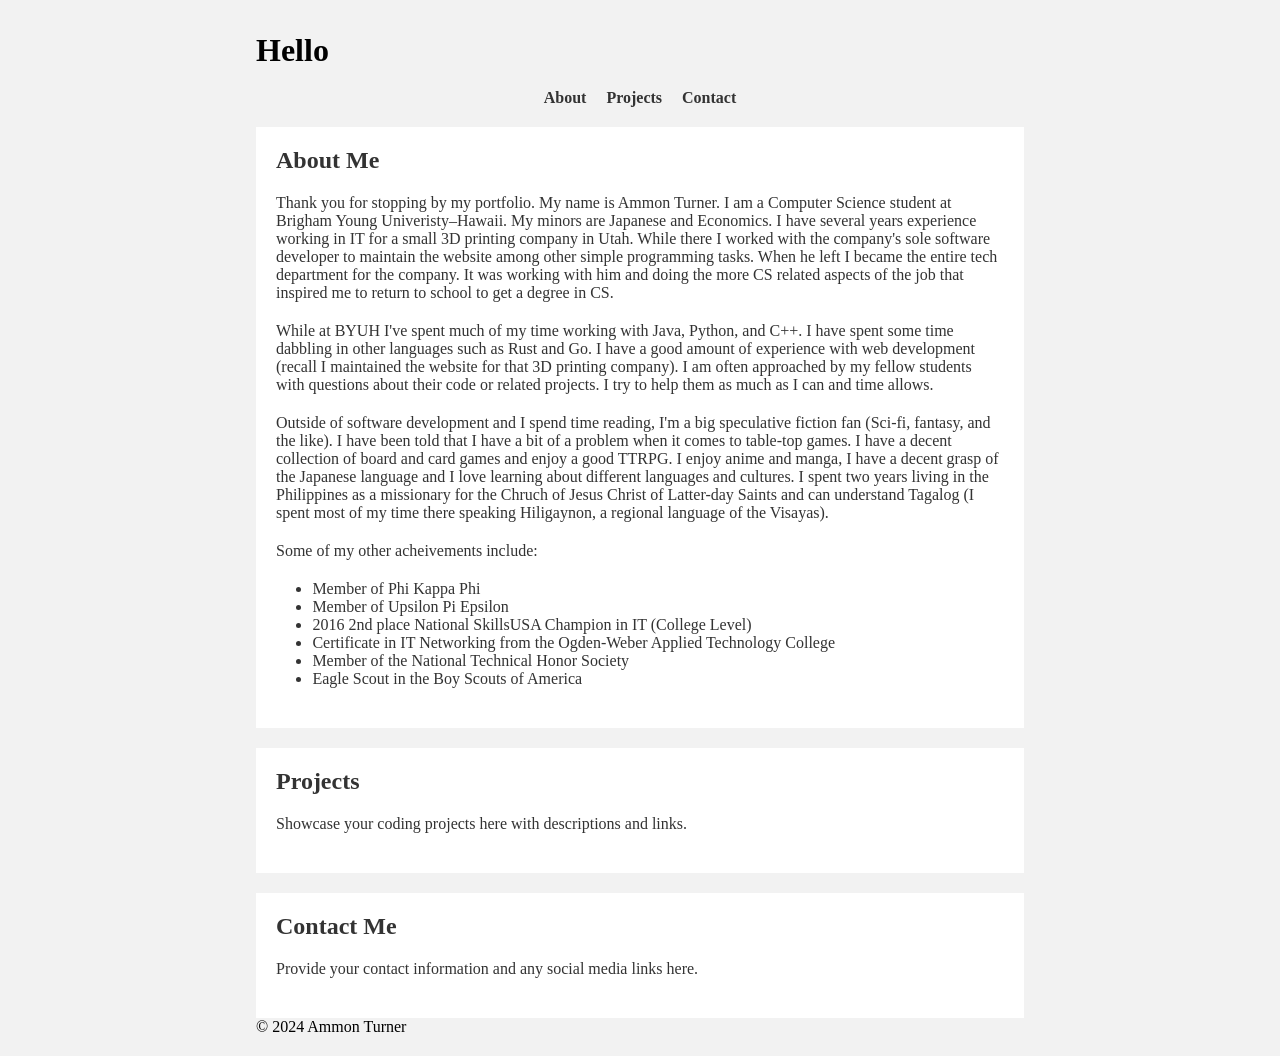
==== index.html @ 2e6a0b3c "Added basic files and filled in About Me section I've added the most basic files and filled in the a" ====
<!DOCTYPE html>
<html lang="en">
<head>
  <meta charset="UTF-8">
  <meta name="viewport" content="width=device-width, initial-scale=1.0">
  <title>Ammon Turner's Portfolio</title>
  <link rel="stylesheet" href="styles.css">
  <!--<link rel="script" href="script.js">-->
  <script>
    document.addEventListener('DOMContentLoaded', function() {
      let greetings = ['Hello', 'Kamusta', 'Bonjour', 'Aloha', 'こんにちは', '안녕하세요', 'Hola', '你好', 'Hallo', 'Ciao', 'Olá', 'Привет', 'Merhaba', 'مرحبا', 'नमस्ते', 'สวัสดี', 'Chào', '안녕하세요', 'Salut', 'Hallo', 'Hej', 'Hoi', 'Hei',];
      const greeting = document.getElementById('greeting');
    
      function randomGreeting() {
        const randomIndex = Math.floor(Math.random() * greetings.length);
        return greetings[randomIndex];
      }
    
      function changeGreeting() {
        greeting.textContent = randomGreeting();
      }
      
      setInterval(changeGreeting, 1500);
    
    });
  </script>
</head>
<body>
  <header>
    <h1 id="greeting">Hello</h1>
  </header>

  <nav>
    <ul>
      <li><a href="#about">About</a></li>
      <li><a href="#projects">Projects</a></li>
      <li><a href="#contact">Contact</a></li>
    </ul>
  </nav>

  <section id="about">
    <h2>About Me</h2>
    <p>Thank you for stopping by my portfolio. My name is Ammon Turner. I am a Computer Science student at Brigham Young Univeristy–Hawaii. My minors are Japanese and Economics. I have several years experience working in IT for a small 3D printing company in Utah. While there I worked with the company's sole software developer to maintain the website among other simple programming tasks. When he left I became the entire tech department for the company. It was working with him and doing the more CS related aspects of the job that inspired me to return to school to get a degree in CS.</p>
  <p>
    While at BYUH I've spent much of my time working with Java, Python, and C++. I have spent some time dabbling in other languages such as Rust and Go. I have a good amount of experience with web development (recall I maintained the website for that 3D printing company). I am often approached by my fellow students with questions about their code or related projects. I try to help them as much as I can and time allows.
  </p>
  <p>
    Outside of software development and I spend time reading, I'm a big speculative fiction fan (Sci-fi, fantasy, and the like). I have been told that I have a bit of a problem when it comes to table-top games. I have a decent collection of board and card games and enjoy a good TTRPG. I enjoy anime and manga, I have a decent grasp of the Japanese language and I love learning about different languages and cultures. I spent two years living in the Philippines as a missionary for the Chruch of Jesus Christ of Latter-day Saints and can understand Tagalog (I spent most of my time there speaking Hiligaynon, a regional language of the Visayas).
  </p>
  <p>
    Some of my other acheivements include:
    <ul id="achievements">
      <li>Member of Phi Kappa Phi</li>
      <li>Member of Upsilon Pi Epsilon</li>
      <li>2016 2nd place National SkillsUSA Champion in IT (College Level)</li>
      <li>Certificate in IT Networking from the Ogden-Weber Applied Technology College</li>
      <li>Member of the National Technical Honor Society</li>
      <li>Eagle Scout in the Boy Scouts of America</li>
    </ul>
  </p>
  </section>

  <section id="projects">
    <h2>Projects</h2>
    <p>Showcase your coding projects here with descriptions and links.</p>
  </section>

  <section id="contact">
    <h2>Contact Me</h2>
    <p>Provide your contact information and any social media links here.</p>
  </section>

  <footer>
    <p>&copy; 2024 Ammon Turner</p>
  </footer>
</body>
</html>
---- styles.css ----
/* Reset default styles */
* {
  margin: 0;
  padding: 0;
  box-sizing: border-box;
}

/* Set a background color */
body {
  background-color: #f2f2f2;
  padding: 2.5% 20% 0 20%;
}

/* Center the content */
.container {
  max-width: 960px;
  margin: 0 auto;
  padding: 20px;
}

/* Style the header */
.header {
  text-align: center;
  padding: 20px;
  background-color: #333;
  color: #fff;
}

/* Style the navigation menu */
nav {
  display: flex;
  flex-direction: row;
  justify-content: center;
  margin-top: 20px;
}

nav ul {
  display: flex;
  flex-direction: row;
}

nav li {
  list-style-type: none;
}

nav a {
  margin: 0 10px;
  color: #333;
  text-decoration: none;
  font-weight: bold;
}

nav a:hover {
  color: #666;
}

/* Style the main content section */
section {
  margin-top: 20px;
  padding: 20px;
  background-color: #fff;
  color: #333;
}

h2 {
  margin-bottom: 20px;

}

p {
  margin-bottom: 20px;
}

#achievements {
  padding-left: 5%;
}

/* Style the footer */
.footer {
  text-align: center;
  padding: 20px;
  background-color: #333;
  color: #fff;
}
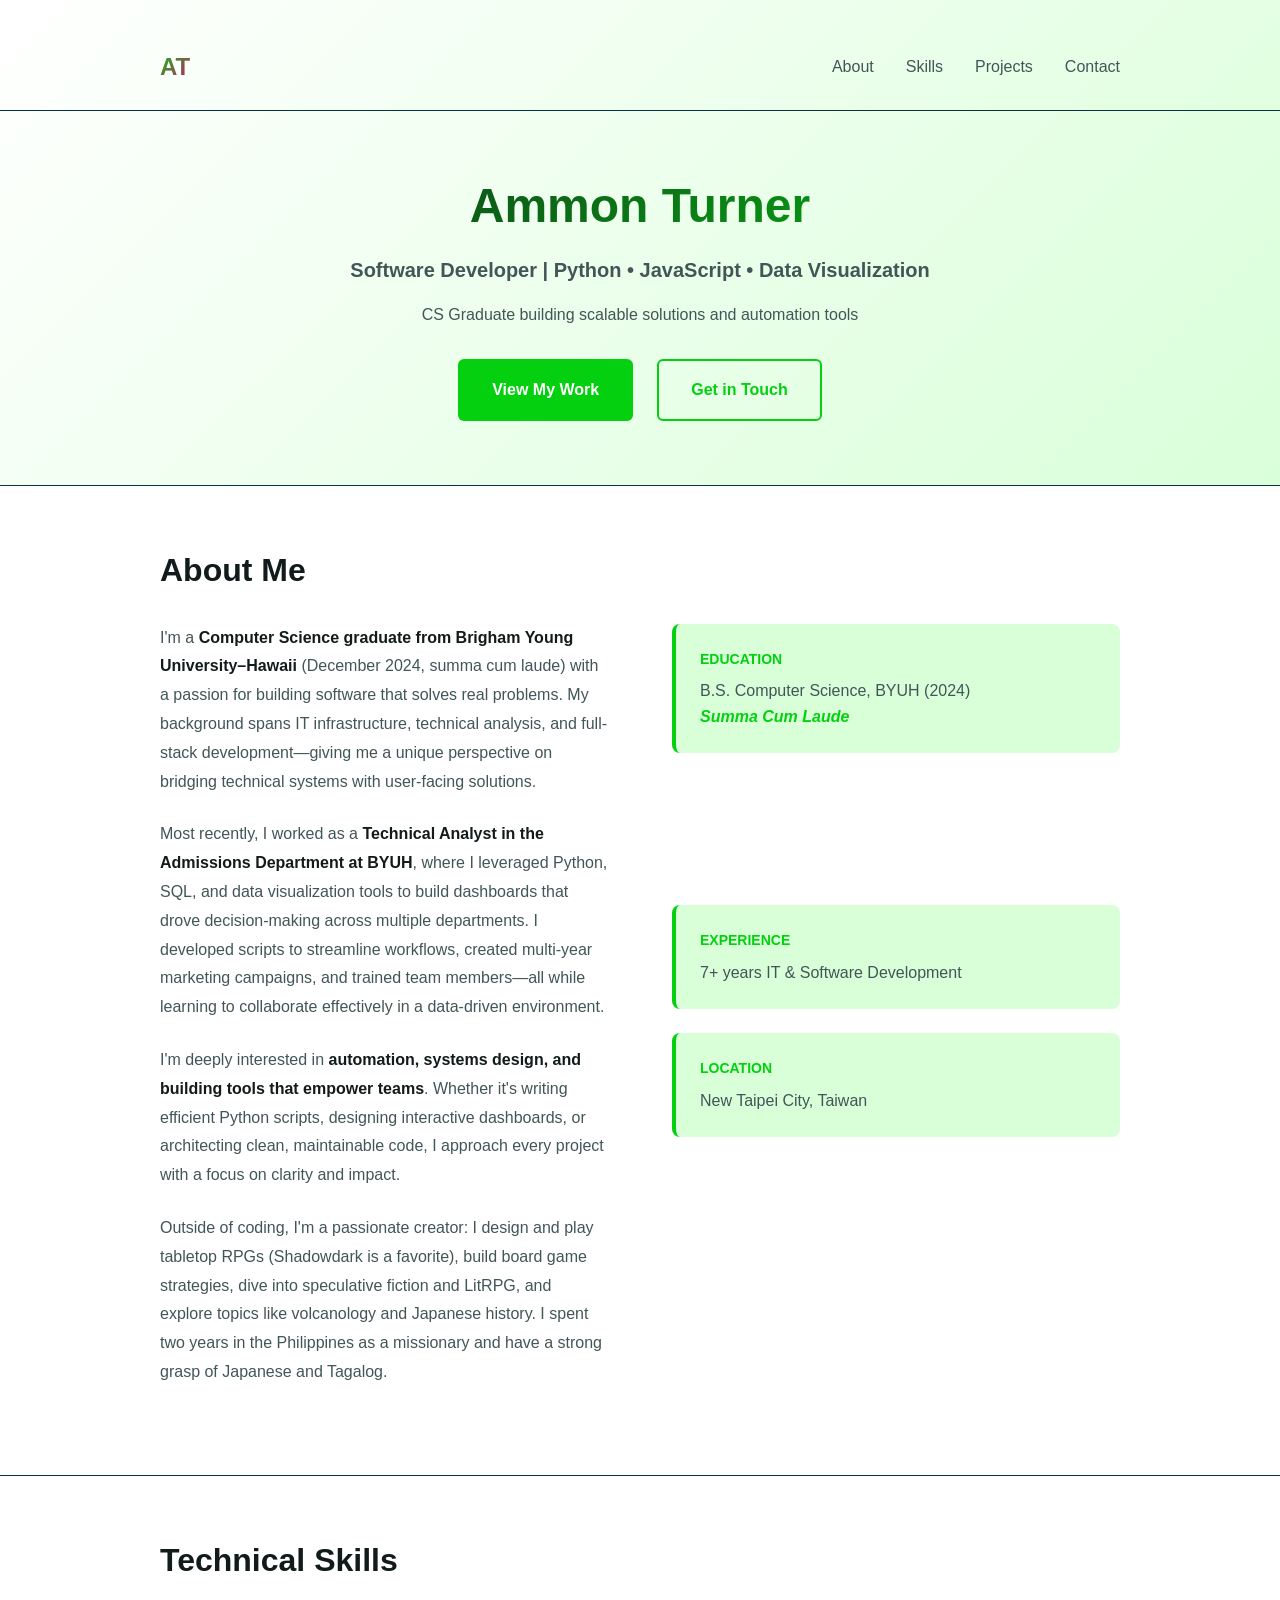
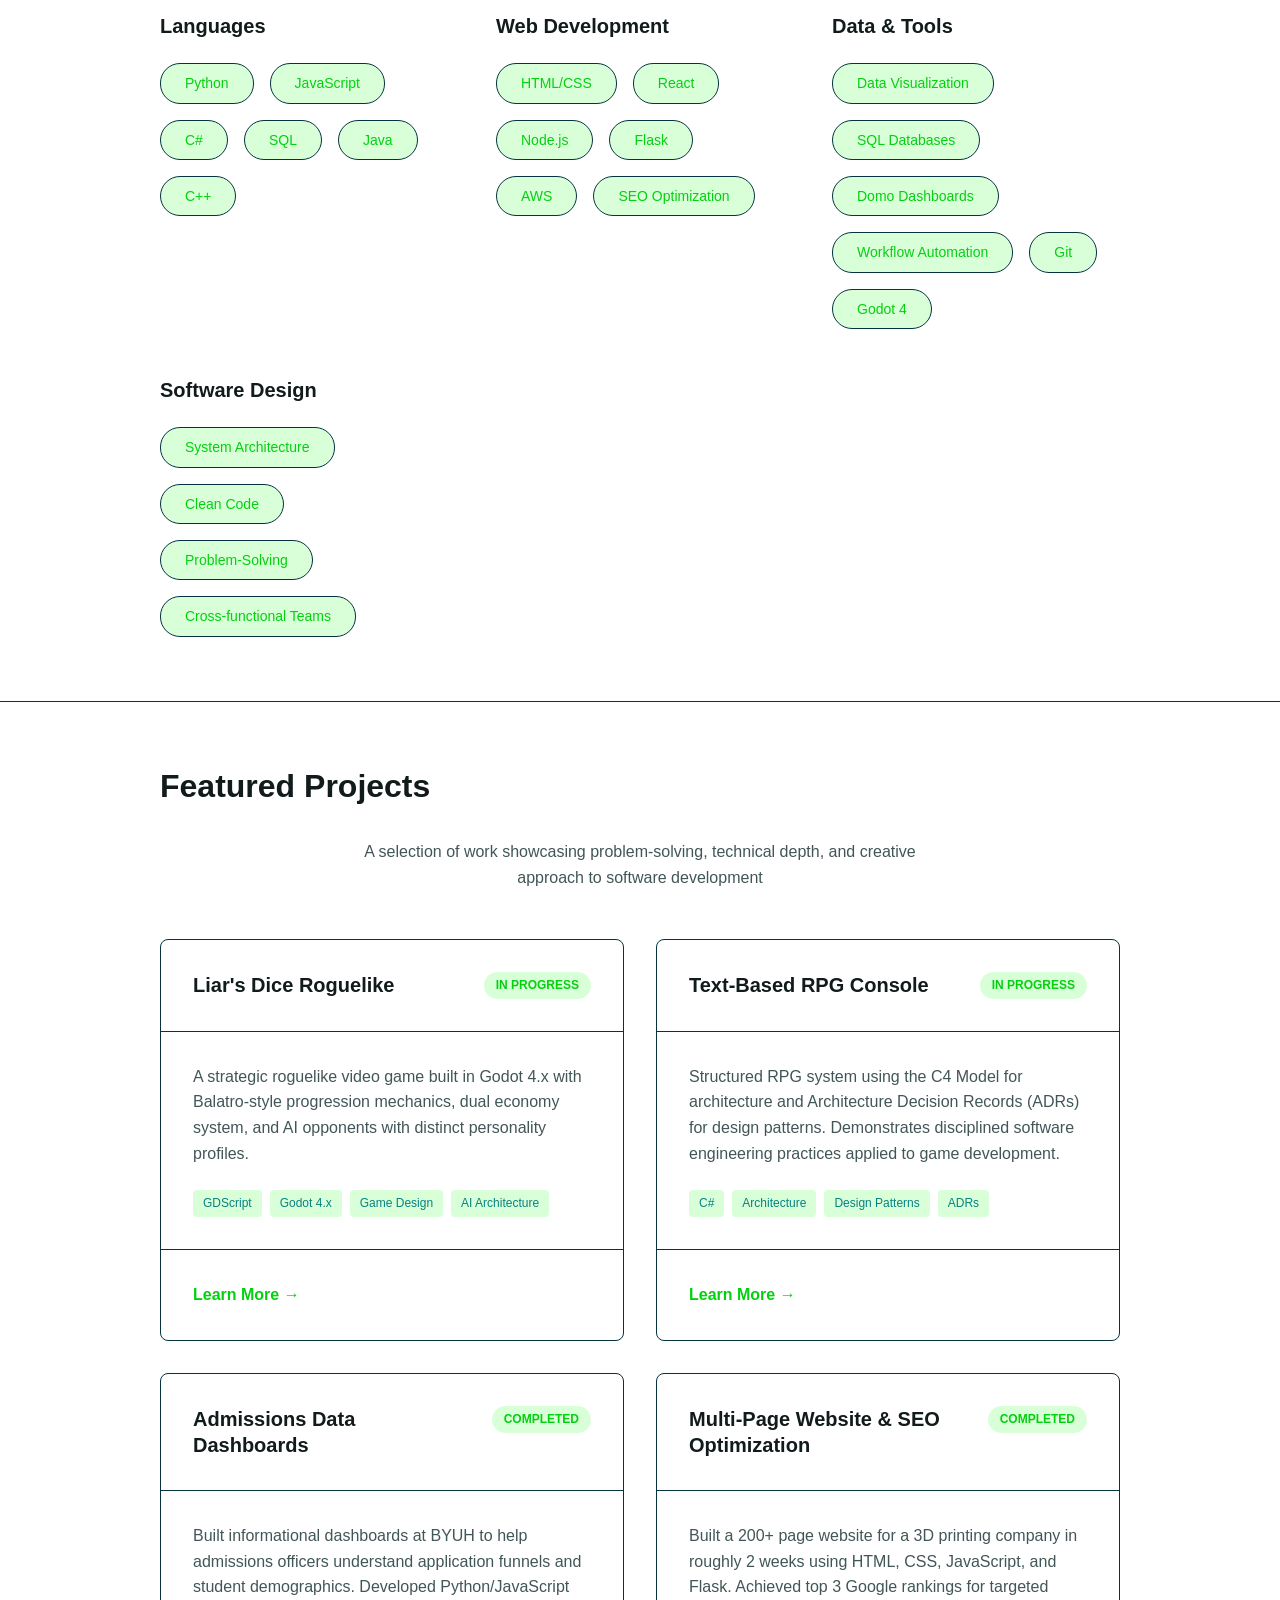
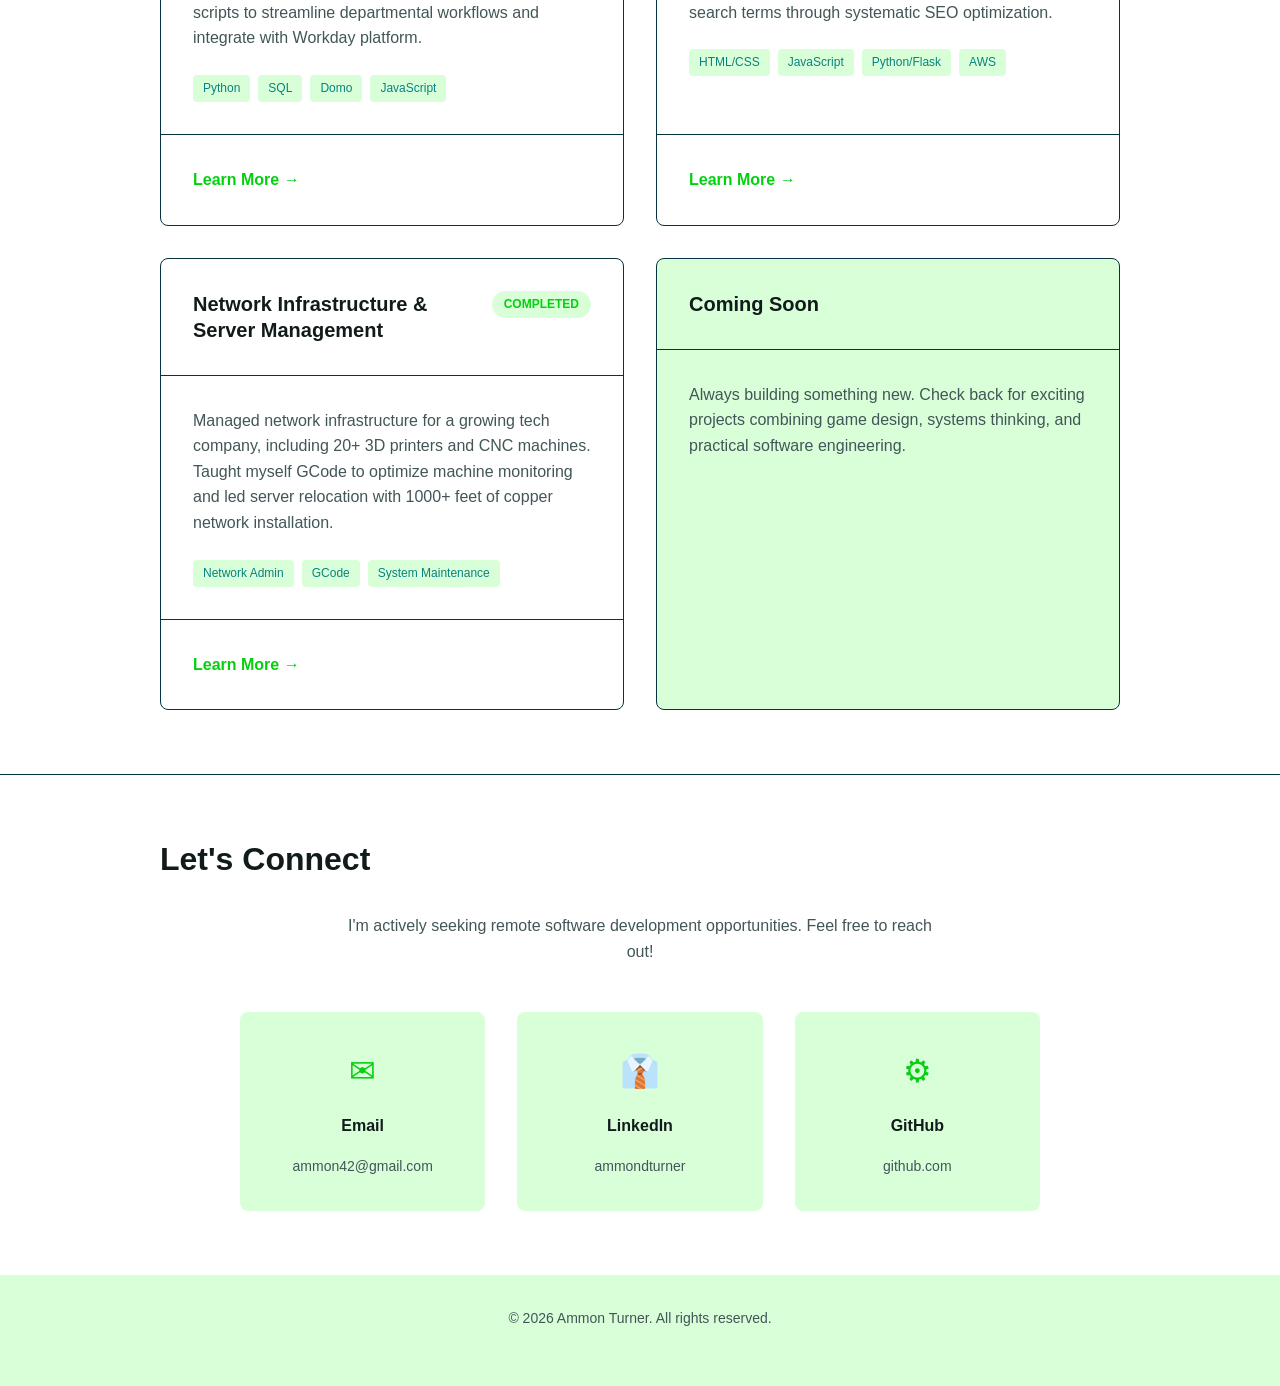
==== commit b4f59e2d: "feat: redesign portfolio with modern layout and current experience - Completely rebuild HTML structu" ====
--- a/index.html
+++ b/index.html
@@ -3,75 +3,267 @@
 <head>
   <meta charset="UTF-8">
   <meta name="viewport" content="width=device-width, initial-scale=1.0">
-  <title>Ammon Turner's Portfolio</title>
+  <title>Ammon Turner | Software Developer</title>
   <link rel="stylesheet" href="styles.css">
-  <!--<link rel="script" href="script.js">-->
-  <script>
-    document.addEventListener('DOMContentLoaded', function() {
-      let greetings = ['Hello', 'Kamusta', 'Bonjour', 'Aloha', 'こんにちは', '안녕하세요', 'Hola', '你好', 'Hallo', 'Ciao', 'Olá', 'Привет', 'Merhaba', 'مرحبا', 'नमस्ते', 'สวัสดี', 'Chào', '안녕하세요', 'Salut', 'Hallo', 'Hej', 'Hoi', 'Hei',];
-      const greeting = document.getElementById('greeting');
-    
-      function randomGreeting() {
-        const randomIndex = Math.floor(Math.random() * greetings.length);
-        return greetings[randomIndex];
-      }
-    
-      function changeGreeting() {
-        greeting.textContent = randomGreeting();
-      }
-      
-      setInterval(changeGreeting, 1500);
-    
-    });
-  </script>
 </head>
 <body>
-  <header>
-    <h1 id="greeting">Hello</h1>
+  <header class="header">
+    <nav class="navbar">
+      <div class="nav-container">
+        <div class="logo">AT</div>
+        <ul class="nav-menu">
+          <li><a href="#about" class="nav-link">About</a></li>
+          <li><a href="#skills" class="nav-link">Skills</a></li>
+          <li><a href="#projects" class="nav-link">Projects</a></li>
+          <li><a href="#contact" class="nav-link">Contact</a></li>
+        </ul>
+      </div>
+    </nav>
+
+    <section class="hero">
+      <h1>Ammon Turner</h1>
+      <p class="hero-subtitle">Software Developer | Python • JavaScript • Data Visualization</p>
+      <p class="hero-description">CS Graduate building scalable solutions and automation tools</p>
+      <div class="hero-cta">
+        <a href="#projects" class="btn btn-primary">View My Work</a>
+        <a href="#contact" class="btn btn-secondary">Get in Touch</a>
+      </div>
+    </section>
   </header>
 
-  <nav>
-    <ul>
-      <li><a href="#about">About</a></li>
-      <li><a href="#projects">Projects</a></li>
-      <li><a href="#contact">Contact</a></li>
-    </ul>
-  </nav>
-
-  <section id="about">
-    <h2>About Me</h2>
-    <p>Thank you for stopping by my portfolio. My name is Ammon Turner. I am a Computer Science student at Brigham Young Univeristy–Hawaii. My minors are Japanese and Economics. I have several years experience working in IT for a small 3D printing company in Utah. While there I worked with the company's sole software developer to maintain the website among other simple programming tasks. When he left I became the entire tech department for the company. It was working with him and doing the more CS related aspects of the job that inspired me to return to school to get a degree in CS.</p>
-  <p>
-    While at BYUH I've spent much of my time working with Java, Python, and C++. I have spent some time dabbling in other languages such as Rust and Go. I have a good amount of experience with web development (recall I maintained the website for that 3D printing company). I am often approached by my fellow students with questions about their code or related projects. I try to help them as much as I can and time allows.
-  </p>
-  <p>
-    Outside of software development and I spend time reading, I'm a big speculative fiction fan (Sci-fi, fantasy, and the like). I have been told that I have a bit of a problem when it comes to table-top games. I have a decent collection of board and card games and enjoy a good TTRPG. I enjoy anime and manga, I have a decent grasp of the Japanese language and I love learning about different languages and cultures. I spent two years living in the Philippines as a missionary for the Chruch of Jesus Christ of Latter-day Saints and can understand Tagalog (I spent most of my time there speaking Hiligaynon, a regional language of the Visayas).
-  </p>
-  <p>
-    Some of my other acheivements include:
-    <ul id="achievements">
-      <li>Member of Phi Kappa Phi</li>
-      <li>Member of Upsilon Pi Epsilon</li>
-      <li>2016 2nd place National SkillsUSA Champion in IT (College Level)</li>
-      <li>Certificate in IT Networking from the Ogden-Weber Applied Technology College</li>
-      <li>Member of the National Technical Honor Society</li>
-      <li>Eagle Scout in the Boy Scouts of America</li>
-    </ul>
-  </p>
-  </section>
-
-  <section id="projects">
-    <h2>Projects</h2>
-    <p>Showcase your coding projects here with descriptions and links.</p>
-  </section>
-
-  <section id="contact">
-    <h2>Contact Me</h2>
-    <p>Provide your contact information and any social media links here.</p>
-  </section>
+  <main>
+    <section id="about" class="section about-section">
+      <div class="container">
+        <h2>About Me</h2>
+        <div class="about-content">
+          <div class="about-text">
+            <p>
+              I'm a <strong>Computer Science graduate from Brigham Young University–Hawaii</strong> (December 2024, summa cum laude) with a passion for building software that solves real problems. My background spans IT infrastructure, technical analysis, and full-stack development—giving me a unique perspective on bridging technical systems with user-facing solutions.
+            </p>
+            <p>
+              Most recently, I worked as a <strong>Technical Analyst in the Admissions Department at BYUH</strong>, where I leveraged Python, SQL, and data visualization tools to build dashboards that drove decision-making across multiple departments. I developed scripts to streamline workflows, created multi-year marketing campaigns, and trained team members—all while learning to collaborate effectively in a data-driven environment.
+            </p>
+            <p>
+              I'm deeply interested in <strong>automation, systems design, and building tools that empower teams</strong>. Whether it's writing efficient Python scripts, designing interactive dashboards, or architecting clean, maintainable code, I approach every project with a focus on clarity and impact.
+            </p>
+            <p>
+              Outside of coding, I'm a passionate creator: I design and play tabletop RPGs (Shadowdark is a favorite), build board game strategies, dive into speculative fiction and LitRPG, and explore topics like volcanology and Japanese history. I spent two years in the Philippines as a missionary and have a strong grasp of Japanese and Tagalog.
+            </p>
+          </div>
+          <div class="about-highlights">
+            <div class="highlight">
+              <span class="highlight-label">Education</span>
+              <p>B.S. Computer Science, BYUH (2024)<br><em>Summa Cum Laude</em></p>
+            </div>
+            <div class="highlight">
+              <span class="highlight-label">Honors</span>
+              <p>Phi Kappa Phi • Upsilon Pi Epsilon • NTHS</p>
+            </div>
+            <div class="highlight">
+              <span class="highlight-label">Experience</span>
+              <p>7+ years IT & Software Development</p>
+            </div>
+            <div class="highlight">
+              <span class="highlight-label">Location</span>
+              <p>New Taipei City, Taiwan</p>
+            </div>
+          </div>
+        </div>
+      </div>
+    </section>
+
+    <section id="skills" class="section skills-section">
+      <div class="container">
+        <h2>Technical Skills</h2>
+        <div class="skills-grid">
+          <div class="skill-category">
+            <h3>Languages</h3>
+            <div class="skill-tags">
+              <span class="skill-tag">Python</span>
+              <span class="skill-tag">JavaScript</span>
+              <span class="skill-tag">C#</span>
+              <span class="skill-tag">SQL</span>
+              <span class="skill-tag">Java</span>
+              <span class="skill-tag">C++</span>
+            </div>
+          </div>
+          <div class="skill-category">
+            <h3>Web Development</h3>
+            <div class="skill-tags">
+              <span class="skill-tag">HTML/CSS</span>
+              <span class="skill-tag">React</span>
+              <span class="skill-tag">Node.js</span>
+              <span class="skill-tag">Flask</span>
+              <span class="skill-tag">AWS</span>
+              <span class="skill-tag">SEO Optimization</span>
+            </div>
+          </div>
+          <div class="skill-category">
+            <h3>Data & Tools</h3>
+            <div class="skill-tags">
+              <span class="skill-tag">Data Visualization</span>
+              <span class="skill-tag">SQL Databases</span>
+              <span class="skill-tag">Domo Dashboards</span>
+              <span class="skill-tag">Workflow Automation</span>
+              <span class="skill-tag">Git</span>
+              <span class="skill-tag">Godot 4</span>
+            </div>
+          </div>
+          <div class="skill-category">
+            <h3>Software Design</h3>
+            <div class="skill-tags">
+              <span class="skill-tag">System Architecture</span>
+              <span class="skill-tag">Clean Code</span>
+              <span class="skill-tag">Problem-Solving</span>
+              <span class="skill-tag">Cross-functional Teams</span>
+            </div>
+          </div>
+        </div>
+      </div>
+    </section>
+
+    <section id="projects" class="section projects-section">
+      <div class="container">
+        <h2>Featured Projects</h2>
+        <p class="section-subtitle">A selection of work showcasing problem-solving, technical depth, and creative approach to software development</p>
+        
+        <div class="projects-grid">
+          <article class="project-card">
+            <div class="project-header">
+              <h3>Liar's Dice Roguelike</h3>
+              <span class="project-status">In Progress</span>
+            </div>
+            <div class="project-body">
+              <p>A strategic roguelike video game built in Godot 4.x with Balatro-style progression mechanics, dual economy system, and AI opponents with distinct personality profiles.</p>
+              <div class="project-tech">
+                <span class="tech">GDScript</span>
+                <span class="tech">Godot 4.x</span>
+                <span class="tech">Game Design</span>
+                <span class="tech">AI Architecture</span>
+              </div>
+            </div>
+            <div class="project-footer">
+              <a href="#" class="project-link">Learn More →</a>
+            </div>
+          </article>
+
+          <article class="project-card">
+            <div class="project-header">
+              <h3>Text-Based RPG Console</h3>
+              <span class="project-status">In Progress</span>
+            </div>
+            <div class="project-body">
+              <p>Structured RPG system using the C4 Model for architecture and Architecture Decision Records (ADRs) for design patterns. Demonstrates disciplined software engineering practices applied to game development.</p>
+              <div class="project-tech">
+                <span class="tech">C#</span>
+                <span class="tech">Architecture</span>
+                <span class="tech">Design Patterns</span>
+                <span class="tech">ADRs</span>
+              </div>
+            </div>
+            <div class="project-footer">
+              <a href="#" class="project-link">Learn More →</a>
+            </div>
+          </article>
+
+          <article class="project-card">
+            <div class="project-header">
+              <h3>Admissions Data Dashboards</h3>
+              <span class="project-status">Completed</span>
+            </div>
+            <div class="project-body">
+              <p>Built informational dashboards at BYUH to help admissions officers understand application funnels and student demographics. Developed Python/JavaScript scripts to streamline departmental workflows and integrate with Workday platform.</p>
+              <div class="project-tech">
+                <span class="tech">Python</span>
+                <span class="tech">SQL</span>
+                <span class="tech">Domo</span>
+                <span class="tech">JavaScript</span>
+              </div>
+            </div>
+            <div class="project-footer">
+              <a href="#" class="project-link">Learn More →</a>
+            </div>
+          </article>
+
+          <article class="project-card">
+            <div class="project-header">
+              <h3>Multi-Page Website & SEO Optimization</h3>
+              <span class="project-status">Completed</span>
+            </div>
+            <div class="project-body">
+              <p>Built a 200+ page website for a 3D printing company in roughly 2 weeks using HTML, CSS, JavaScript, and Flask. Achieved top 3 Google rankings for targeted search terms through systematic SEO optimization.</p>
+              <div class="project-tech">
+                <span class="tech">HTML/CSS</span>
+                <span class="tech">JavaScript</span>
+                <span class="tech">Python/Flask</span>
+                <span class="tech">AWS</span>
+              </div>
+            </div>
+            <div class="project-footer">
+              <a href="#" class="project-link">Learn More →</a>
+            </div>
+          </article>
+
+          <article class="project-card">
+            <div class="project-header">
+              <h3>Network Infrastructure & Server Management</h3>
+              <span class="project-status">Completed</span>
+            </div>
+            <div class="project-body">
+              <p>Managed network infrastructure for a growing tech company, including 20+ 3D printers and CNC machines. Taught myself GCode to optimize machine monitoring and led server relocation with 1000+ feet of copper network installation.</p>
+              <div class="project-tech">
+                <span class="tech">Network Admin</span>
+                <span class="tech">GCode</span>
+                <span class="tech">System Maintenance</span>
+              </div>
+            </div>
+            <div class="project-footer">
+              <a href="#" class="project-link">Learn More →</a>
+            </div>
+          </article>
+
+          <article class="project-card placeholder">
+            <div class="project-header">
+              <h3>Coming Soon</h3>
+            </div>
+            <div class="project-body">
+              <p>Always building something new. Check back for exciting projects combining game design, systems thinking, and practical software engineering.</p>
+            </div>
+          </article>
+        </div>
+      </div>
+    </section>
+
+    <section id="contact" class="section contact-section">
+      <div class="container">
+        <h2>Let's Connect</h2>
+        <p class="section-subtitle">I'm actively seeking remote software development opportunities. Feel free to reach out!</p>
+        
+        <div class="contact-methods">
+          <a href="mailto:ammon42@gmail.com" class="contact-card">
+            <span class="contact-icon">✉</span>
+            <span class="contact-text">Email</span>
+            <span class="contact-detail">ammon42@gmail.com</span>
+          </a>
+          <a href="https://www.linkedin.com/in/ammondturner" class="contact-card" target="_blank">
+            <span class="contact-icon">👔</span>
+            <span class="contact-text">LinkedIn</span>
+            <span class="contact-detail">ammondturner</span>
+          </a>
+          <a href="https://github.com" class="contact-card" target="_blank">
+            <span class="contact-icon">⚙</span>
+            <span class="contact-text">GitHub</span>
+            <span class="contact-detail">github.com</span>
+          </a>
+        </div>
+      </div>
+    </section>
+  </main>
 
   <footer>
-    <p>&copy; 2024 Ammon Turner</p>
+    <p>&copy; 2026 Ammon Turner. All rights reserved.</p>
   </footer>
+
+  <script src="script.js"></script>
 </body>
 </html>
--- a/styles.css
+++ b/styles.css
@@ -1,84 +1,576 @@
-/* Reset default styles */
+/* CSS Variables for consistent theming */
+:root {
+  --primary-color: #04d010;
+  --primary-dark: #008000;
+  --secondary-color: #088280;
+  --background-light: #d9ffd9;
+  --background-white: #ffffff;
+  --text-dark: #121b1b;
+  --text-light: #425657;
+  --border-color: #063340;
+  --accent-color: #D50476;
+  
+  --spacing-xs: 0.5rem;
+  --spacing-sm: 1rem;
+  --spacing-md: 1.5rem;
+  --spacing-lg: 2rem;
+  --spacing-xl: 3rem;
+  --spacing-2xl: 4rem;
+  
+  --shadow-sm: 0 1px 2px 0 rgb(0 0 0 / 0.05);
+  --shadow-md: 0 4px 6px -1px rgb(0 0 0 / 0.1);
+  --shadow-lg: 0 10px 15px -3px rgb(0 0 0 / 0.1);
+  
+  --transition: all 0.3s ease;
+}
+
+/* Reset & Base Styles */
 * {
   margin: 0;
   padding: 0;
   box-sizing: border-box;
 }
 
-/* Set a background color */
+html {
+  scroll-behavior: smooth;
+}
+
 body {
-  background-color: #f2f2f2;
-  padding: 2.5% 20% 0 20%;
-}
-
-/* Center the content */
+  font-family: -apple-system, BlinkMacSystemFont, 'Segoe UI', Roboto, 'Helvetica Neue', Arial, sans-serif;
+  color: var(--text-dark);
+  background-color: var(--background-white);
+  line-height: 1.6;
+}
+
 .container {
-  max-width: 960px;
+  max-width: 1024px;
   margin: 0 auto;
-  padding: 20px;
-}
-
-/* Style the header */
+  padding: 0 var(--spacing-lg);
+}
+
+/* Typography */
+h1, h2, h3, h4, h5, h6 {
+  line-height: 1.3;
+  font-weight: 600;
+}
+
+h1 {
+  font-size: 3rem;
+  margin-bottom: var(--spacing-md);
+}
+
+h2 {
+  font-size: 2rem;
+  margin-bottom: var(--spacing-lg);
+  color: var(--text-dark);
+}
+
+h3 {
+  font-size: 1.25rem;
+  color: var(--text-dark);
+}
+
+p {
+  color: var(--text-light);
+  margin-bottom: var(--spacing-md);
+}
+
+a {
+  color: var(--primary-color);
+  text-decoration: none;
+  transition: var(--transition);
+}
+
+a:hover {
+  color: var(--primary-dark);
+}
+
+/* Header & Navigation */
 .header {
+  background: linear-gradient(135deg, var(--background-white) 0%, var(--background-light) 100%);
+  border-bottom: 1px solid var(--border-color);
+  padding-top: var(--spacing-md);
+}
+
+.navbar {
+  padding: var(--spacing-md) 0;
+  border-bottom: 1px solid var(--border-color);
+}
+
+.nav-container {
+  max-width: 1024px;
+  margin: 0 auto;
+  padding: 0 var(--spacing-lg);
+  display: flex;
+  justify-content: space-between;
+  align-items: center;
+}
+
+.logo {
+  font-size: 1.5rem;
+  font-weight: 700;
+  color: var(--primary-color);
+  background: linear-gradient(135deg, var(--primary-color), var(--accent-color));
+  -webkit-background-clip: text;
+  -webkit-text-fill-color: transparent;
+  background-clip: text;
+}
+
+.nav-menu {
+  display: flex;
+  list-style: none;
+  gap: var(--spacing-lg);
+}
+
+.nav-link {
+  color: var(--text-light);
+  font-weight: 500;
+  position: relative;
+  transition: var(--transition);
+}
+
+.nav-link:hover {
+  color: var(--primary-color);
+}
+
+.nav-link::after {
+  content: '';
+  position: absolute;
+  bottom: -4px;
+  left: 0;
+  width: 0;
+  height: 2px;
+  background-color: var(--primary-color);
+  transition: var(--transition);
+}
+
+.nav-link:hover::after {
+  width: 100%;
+}
+
+/* Hero Section */
+.hero {
   text-align: center;
-  padding: 20px;
-  background-color: #333;
-  color: #fff;
-}
-
-/* Style the navigation menu */
-nav {
-  display: flex;
-  flex-direction: row;
+  padding: var(--spacing-2xl) var(--spacing-lg);
+}
+
+.hero h1 {
+  background: linear-gradient(135deg, var(--text-dark), var(--primary-color));
+  -webkit-background-clip: text;
+  -webkit-text-fill-color: transparent;
+  background-clip: text;
+  margin-bottom: var(--spacing-sm);
+}
+
+.hero-subtitle {
+  font-size: 1.25rem;
+  font-weight: 600;
+  color: var(--text-light);
+  margin-bottom: var(--spacing-sm);
+}
+
+.hero-description {
+  font-size: 1rem;
+  color: var(--text-light);
+  margin-bottom: var(--spacing-lg);
+  max-width: 600px;
+  margin-left: auto;
+  margin-right: auto;
+}
+
+.hero-cta {
+  display: flex;
+  gap: var(--spacing-md);
   justify-content: center;
-  margin-top: 20px;
-}
-
-nav ul {
-  display: flex;
-  flex-direction: row;
-}
-
-nav li {
-  list-style-type: none;
-}
-
-nav a {
-  margin: 0 10px;
-  color: #333;
-  text-decoration: none;
-  font-weight: bold;
-}
-
-nav a:hover {
-  color: #666;
-}
-
-/* Style the main content section */
-section {
-  margin-top: 20px;
-  padding: 20px;
-  background-color: #fff;
-  color: #333;
-}
-
-h2 {
-  margin-bottom: 20px;
-
-}
-
-p {
-  margin-bottom: 20px;
-}
-
-#achievements {
-  padding-left: 5%;
-}
-
-/* Style the footer */
-.footer {
+  flex-wrap: wrap;
+}
+
+/* Buttons */
+.btn {
+  padding: var(--spacing-sm) var(--spacing-lg);
+  border-radius: 6px;
+  font-weight: 600;
+  transition: var(--transition);
+  display: inline-block;
+  border: 2px solid transparent;
+  cursor: pointer;
+}
+
+.btn-primary {
+  background-color: var(--primary-color);
+  color: white;
+}
+
+.btn-primary:hover {
+  background-color: var(--primary-dark);
+  transform: translateY(-2px);
+  box-shadow: var(--shadow-lg);
+}
+
+.btn-secondary {
+  background-color: transparent;
+  color: var(--primary-color);
+  border: 2px solid var(--primary-color);
+}
+
+.btn-secondary:hover {
+  background-color: var(--primary-color);
+  color: white;
+  transform: translateY(-2px);
+}
+
+/* Sections */
+.section {
+  padding: var(--spacing-2xl) 0;
+  border-bottom: 1px solid var(--border-color);
+}
+
+.section:last-child {
+  border-bottom: none;
+}
+
+.section-subtitle {
   text-align: center;
-  padding: 20px;
-  background-color: #333;
-  color: #fff;
+  max-width: 600px;
+  margin-left: auto;
+  margin-right: auto;
+  margin-bottom: var(--spacing-xl);
+  color: var(--text-light);
+}
+
+/* About Section */
+.about-content {
+  display: grid;
+  grid-template-columns: 1fr 1fr;
+  gap: var(--spacing-2xl);
+  align-items: start;
+}
+
+.about-text p {
+  margin-bottom: var(--spacing-md);
+  line-height: 1.8;
+}
+
+.about-text strong {
+  color: var(--text-dark);
+  font-weight: 600;
+}
+
+.about-highlights {
+  display: grid;
+  grid-template-columns: 1fr;
+  gap: var(--spacing-md);
+}
+
+.highlight {
+  background-color: var(--background-light);
+  padding: var(--spacing-md);
+  border-radius: 8px;
+  border-left: 4px solid var(--primary-color);
+}
+
+.highlight-label {
+  display: block;
+  font-weight: 600;
+  font-size: 0.875rem;
+  text-transform: uppercase;
+  color: var(--primary-color);
+  margin-bottom: var(--spacing-xs);
+}
+
+.highlight p {
+  margin: 0;
+  line-height: 1.6;
+}
+
+.highlight em {
+  color: var(--primary-color);
+  font-weight: 600;
+}
+
+/* Skills Section */
+.skills-grid {
+  display: grid;
+  grid-template-columns: repeat(auto-fit, minmax(250px, 1fr));
+  gap: var(--spacing-xl);
+}
+
+.skill-category h3 {
+  margin-bottom: var(--spacing-md);
+  color: var(--text-dark);
+}
+
+.skill-tags {
+  display: flex;
+  flex-wrap: wrap;
+  gap: var(--spacing-sm);
+}
+
+.skill-tag {
+  display: inline-block;
+  background-color: var(--background-light);
+  color: var(--primary-color);
+  padding: var(--spacing-xs) var(--spacing-md);
+  border-radius: 20px;
+  font-size: 0.875rem;
+  font-weight: 500;
+  border: 1px solid var(--border-color);
+  transition: var(--transition);
+}
+
+.skill-tag:hover {
+  background-color: var(--primary-color);
+  color: white;
+  border-color: var(--primary-color);
+}
+
+/* Projects Section */
+.projects-grid {
+  display: grid;
+  grid-template-columns: repeat(auto-fill, minmax(320px, 1fr));
+  gap: var(--spacing-lg);
+}
+
+.project-card {
+  background-color: var(--background-white);
+  border: 1px solid var(--border-color);
+  border-radius: 8px;
+  overflow: hidden;
+  transition: var(--transition);
+  display: flex;
+  flex-direction: column;
+  height: 100%;
+}
+
+.project-card:hover {
+  box-shadow: var(--shadow-lg);
+  transform: translateY(-4px);
+  border-color: var(--primary-color);
+}
+
+.project-card.placeholder {
+  background-color: var(--background-light);
+  opacity: 0.7;
+}
+
+.project-header {
+  padding: var(--spacing-lg);
+  border-bottom: 1px solid var(--border-color);
+  display: flex;
+  justify-content: space-between;
+  align-items: start;
+  gap: var(--spacing-md);
+}
+
+.project-header h3 {
+  flex: 1;
+  margin: 0;
+}
+
+.project-status {
+  display: inline-block;
+  font-size: 0.75rem;
+  font-weight: 600;
+  text-transform: uppercase;
+  padding: 4px 12px;
+  border-radius: 20px;
+  background-color: var(--background-light);
+  color: var(--primary-color);
+  white-space: nowrap;
+}
+
+.project-body {
+  padding: var(--spacing-lg);
+  flex: 1;
+}
+
+.project-body p {
+  margin-bottom: var(--spacing-md);
+}
+
+.project-tech {
+  display: flex;
+  flex-wrap: wrap;
+  gap: var(--spacing-xs);
+}
+
+.tech {
+  display: inline-block;
+  background-color: var(--background-light);
+  color: var(--secondary-color);
+  padding: 4px 10px;
+  border-radius: 4px;
+  font-size: 0.75rem;
+  font-weight: 500;
+}
+
+.project-footer {
+  padding: var(--spacing-lg);
+  border-top: 1px solid var(--border-color);
+}
+
+.project-link {
+  color: var(--primary-color);
+  font-weight: 600;
+  display: flex;
+  align-items: center;
+  gap: 4px;
+  transition: var(--transition);
+}
+
+.project-link:hover {
+  gap: 8px;
+}
+
+/* Contact Section */
+.contact-methods {
+  display: grid;
+  grid-template-columns: repeat(auto-fit, minmax(200px, 1fr));
+  gap: var(--spacing-lg);
+  max-width: 800px;
+  margin: 0 auto;
+}
+
+.contact-card {
+  background-color: var(--background-light);
+  padding: var(--spacing-lg);
+  border-radius: 8px;
+  text-align: center;
+  transition: var(--transition);
+  border: 2px solid transparent;
+  display: flex;
+  flex-direction: column;
+  align-items: center;
+  gap: var(--spacing-sm);
+}
+
+.contact-card:hover {
+  border-color: var(--primary-color);
+  background-color: var(--background-white);
+  box-shadow: var(--shadow-md);
+  transform: translateY(-2px);
+}
+
+.contact-icon {
+  font-size: 2rem;
+  display: block;
+}
+
+.contact-text {
+  font-weight: 600;
+  color: var(--text-dark);
+  display: block;
+}
+
+.contact-detail {
+  color: var(--text-light);
+  font-size: 0.875rem;
+  display: block;
+}
+
+/* Footer */
+footer {
+  background-color: var(--background-light);
+  padding: var(--spacing-lg);
+  text-align: center;
+  color: var(--text-light);
+  font-size: 0.875rem;
+}
+
+/* Responsive Design */
+@media (max-width: 768px) {
+  :root {
+    --spacing-2xl: 2.5rem;
+  }
+
+  h1 {
+    font-size: 2rem;
+  }
+
+  h2 {
+    font-size: 1.5rem;
+  }
+
+  .hero-cta {
+    flex-direction: column;
+    align-items: center;
+  }
+
+  .btn {
+    width: 100%;
+    text-align: center;
+  }
+
+  .nav-menu {
+    gap: var(--spacing-md);
+    font-size: 0.9rem;
+  }
+
+  .about-content {
+    grid-template-columns: 1fr;
+    gap: var(--spacing-lg);
+  }
+
+  .about-highlights {
+    grid-template-columns: repeat(2, 1fr);
+  }
+
+  .skills-grid {
+    grid-template-columns: 1fr;
+  }
+
+  .projects-grid {
+    grid-template-columns: 1fr;
+  }
+
+  .contact-methods {
+    grid-template-columns: 1fr;
+  }
+
+  .project-header {
+    flex-direction: column;
+  }
+
+  .project-status {
+    align-self: flex-start;
+  }
+}
+
+@media (max-width: 480px) {
+  .container {
+    padding: 0 var(--spacing-sm);
+  }
+
+  .nav-container {
+    padding: 0 var(--spacing-sm);
+  }
+
+  h1 {
+    font-size: 1.5rem;
+  }
+
+  h2 {
+    font-size: 1.25rem;
+  }
+
+  .hero {
+    padding: var(--spacing-xl) var(--spacing-sm);
+  }
+
+  .section {
+    padding: var(--spacing-lg) 0;
+  }
+
+  .nav-menu {
+    flex-direction: column;
+    gap: var(--spacing-sm);
+  }
+
+  .hero-subtitle {
+    font-size: 1rem;
+  }
+
+  .about-highlights {
+    grid-template-columns: 1fr;
+  }
 }
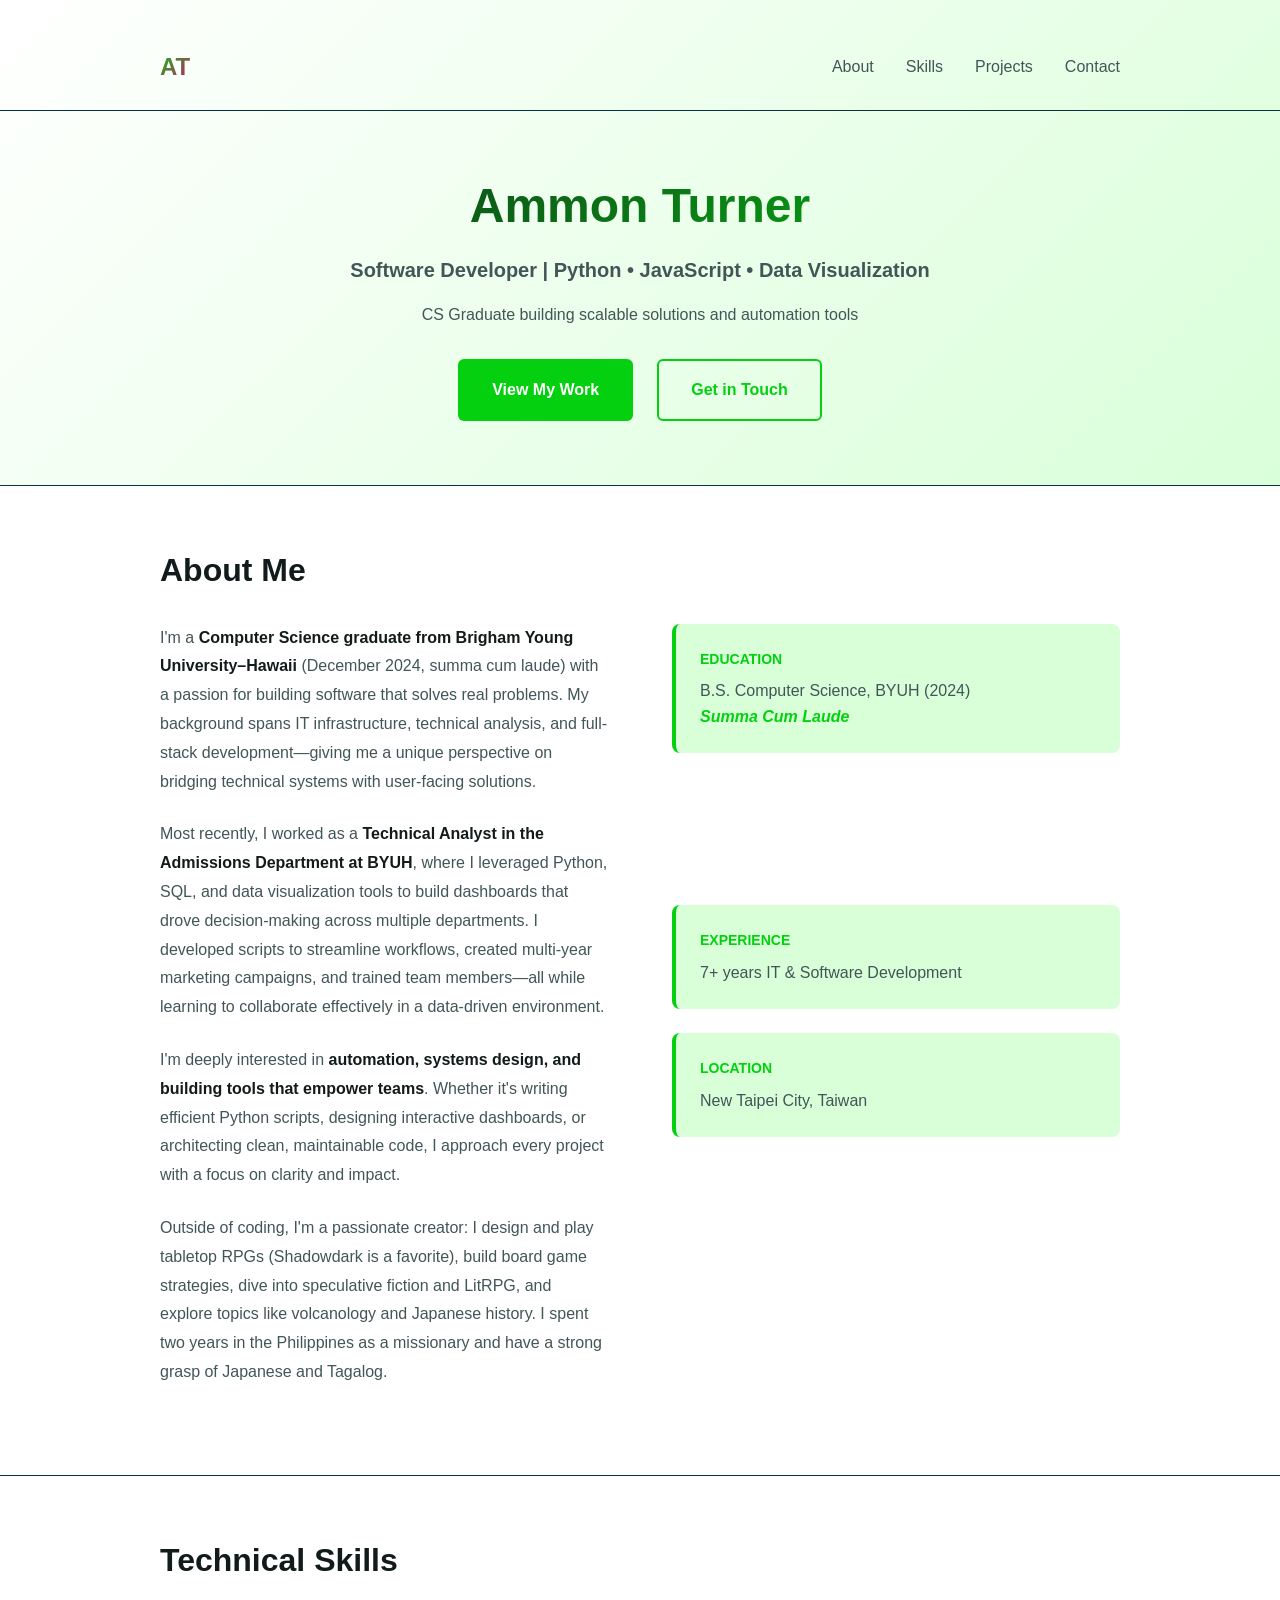
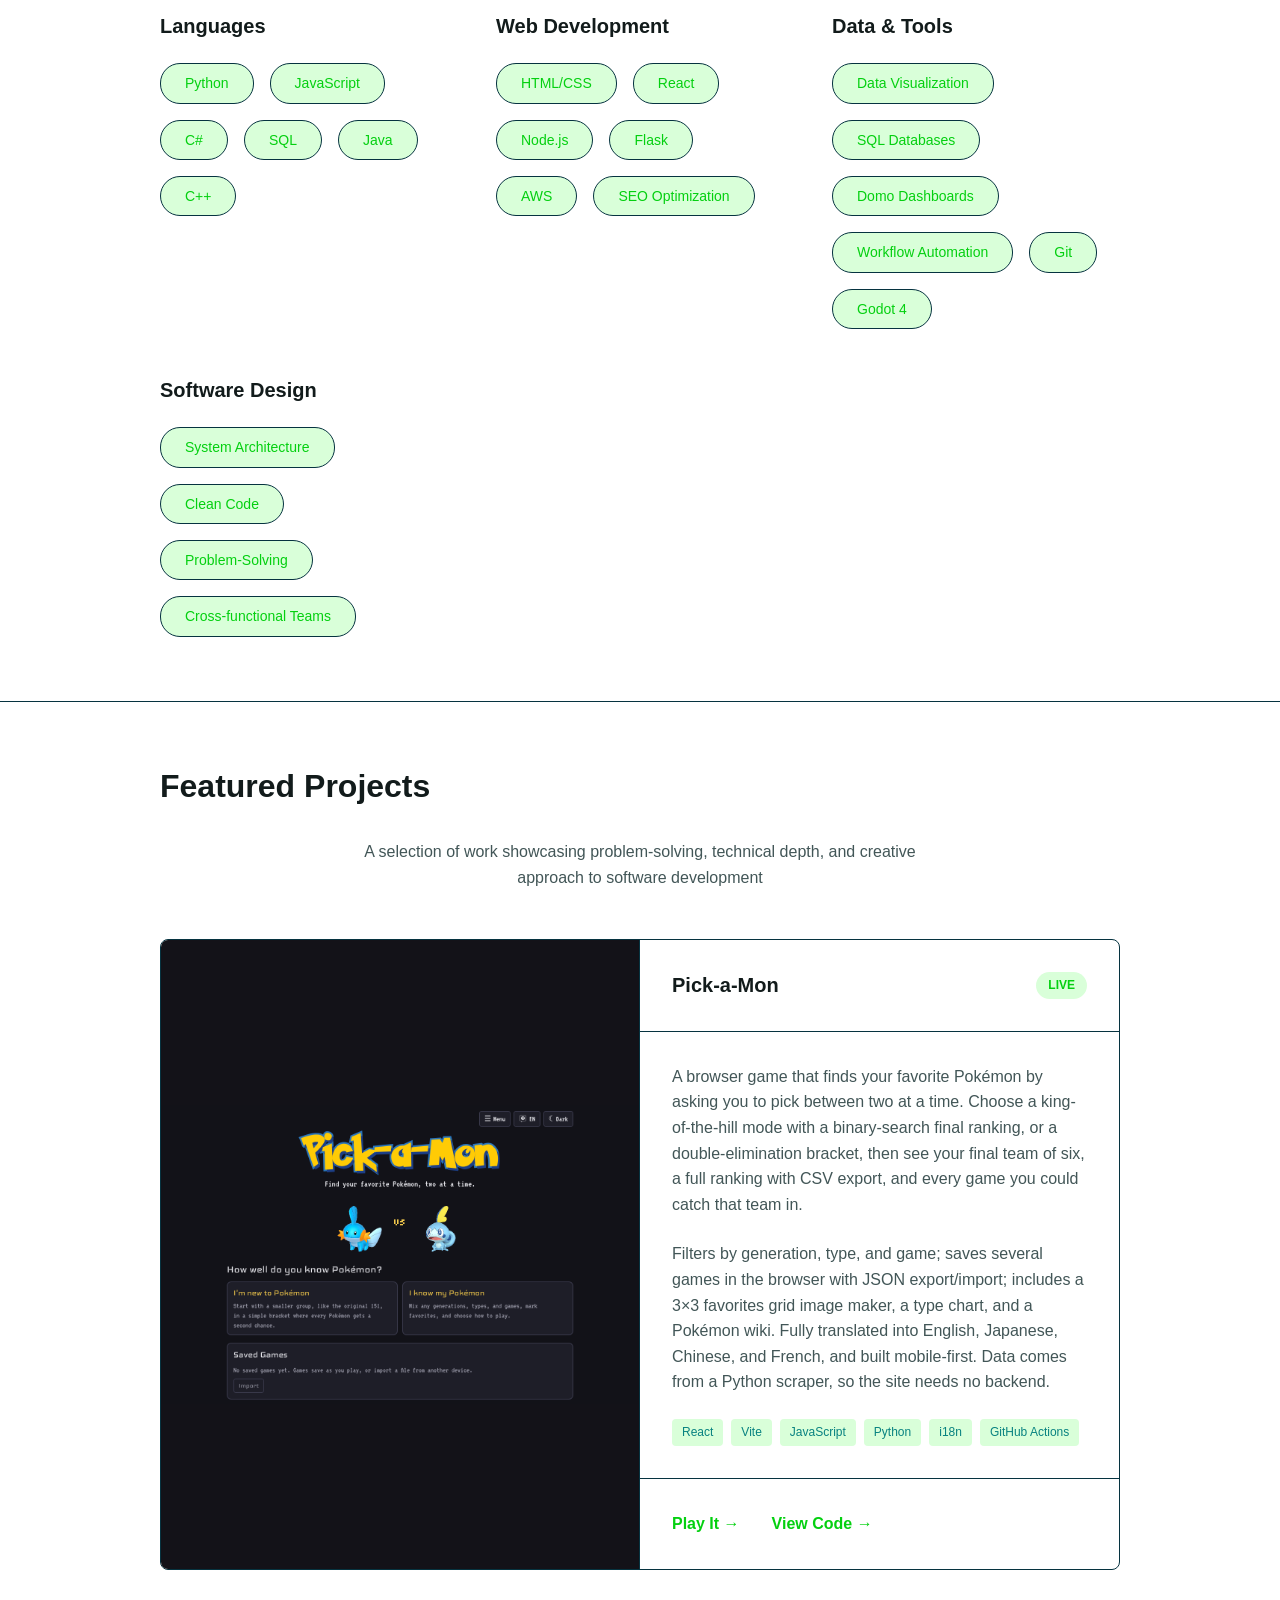
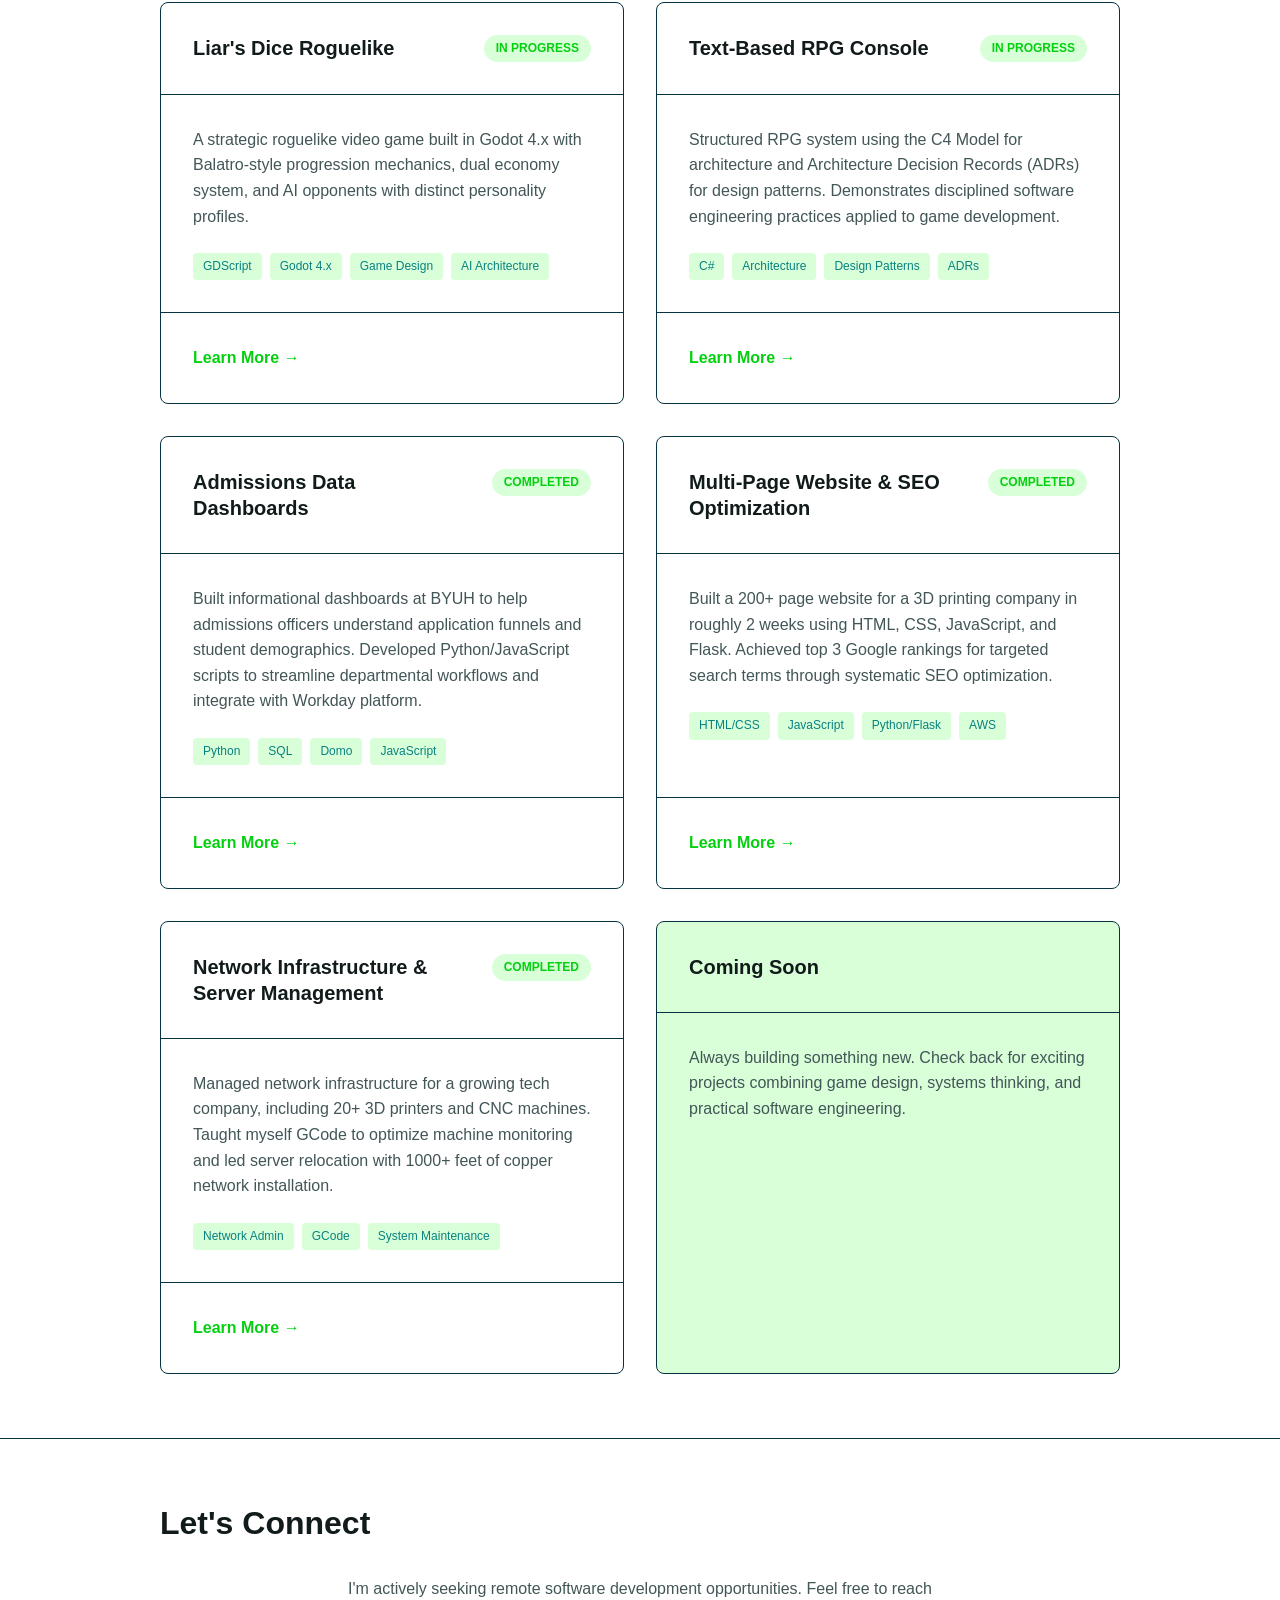
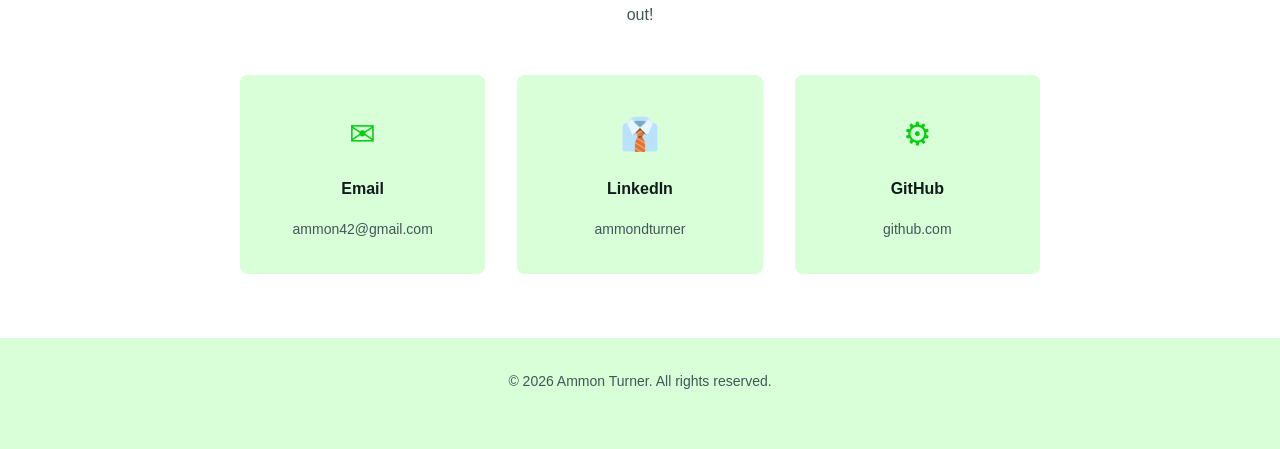
==== commit e3ee8a4f: "Feature Pick-a-Mon in the projects section Add a full-width card for Pick-a-Mon at the top of Featur" ====
--- a/index.html
+++ b/index.html
@@ -128,6 +128,32 @@
         <p class="section-subtitle">A selection of work showcasing problem-solving, technical depth, and creative approach to software development</p>
         
         <div class="projects-grid">
+          <article class="project-card featured">
+            <a href="https://nightmarethyu.github.io/favorite-pokemon-head2head/" class="project-image" target="_blank" rel="noopener">
+              <img src="images/pick-a-mon.png" alt="The Pick-a-Mon home screen: two Pokémon face off under the Pick-a-Mon title" loading="lazy">
+            </a>
+            <div class="project-header">
+              <h3>Pick-a-Mon</h3>
+              <span class="project-status">Live</span>
+            </div>
+            <div class="project-body">
+              <p>A browser game that finds your favorite Pokémon by asking you to pick between two at a time. Choose a king-of-the-hill mode with a binary-search final ranking, or a double-elimination bracket, then see your final team of six, a full ranking with CSV export, and every game you could catch that team in.</p>
+              <p>Filters by generation, type, and game; saves several games in the browser with JSON export/import; includes a 3×3 favorites grid image maker, a type chart, and a Pokémon wiki. Fully translated into English, Japanese, Chinese, and French, and built mobile-first. Data comes from a Python scraper, so the site needs no backend.</p>
+              <div class="project-tech">
+                <span class="tech">React</span>
+                <span class="tech">Vite</span>
+                <span class="tech">JavaScript</span>
+                <span class="tech">Python</span>
+                <span class="tech">i18n</span>
+                <span class="tech">GitHub Actions</span>
+              </div>
+            </div>
+            <div class="project-footer project-links">
+              <a href="https://nightmarethyu.github.io/favorite-pokemon-head2head/" class="project-link" target="_blank" rel="noopener">Play It →</a>
+              <a href="https://github.com/NightMarethyu/favorite-pokemon-head2head" class="project-link" target="_blank" rel="noopener">View Code →</a>
+            </div>
+          </article>
+
           <article class="project-card">
             <div class="project-header">
               <h3>Liar's Dice Roguelike</h3>
--- a/styles.css
+++ b/styles.css
@@ -379,6 +379,53 @@
   white-space: nowrap;
 }
 
+.project-card.featured {
+  grid-column: 1 / -1;
+}
+
+.project-image {
+  display: block;
+  aspect-ratio: 16 / 9;
+  overflow: hidden;
+  border-bottom: 1px solid var(--border-color);
+  background-color: var(--text-dark);
+}
+
+.project-image img {
+  display: block;
+  width: 100%;
+  height: 100%;
+  object-fit: cover;
+  object-position: top;
+}
+
+@media (min-width: 900px) {
+  .project-card.featured {
+    display: grid;
+    grid-template-columns: 1fr 1fr;
+    grid-template-rows: auto 1fr auto;
+  }
+
+  .project-card.featured .project-image {
+    grid-row: 1 / -1;
+    aspect-ratio: auto;
+    border-bottom: none;
+    border-right: 1px solid var(--border-color);
+    background-color: #131218;
+  }
+
+  .project-card.featured .project-image img {
+    object-fit: contain;
+    object-position: center;
+  }
+}
+
+.project-links {
+  display: flex;
+  flex-wrap: wrap;
+  gap: var(--spacing-lg);
+}
+
 .project-body {
   padding: var(--spacing-lg);
   flex: 1;
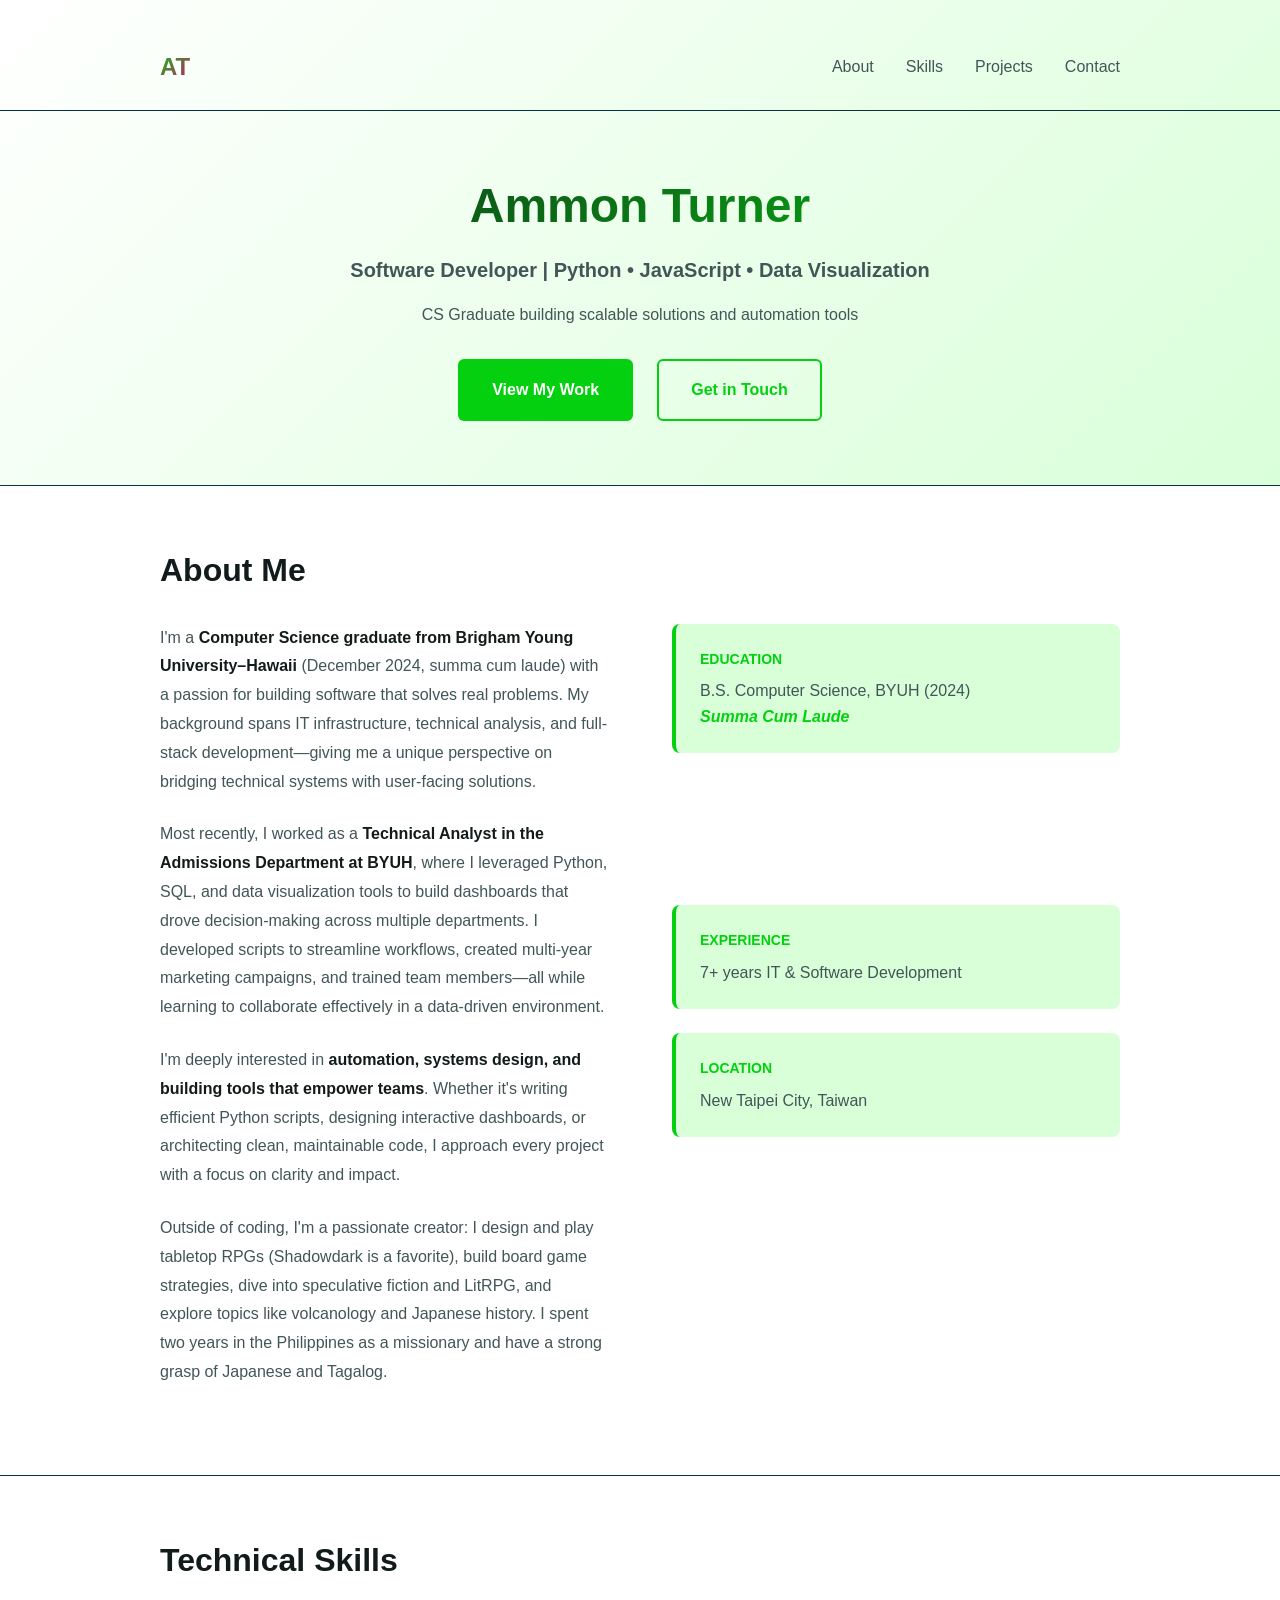
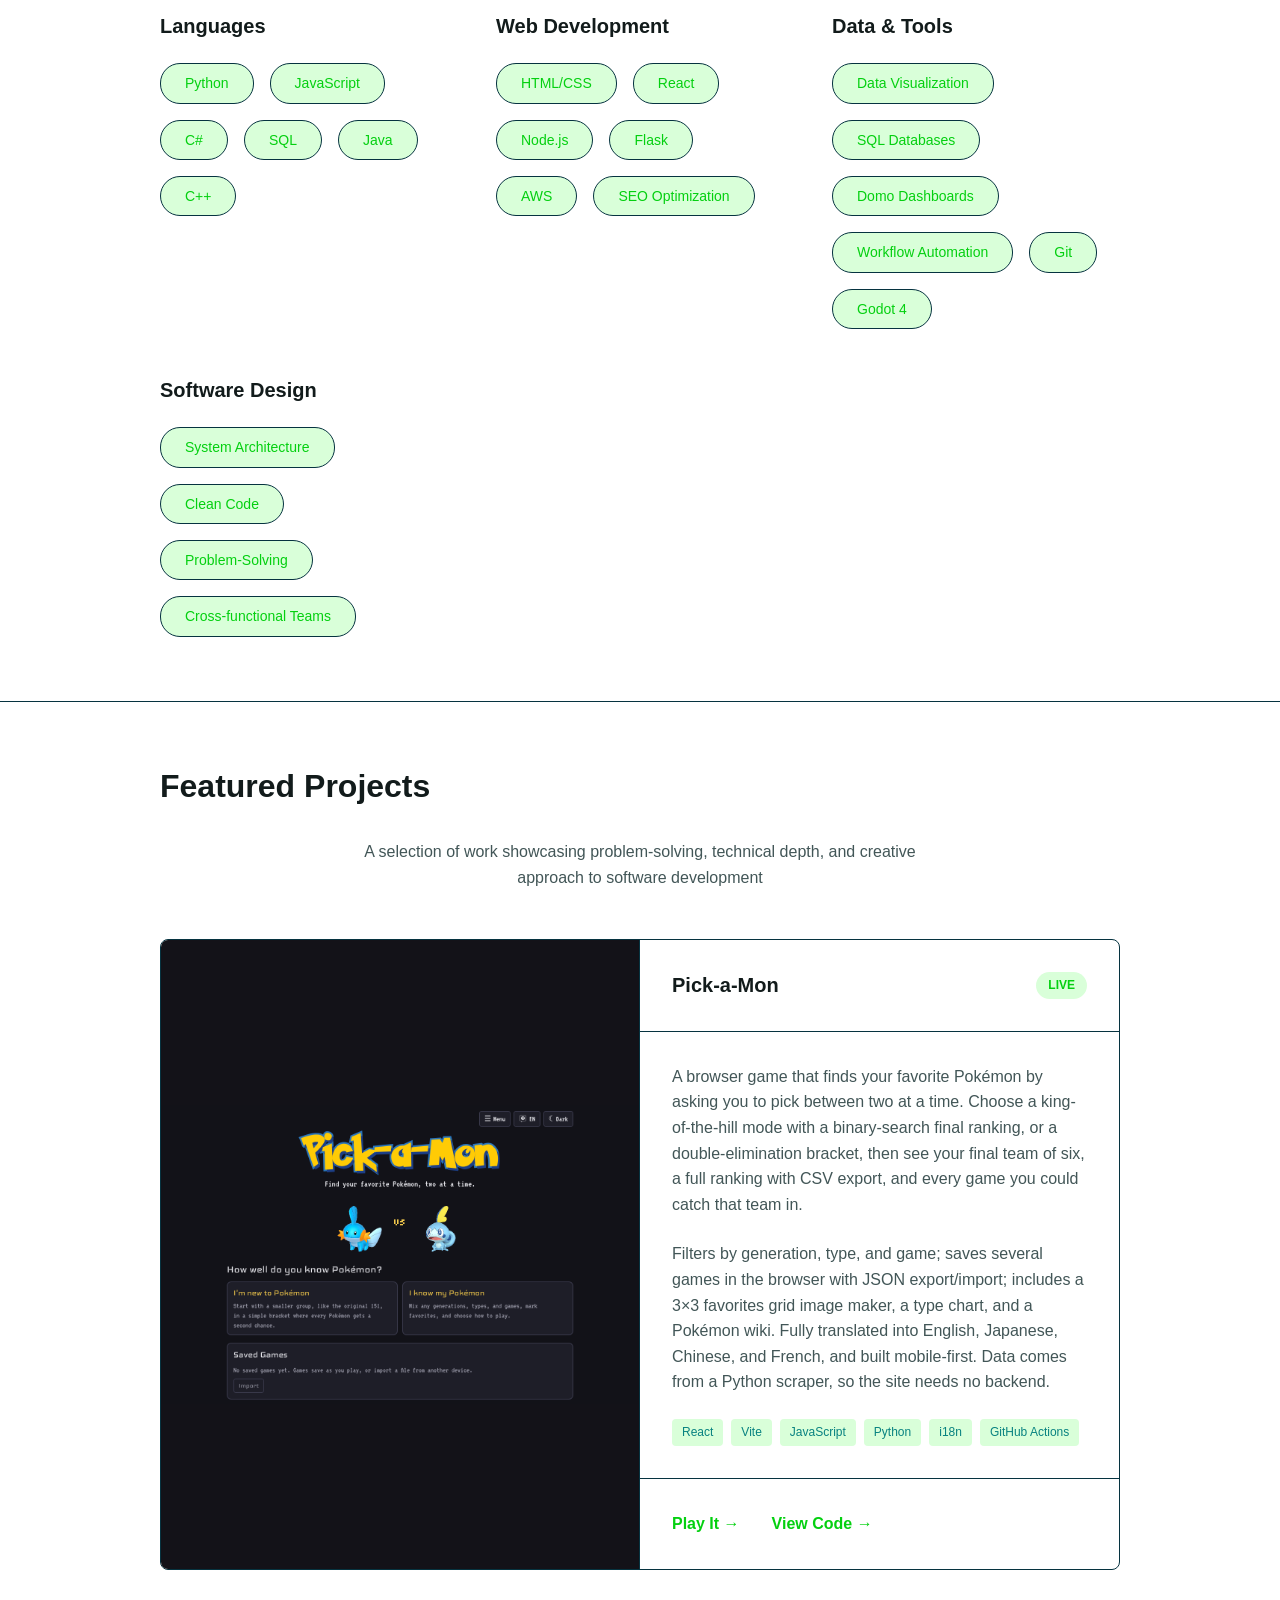
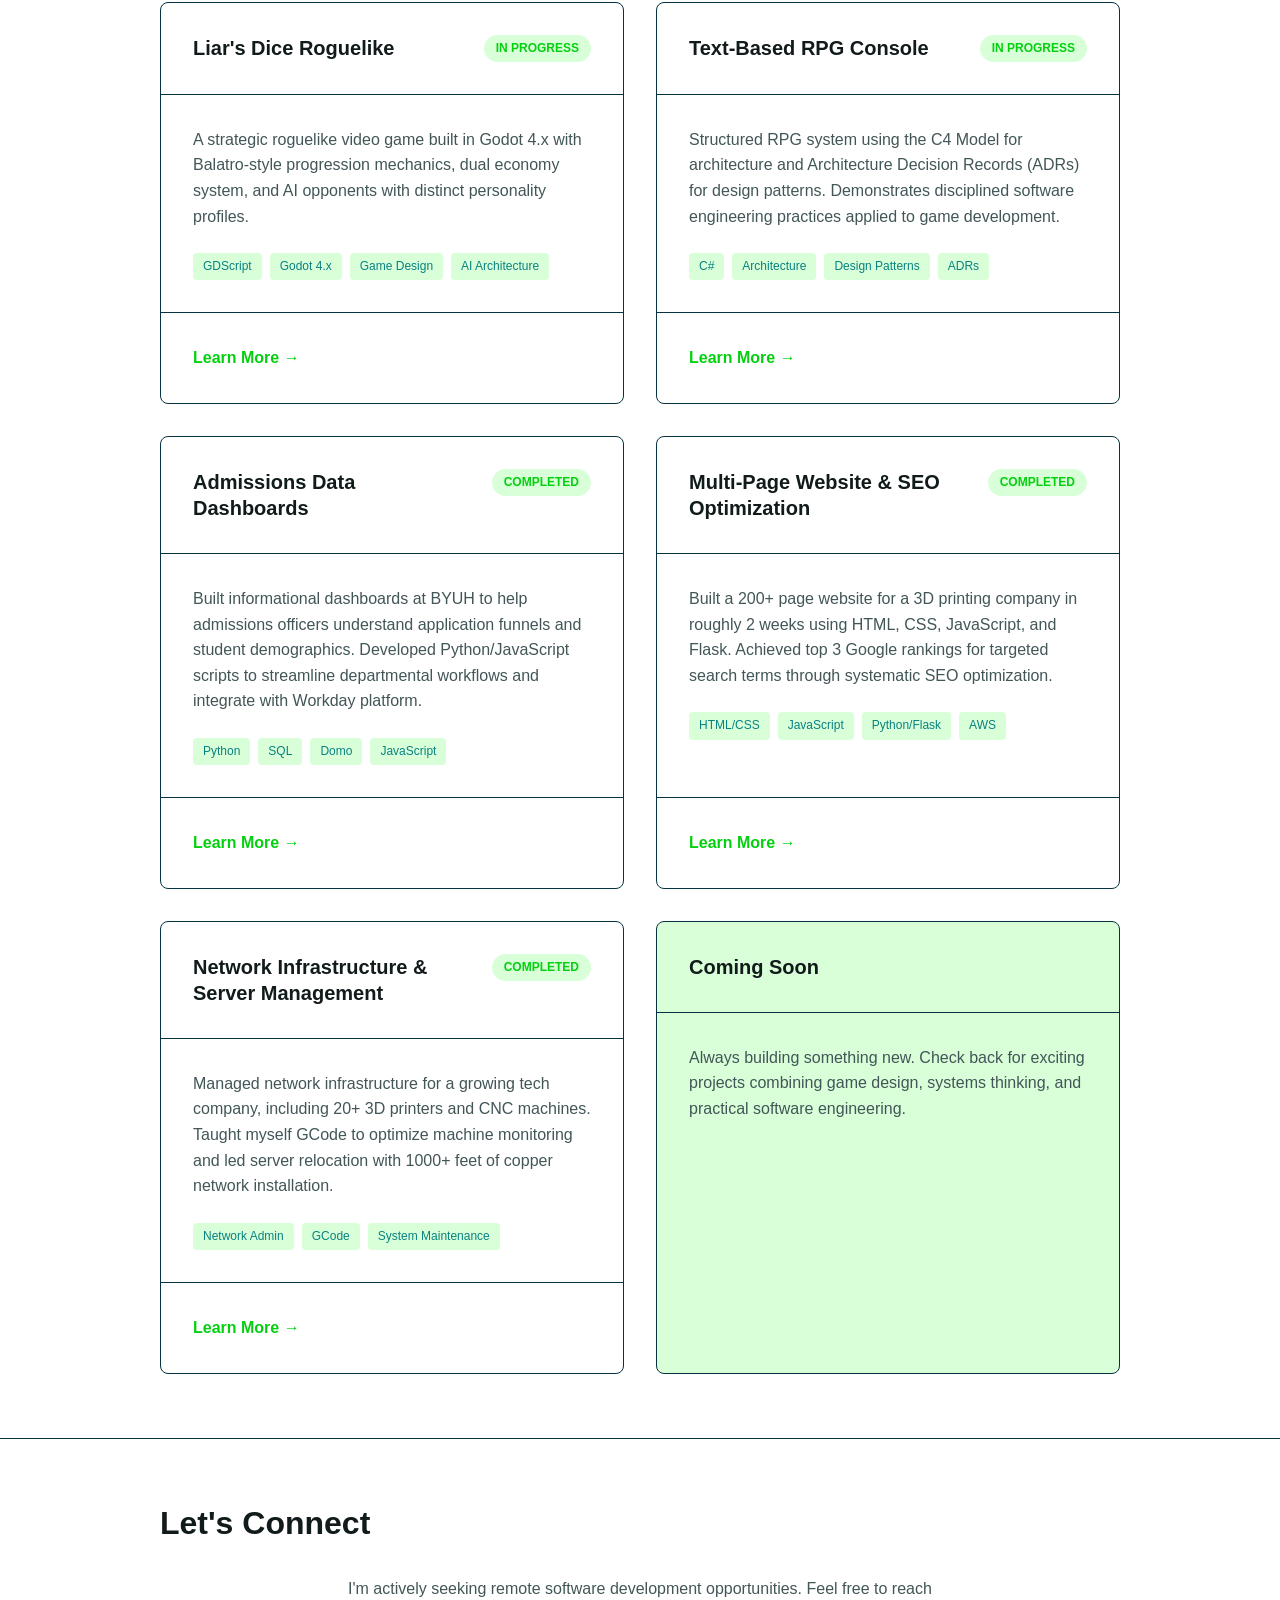
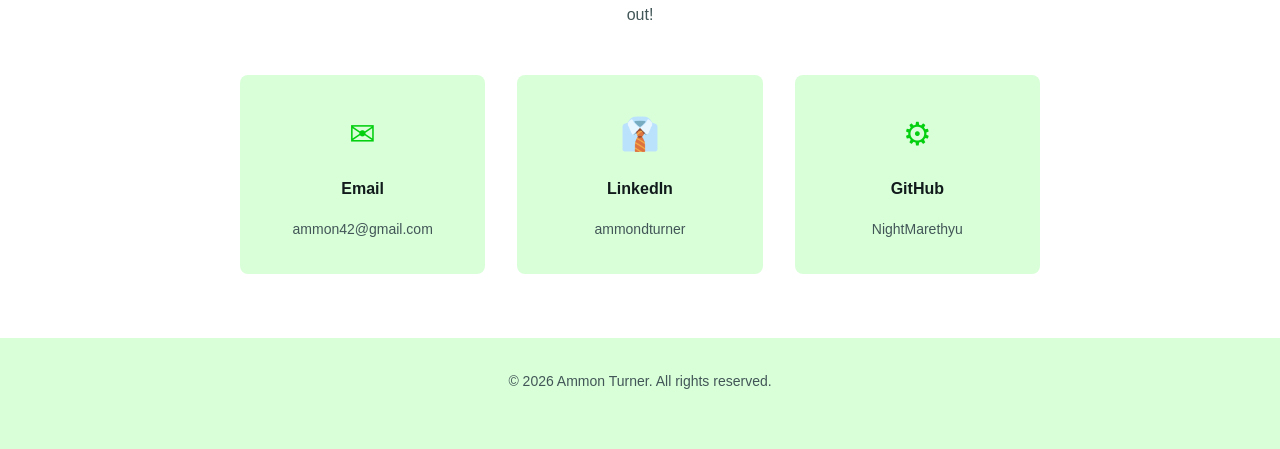
==== commit 26ba22b3: "Point the GitHub contact card at my profile The card linked to github.com itself; link it to github." ====
--- a/index.html
+++ b/index.html
@@ -276,10 +276,10 @@
             <span class="contact-text">LinkedIn</span>
             <span class="contact-detail">ammondturner</span>
           </a>
-          <a href="https://github.com" class="contact-card" target="_blank">
+          <a href="https://github.com/NightMarethyu" class="contact-card" target="_blank">
             <span class="contact-icon">⚙</span>
             <span class="contact-text">GitHub</span>
-            <span class="contact-detail">github.com</span>
+            <span class="contact-detail">NightMarethyu</span>
           </a>
         </div>
       </div>
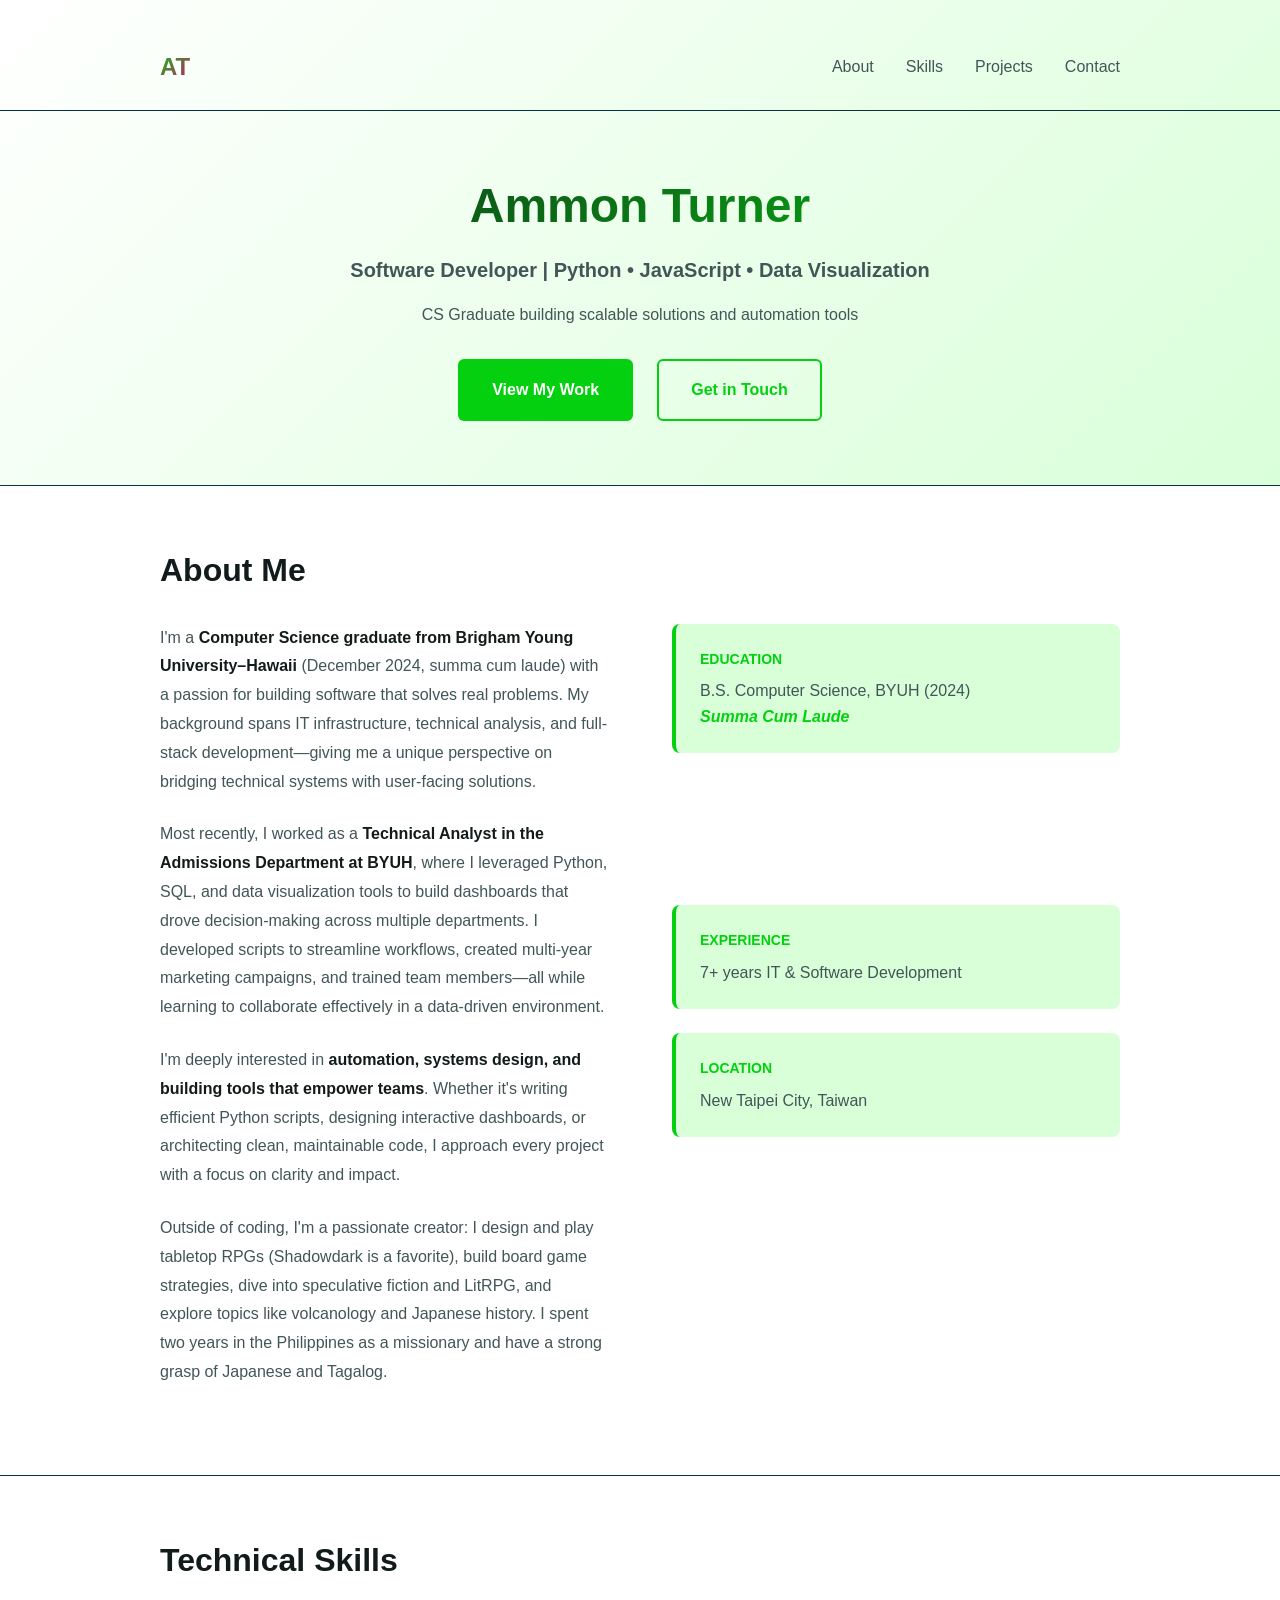
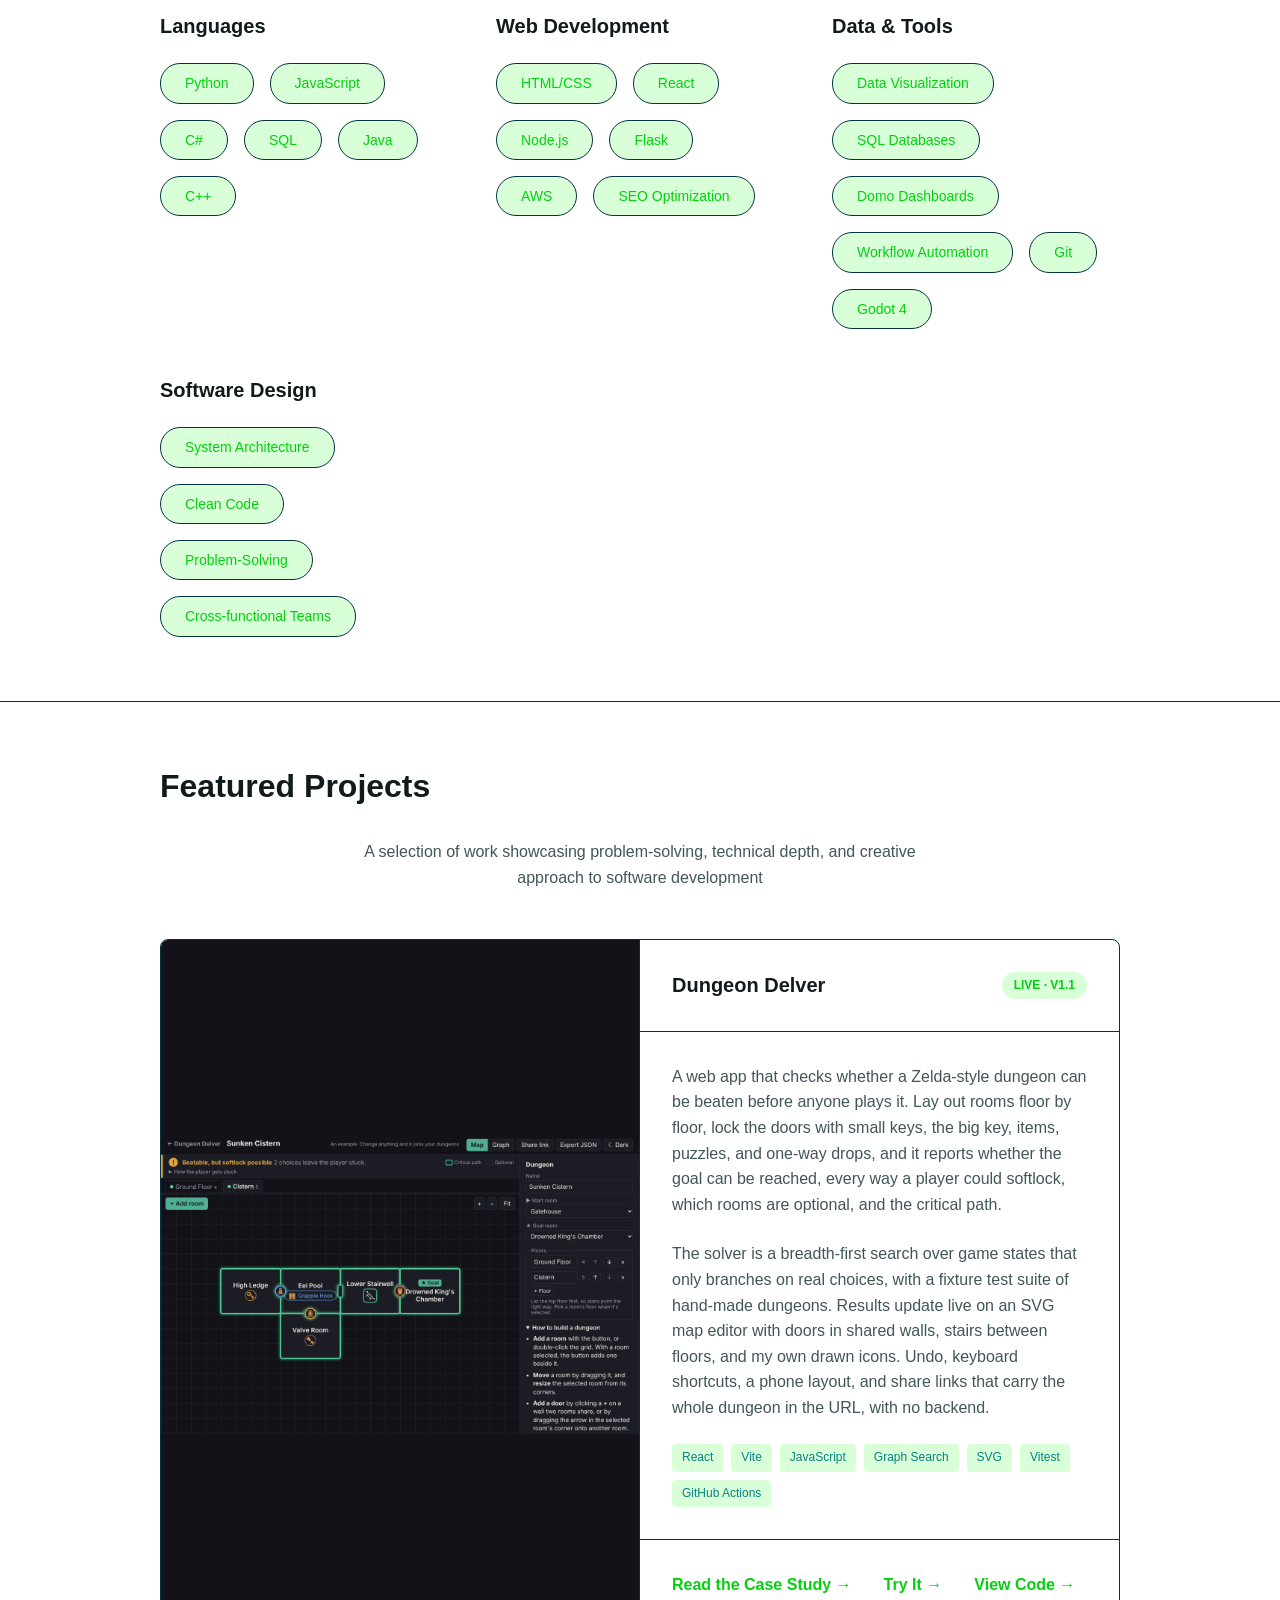
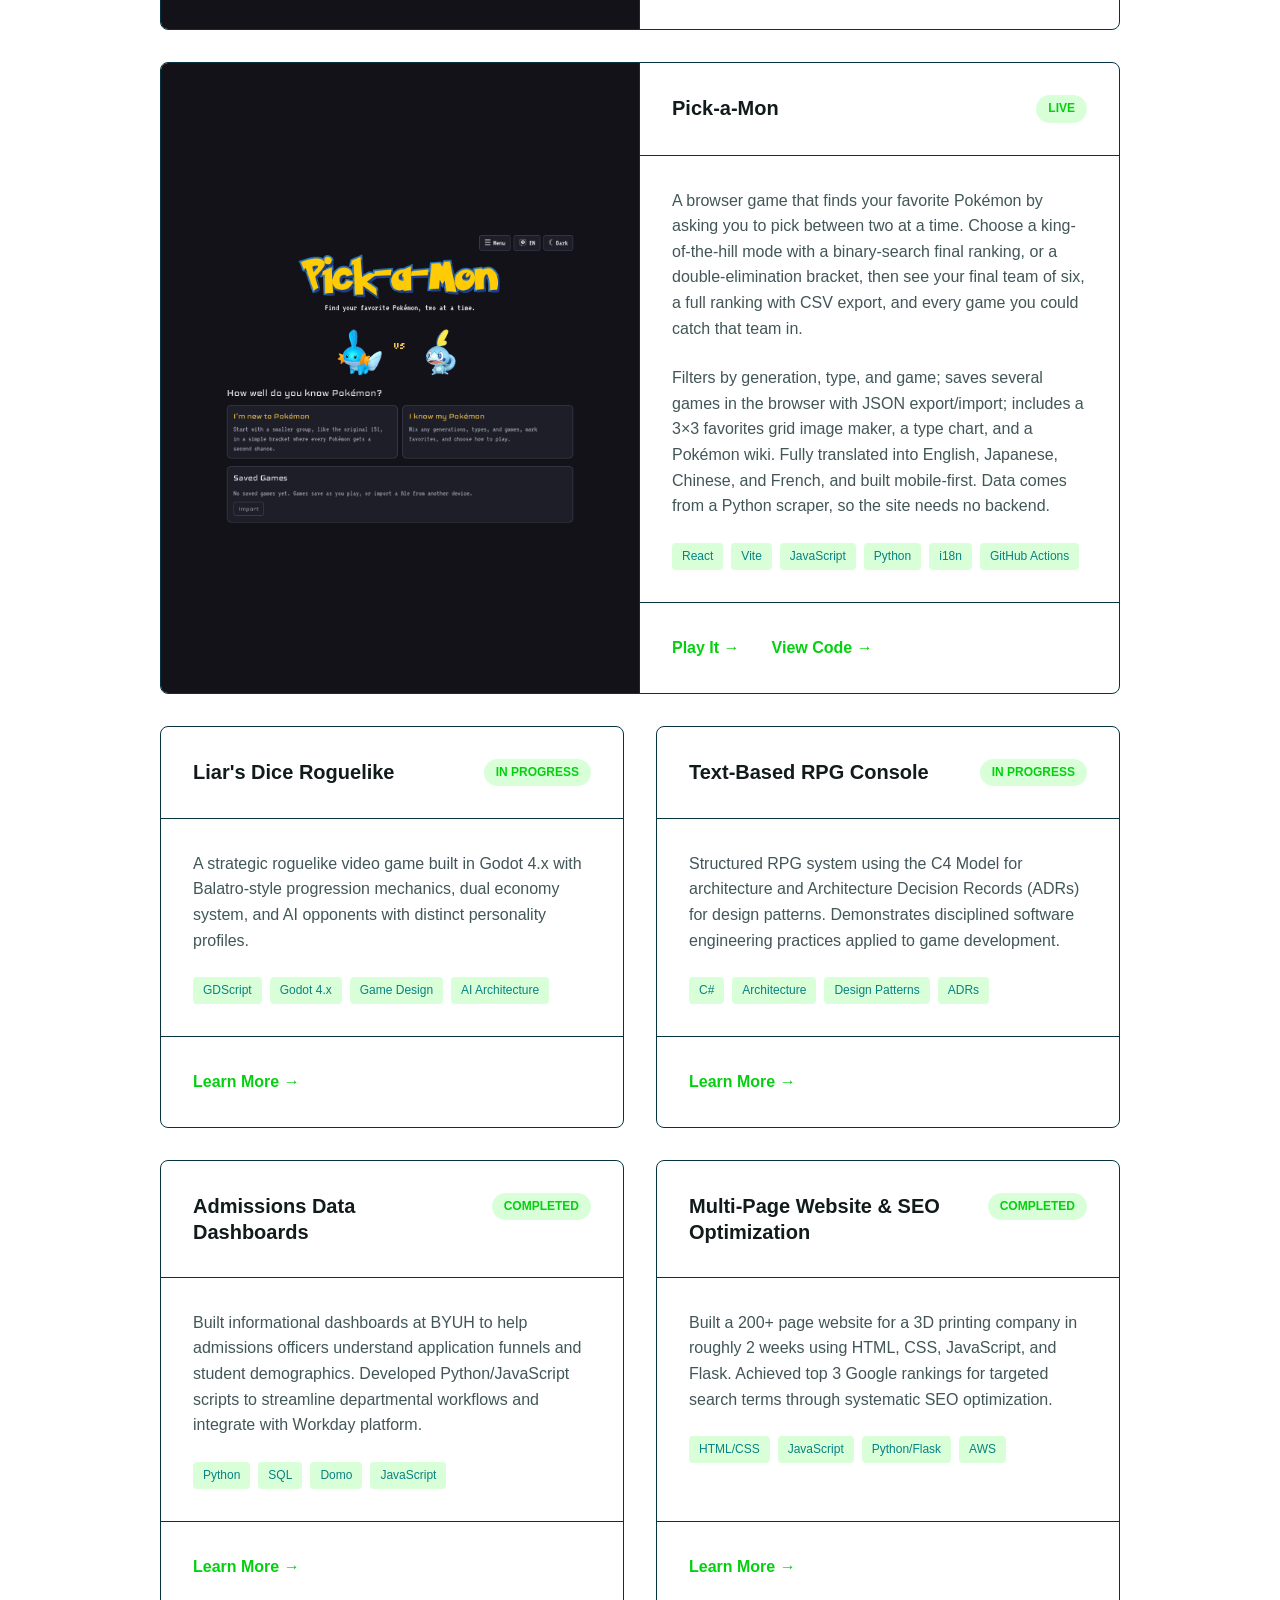
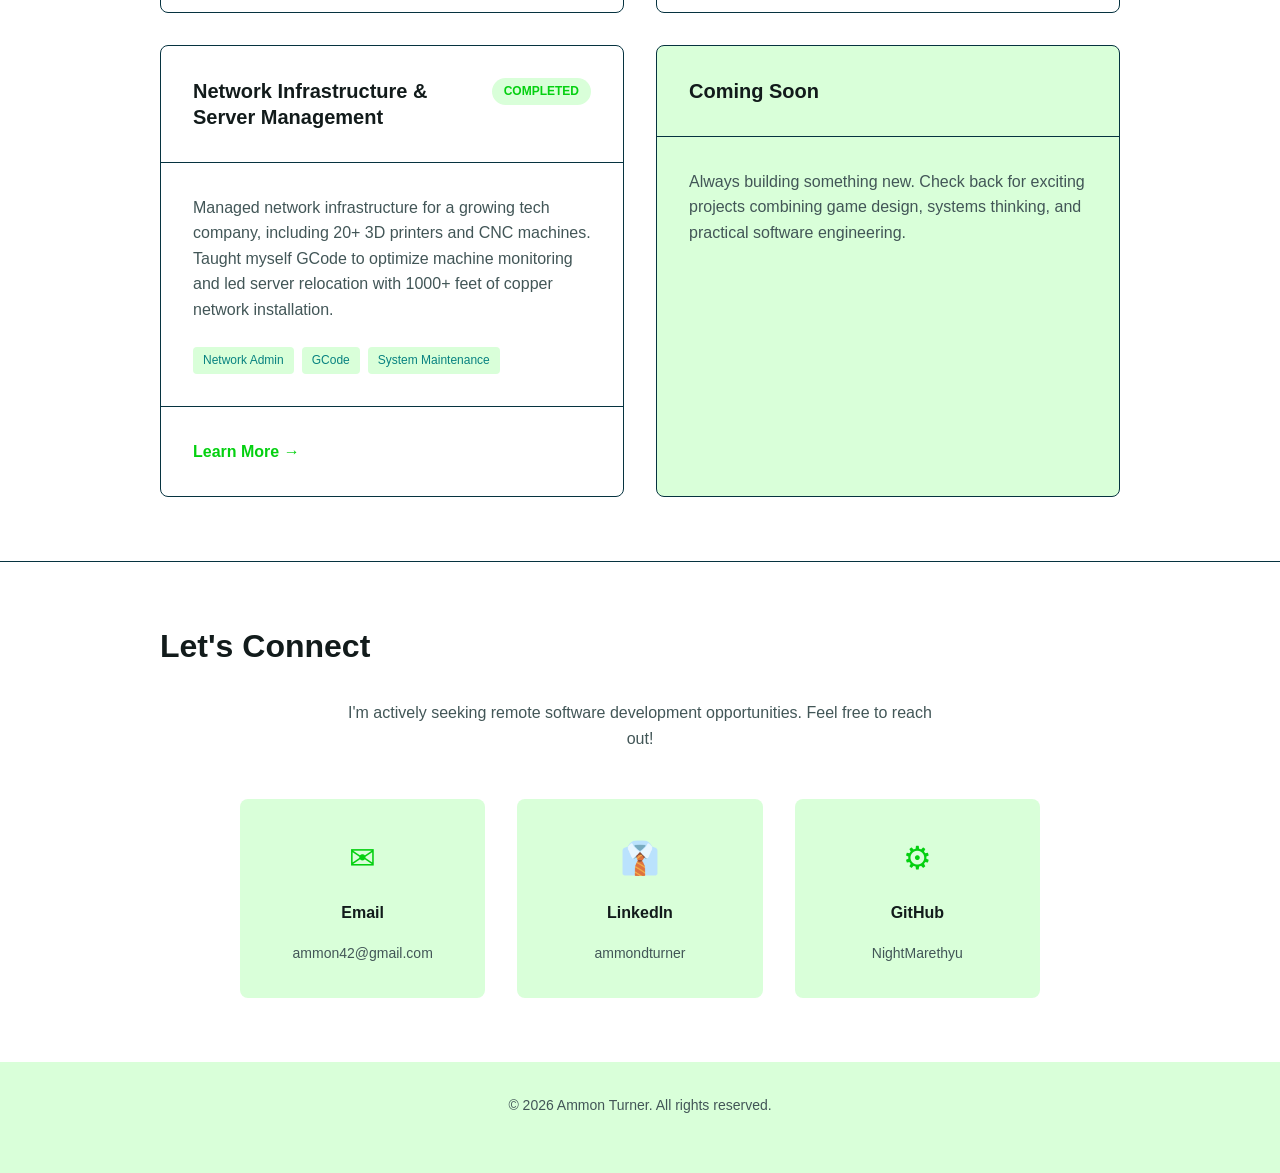
==== commit 939be49f: "Feature Dungeon Delver with a case study page Add a featured project card for Dungeon Delver at the " ====
--- a/index.html
+++ b/index.html
@@ -128,6 +128,34 @@
         <p class="section-subtitle">A selection of work showcasing problem-solving, technical depth, and creative approach to software development</p>
         
         <div class="projects-grid">
+          <article class="project-card featured">
+            <a href="projects/dungeon-delver.html" class="project-image">
+              <img src="images/dungeon-delver/map-view.png" alt="Dungeon Delver's map of a two-floor dungeon in the dark theme, with the critical path glowing green and lock icons on the doors" loading="lazy">
+            </a>
+            <div class="project-header">
+              <h3>Dungeon Delver</h3>
+              <span class="project-status">Live · v1.1</span>
+            </div>
+            <div class="project-body">
+              <p>A web app that checks whether a Zelda-style dungeon can be beaten before anyone plays it. Lay out rooms floor by floor, lock the doors with small keys, the big key, items, puzzles, and one-way drops, and it reports whether the goal can be reached, every way a player could softlock, which rooms are optional, and the critical path.</p>
+              <p>The solver is a breadth-first search over game states that only branches on real choices, with a fixture test suite of hand-made dungeons. Results update live on an SVG map editor with doors in shared walls, stairs between floors, and my own drawn icons. Undo, keyboard shortcuts, a phone layout, and share links that carry the whole dungeon in the URL, with no backend.</p>
+              <div class="project-tech">
+                <span class="tech">React</span>
+                <span class="tech">Vite</span>
+                <span class="tech">JavaScript</span>
+                <span class="tech">Graph Search</span>
+                <span class="tech">SVG</span>
+                <span class="tech">Vitest</span>
+                <span class="tech">GitHub Actions</span>
+              </div>
+            </div>
+            <div class="project-footer project-links">
+              <a href="projects/dungeon-delver.html" class="project-link">Read the Case Study →</a>
+              <a href="https://nightmarethyu.github.io/dungeon-delver/" class="project-link" target="_blank" rel="noopener">Try It →</a>
+              <a href="https://github.com/NightMarethyu/dungeon-delver" class="project-link" target="_blank" rel="noopener">View Code →</a>
+            </div>
+          </article>
+
           <article class="project-card featured">
             <a href="https://nightmarethyu.github.io/favorite-pokemon-head2head/" class="project-image" target="_blank" rel="noopener">
               <img src="images/pick-a-mon.png" alt="The Pick-a-Mon home screen: two Pokémon face off under the Pick-a-Mon title" loading="lazy">
--- a/styles.css
+++ b/styles.css
@@ -515,6 +515,111 @@
   display: block;
 }
 
+/* Case Study Pages */
+.hero-eyebrow {
+  margin-bottom: var(--spacing-sm);
+  font-weight: 500;
+}
+
+.case-figure {
+  margin: 0 0 var(--spacing-xl);
+}
+
+.case-figure img {
+  display: block;
+  width: 100%;
+  height: auto;
+  border: 1px solid var(--border-color);
+  border-radius: 8px;
+  box-shadow: var(--shadow-md);
+}
+
+.case-figure figcaption {
+  margin-top: var(--spacing-xs);
+  font-size: 0.875rem;
+  color: var(--text-light);
+  text-align: center;
+}
+
+.case-gallery {
+  display: grid;
+  grid-template-columns: 1fr 1fr;
+  gap: var(--spacing-lg);
+}
+
+.case-split {
+  align-items: center;
+}
+
+.case-phone {
+  max-width: 300px;
+  margin-left: auto;
+  margin-right: auto;
+}
+
+.case-steps {
+  display: grid;
+  grid-template-columns: repeat(auto-fit, minmax(250px, 1fr));
+  gap: var(--spacing-lg);
+  margin-bottom: var(--spacing-xl);
+}
+
+.case-step {
+  background-color: var(--background-light);
+  padding: var(--spacing-lg);
+  border-radius: 8px;
+  border-left: 4px solid var(--primary-color);
+}
+
+.case-step h3 {
+  margin-bottom: var(--spacing-sm);
+}
+
+.case-step p {
+  margin: 0;
+}
+
+.case-step-number {
+  display: inline-flex;
+  align-items: center;
+  justify-content: center;
+  width: 2rem;
+  height: 2rem;
+  margin-bottom: var(--spacing-sm);
+  border-radius: 50%;
+  background-color: var(--primary-color);
+  color: white;
+  font-weight: 700;
+}
+
+.case-notes h3 {
+  margin-bottom: var(--spacing-md);
+}
+
+.case-notes ul,
+.case-list {
+  padding-left: var(--spacing-lg);
+  color: var(--text-light);
+}
+
+.case-notes li,
+.case-list li {
+  margin-bottom: var(--spacing-sm);
+  line-height: 1.7;
+}
+
+.case-notes strong {
+  color: var(--text-dark);
+}
+
+.skill-category p {
+  margin: 0;
+}
+
+.case-cta {
+  margin-top: var(--spacing-xl);
+}
+
 /* Footer */
 footer {
   background-color: var(--background-light);
@@ -570,6 +675,10 @@
     grid-template-columns: 1fr;
   }
 
+  .case-gallery {
+    grid-template-columns: 1fr;
+  }
+
   .contact-methods {
     grid-template-columns: 1fr;
   }
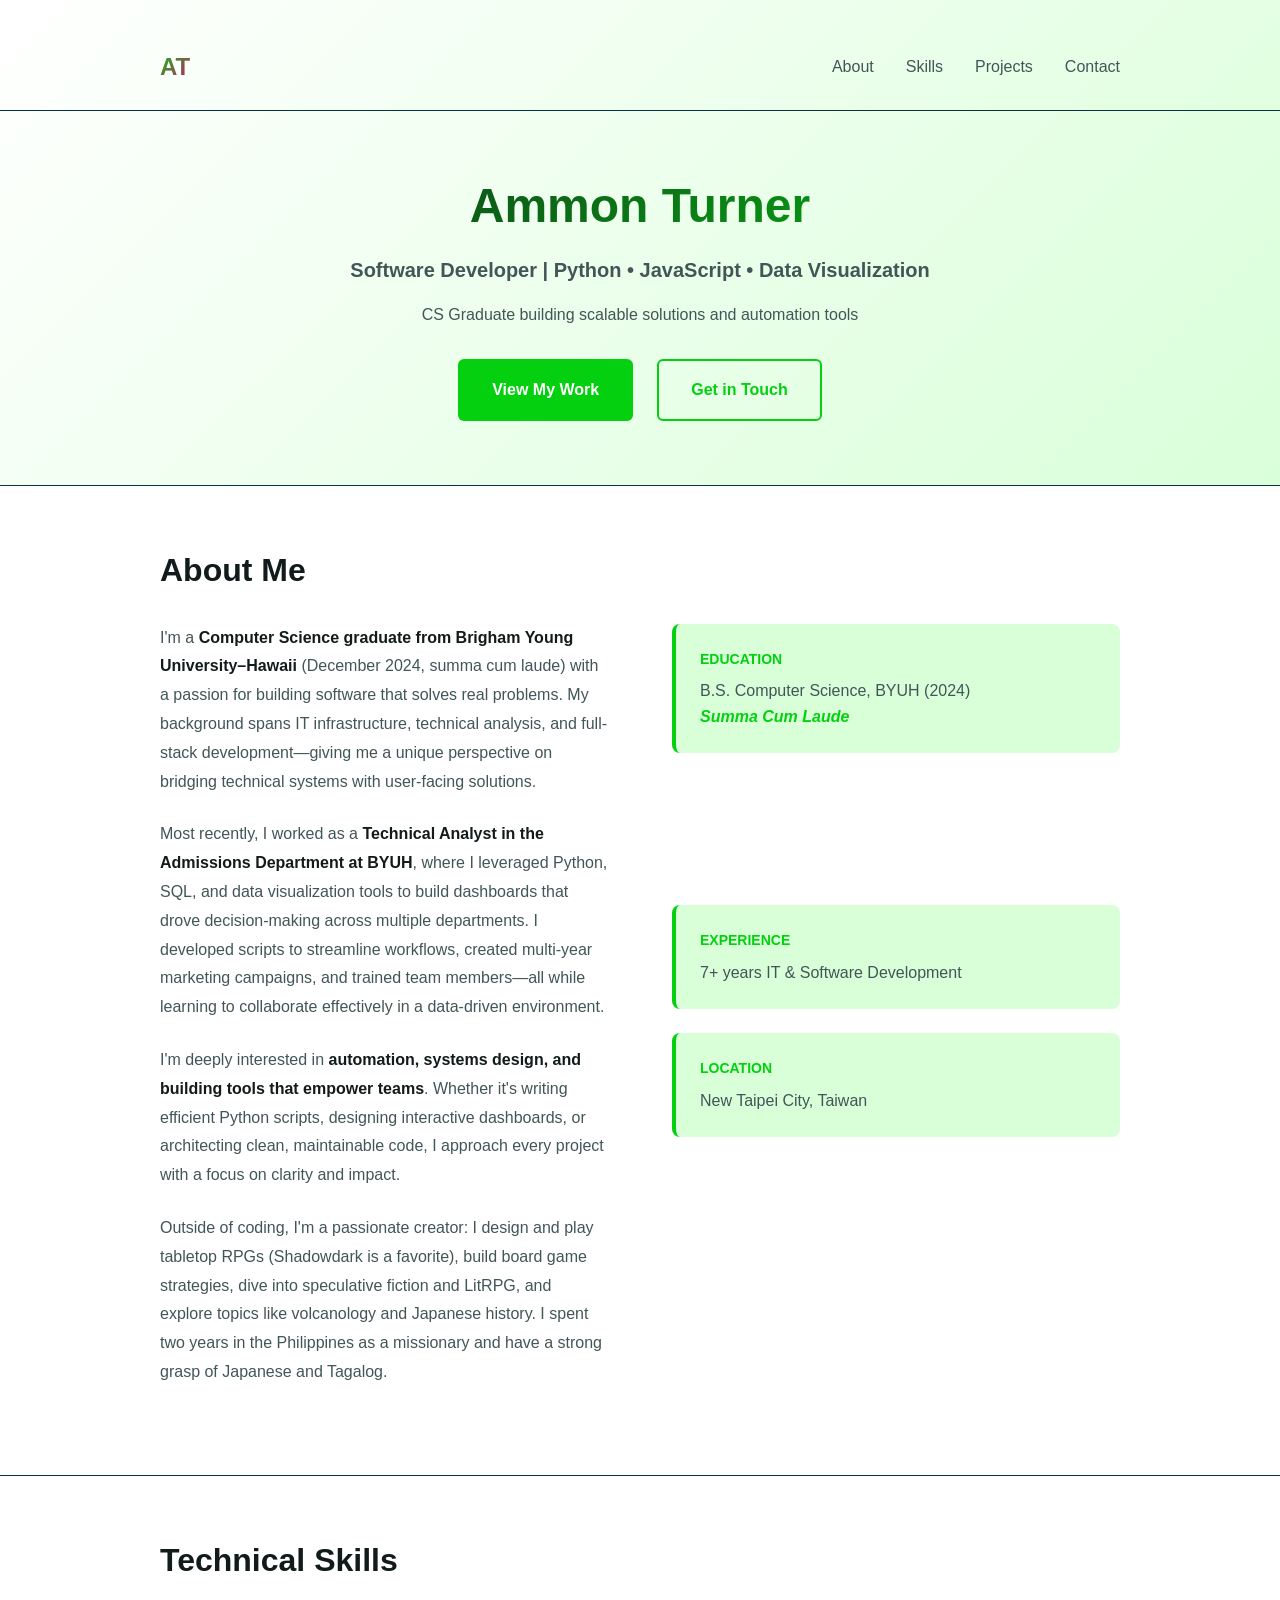
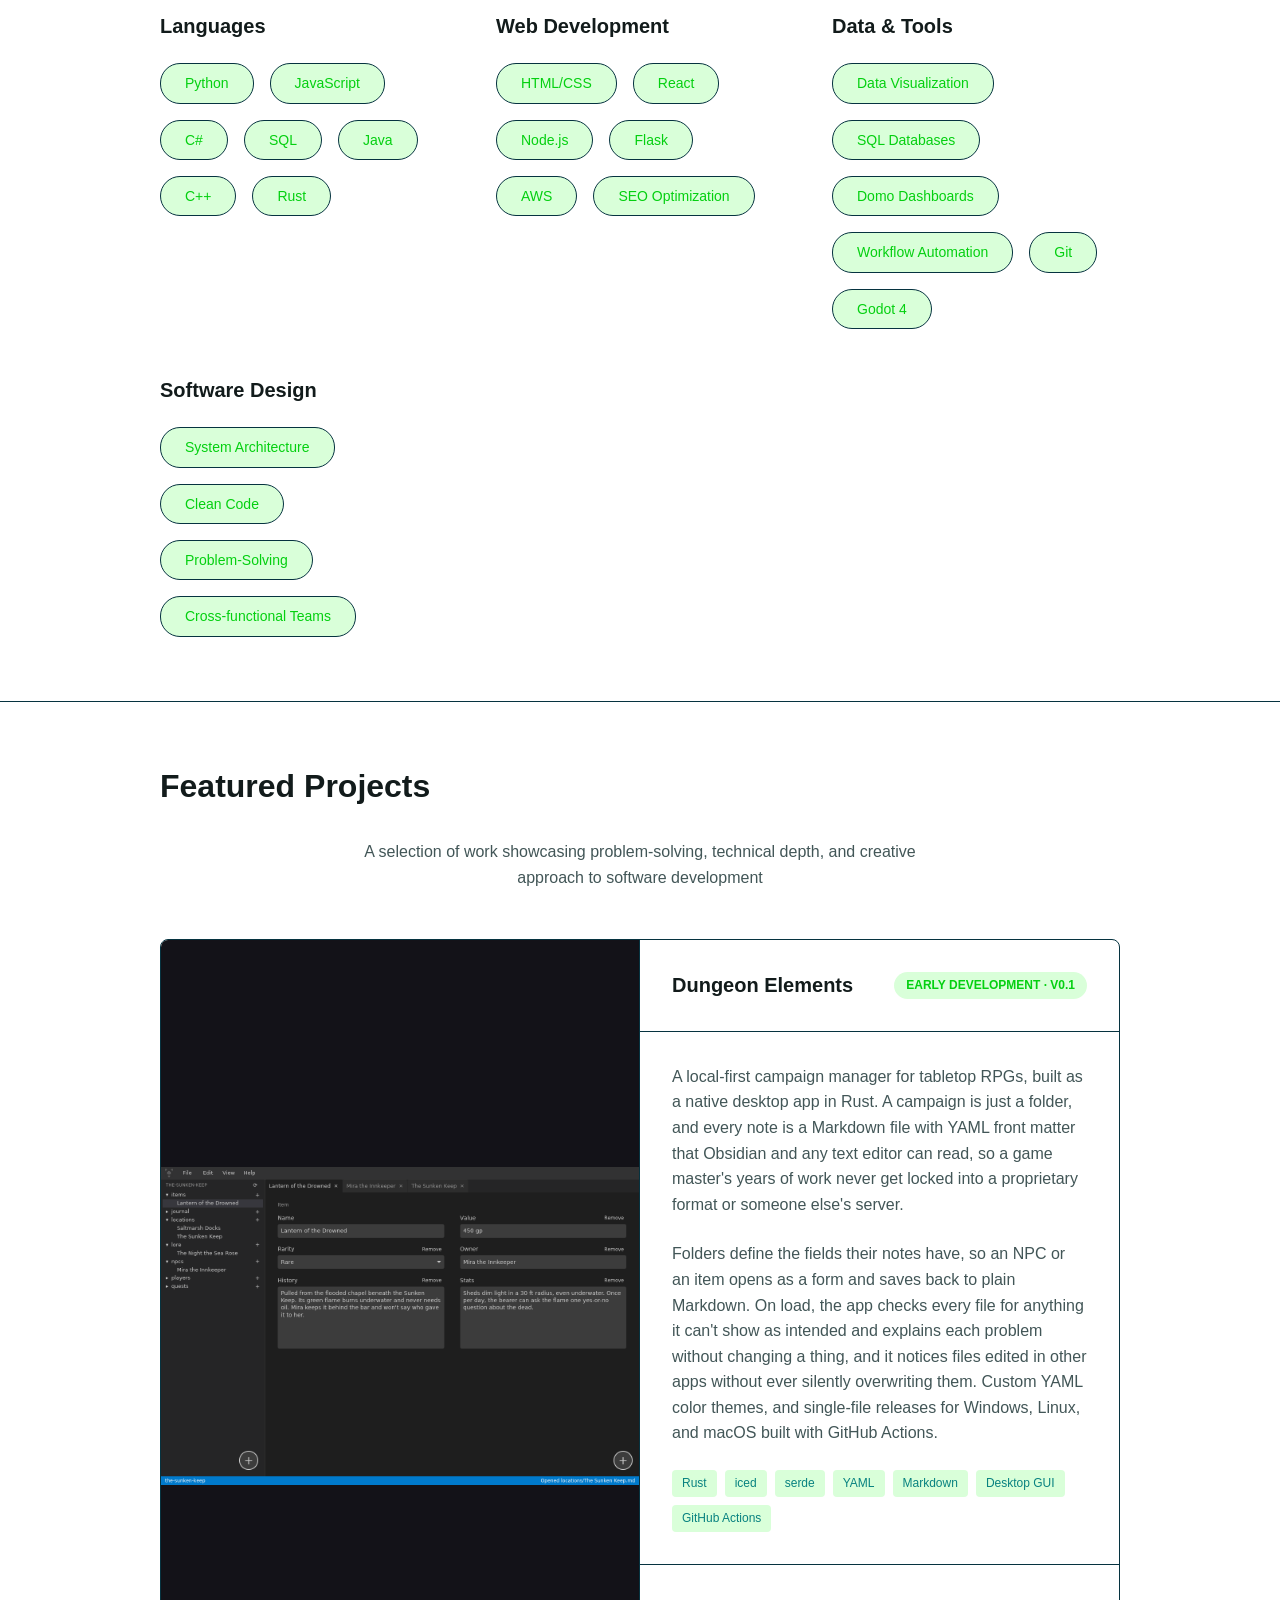
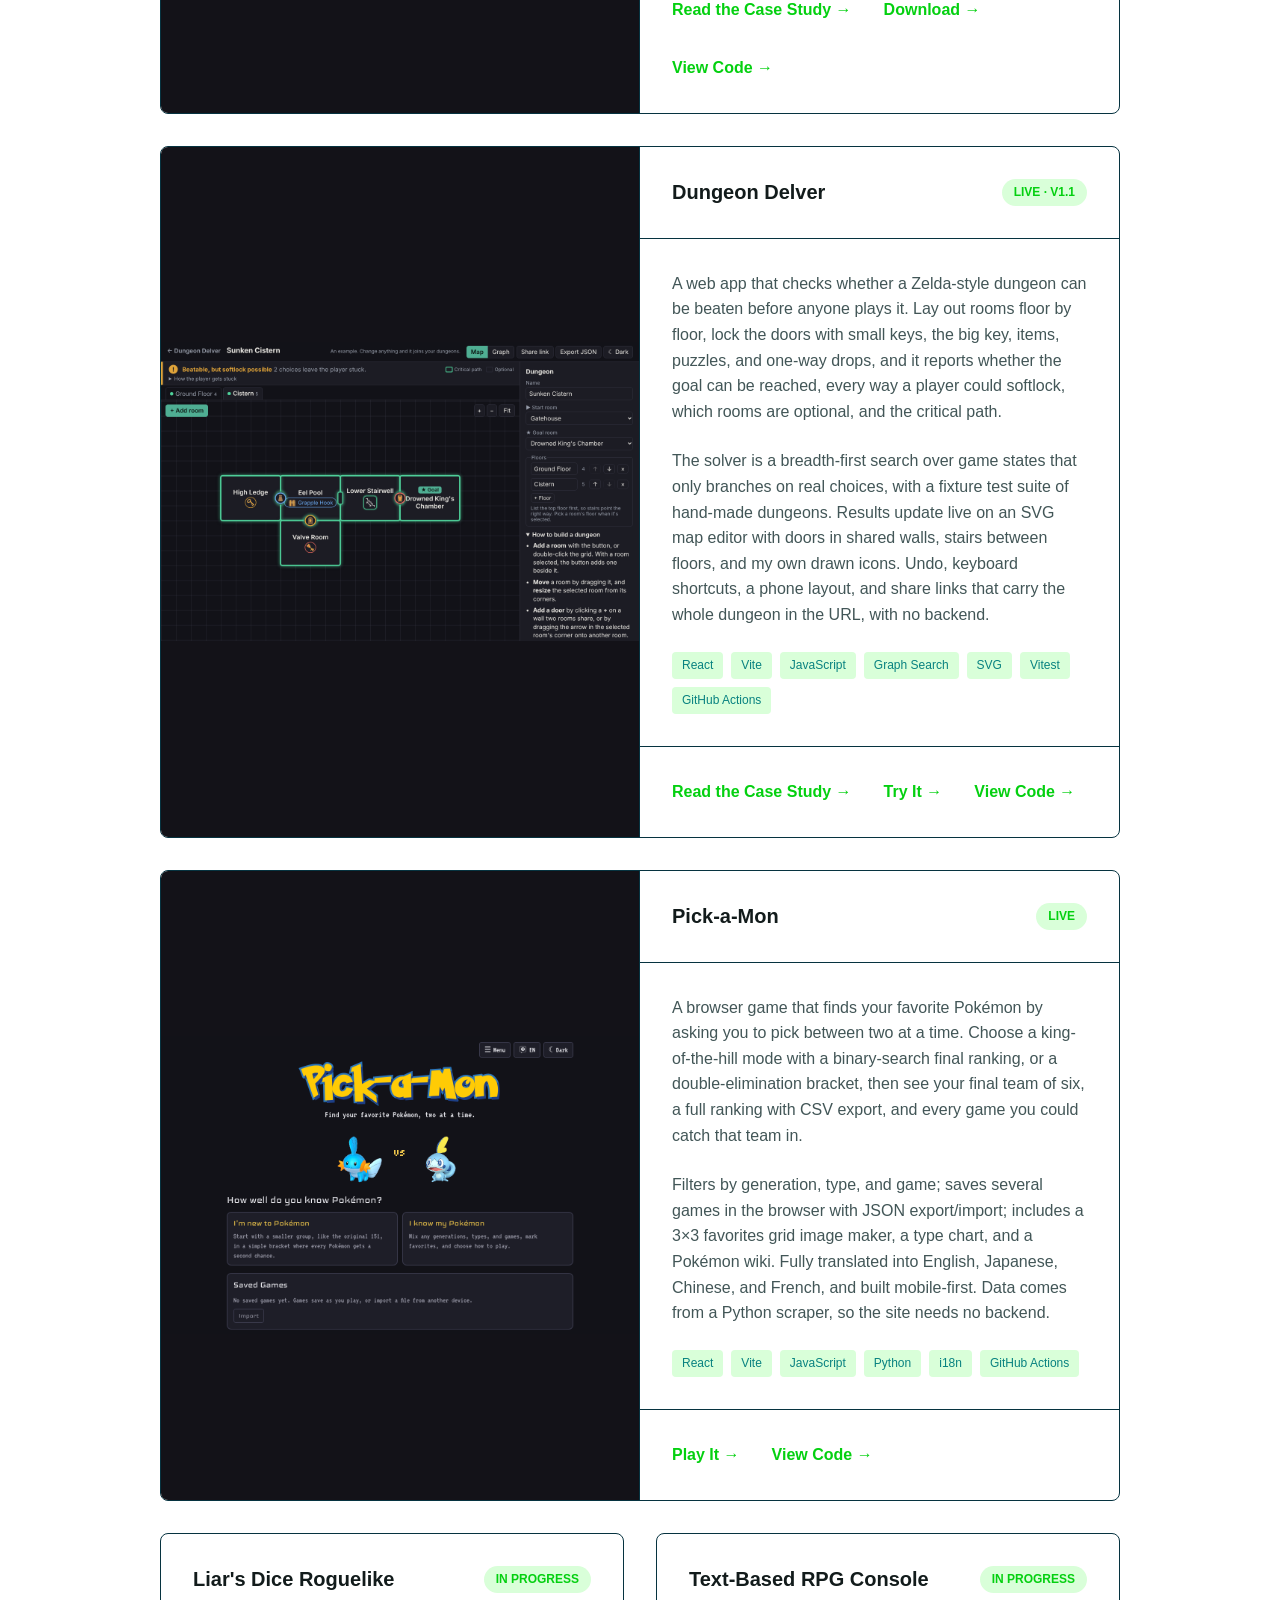
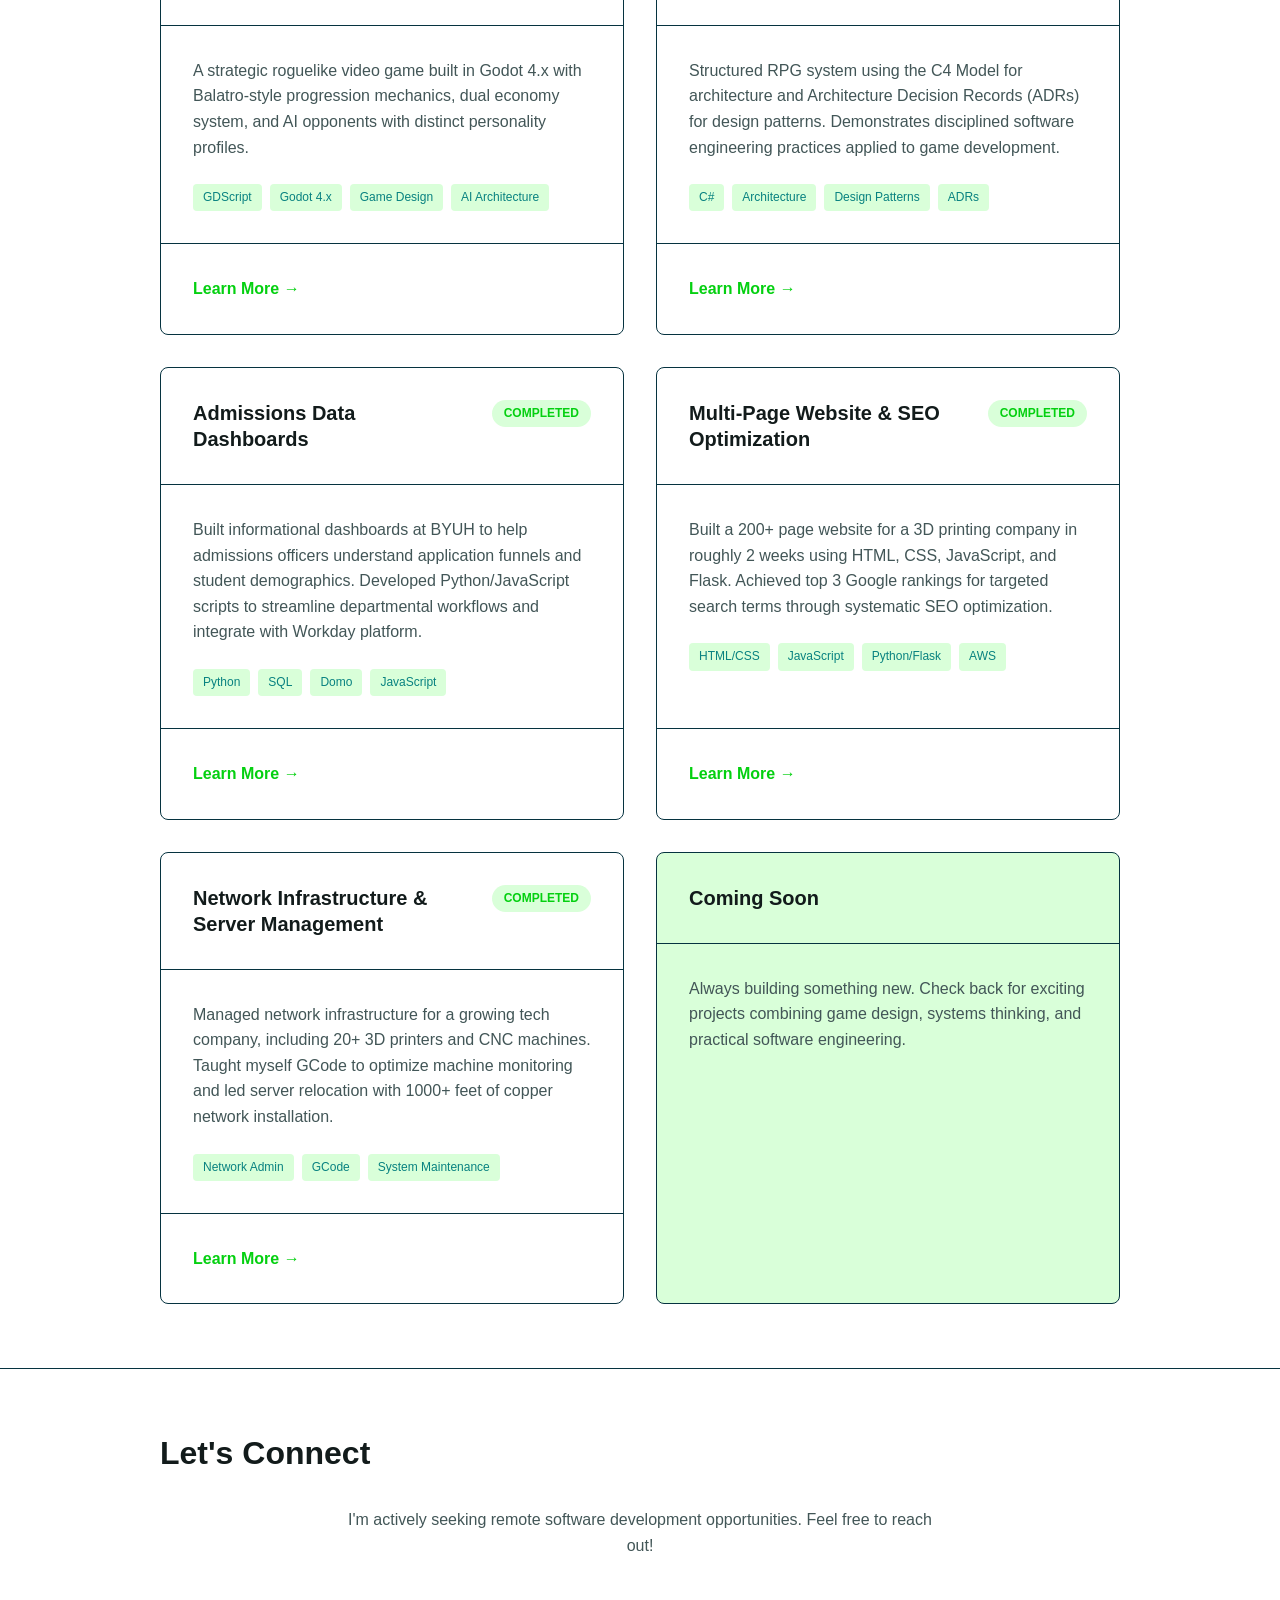
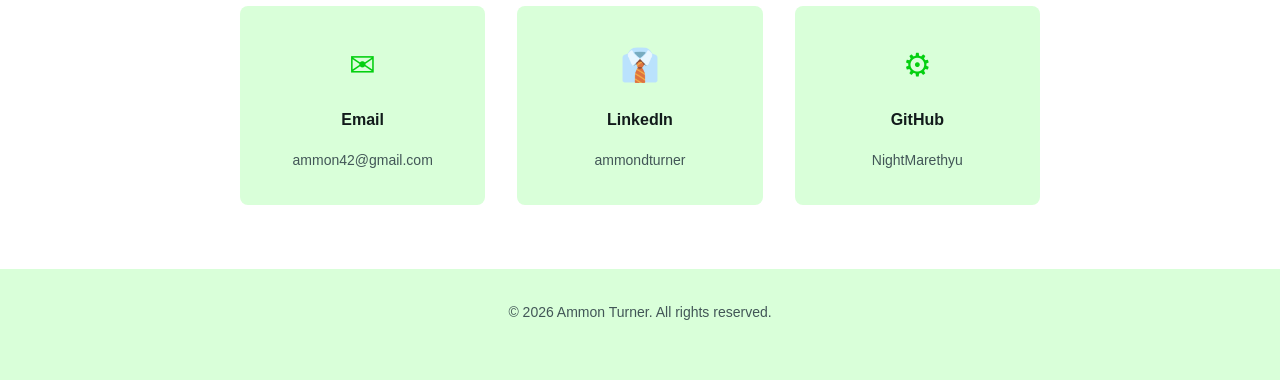
==== commit 14c2c872: "Feature Dungeon Elements with a case study page Add a featured project card for Dungeon Elements, a " ====
--- a/index.html
+++ b/index.html
@@ -85,6 +85,7 @@
               <span class="skill-tag">SQL</span>
               <span class="skill-tag">Java</span>
               <span class="skill-tag">C++</span>
+              <span class="skill-tag">Rust</span>
             </div>
           </div>
           <div class="skill-category">
@@ -128,6 +129,34 @@
         <p class="section-subtitle">A selection of work showcasing problem-solving, technical depth, and creative approach to software development</p>
         
         <div class="projects-grid">
+          <article class="project-card featured">
+            <a href="projects/dungeon-elements.html" class="project-image">
+              <img src="images/dungeon-elements/form-view.png" alt="Dungeon Elements in the dark theme: a campaign's folders in a file tree, three open tabs, and an item note shown as a form" loading="lazy">
+            </a>
+            <div class="project-header">
+              <h3>Dungeon Elements</h3>
+              <span class="project-status">Early Development · v0.1</span>
+            </div>
+            <div class="project-body">
+              <p>A local-first campaign manager for tabletop RPGs, built as a native desktop app in Rust. A campaign is just a folder, and every note is a Markdown file with YAML front matter that Obsidian and any text editor can read, so a game master's years of work never get locked into a proprietary format or someone else's server.</p>
+              <p>Folders define the fields their notes have, so an NPC or an item opens as a form and saves back to plain Markdown. On load, the app checks every file for anything it can't show as intended and explains each problem without changing a thing, and it notices files edited in other apps without ever silently overwriting them. Custom YAML color themes, and single-file releases for Windows, Linux, and macOS built with GitHub Actions.</p>
+              <div class="project-tech">
+                <span class="tech">Rust</span>
+                <span class="tech">iced</span>
+                <span class="tech">serde</span>
+                <span class="tech">YAML</span>
+                <span class="tech">Markdown</span>
+                <span class="tech">Desktop GUI</span>
+                <span class="tech">GitHub Actions</span>
+              </div>
+            </div>
+            <div class="project-footer project-links">
+              <a href="projects/dungeon-elements.html" class="project-link">Read the Case Study →</a>
+              <a href="https://github.com/NightMarethyu/dungeon_elements/releases" class="project-link" target="_blank" rel="noopener">Download →</a>
+              <a href="https://github.com/NightMarethyu/dungeon_elements" class="project-link" target="_blank" rel="noopener">View Code →</a>
+            </div>
+          </article>
+
           <article class="project-card featured">
             <a href="projects/dungeon-delver.html" class="project-image">
               <img src="images/dungeon-delver/map-view.png" alt="Dungeon Delver's map of a two-floor dungeon in the dark theme, with the critical path glowing green and lock icons on the doors" loading="lazy">
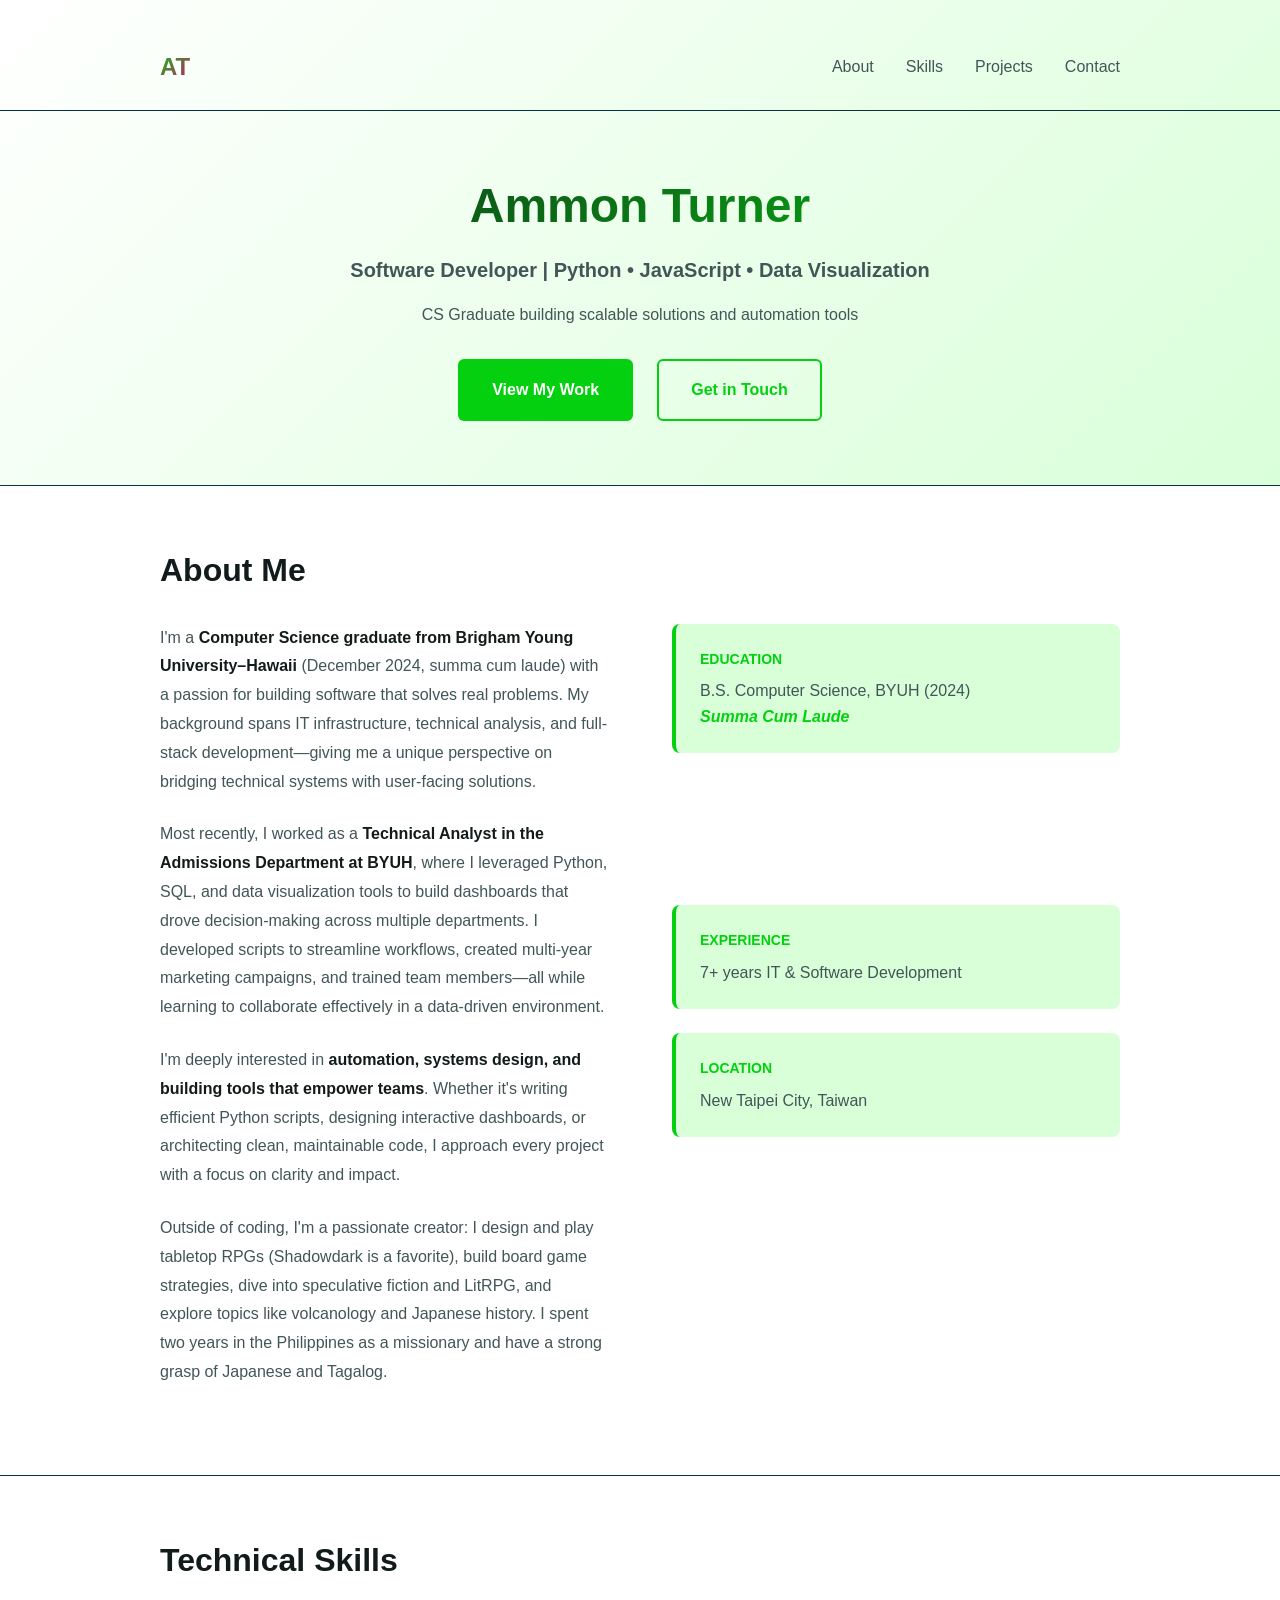
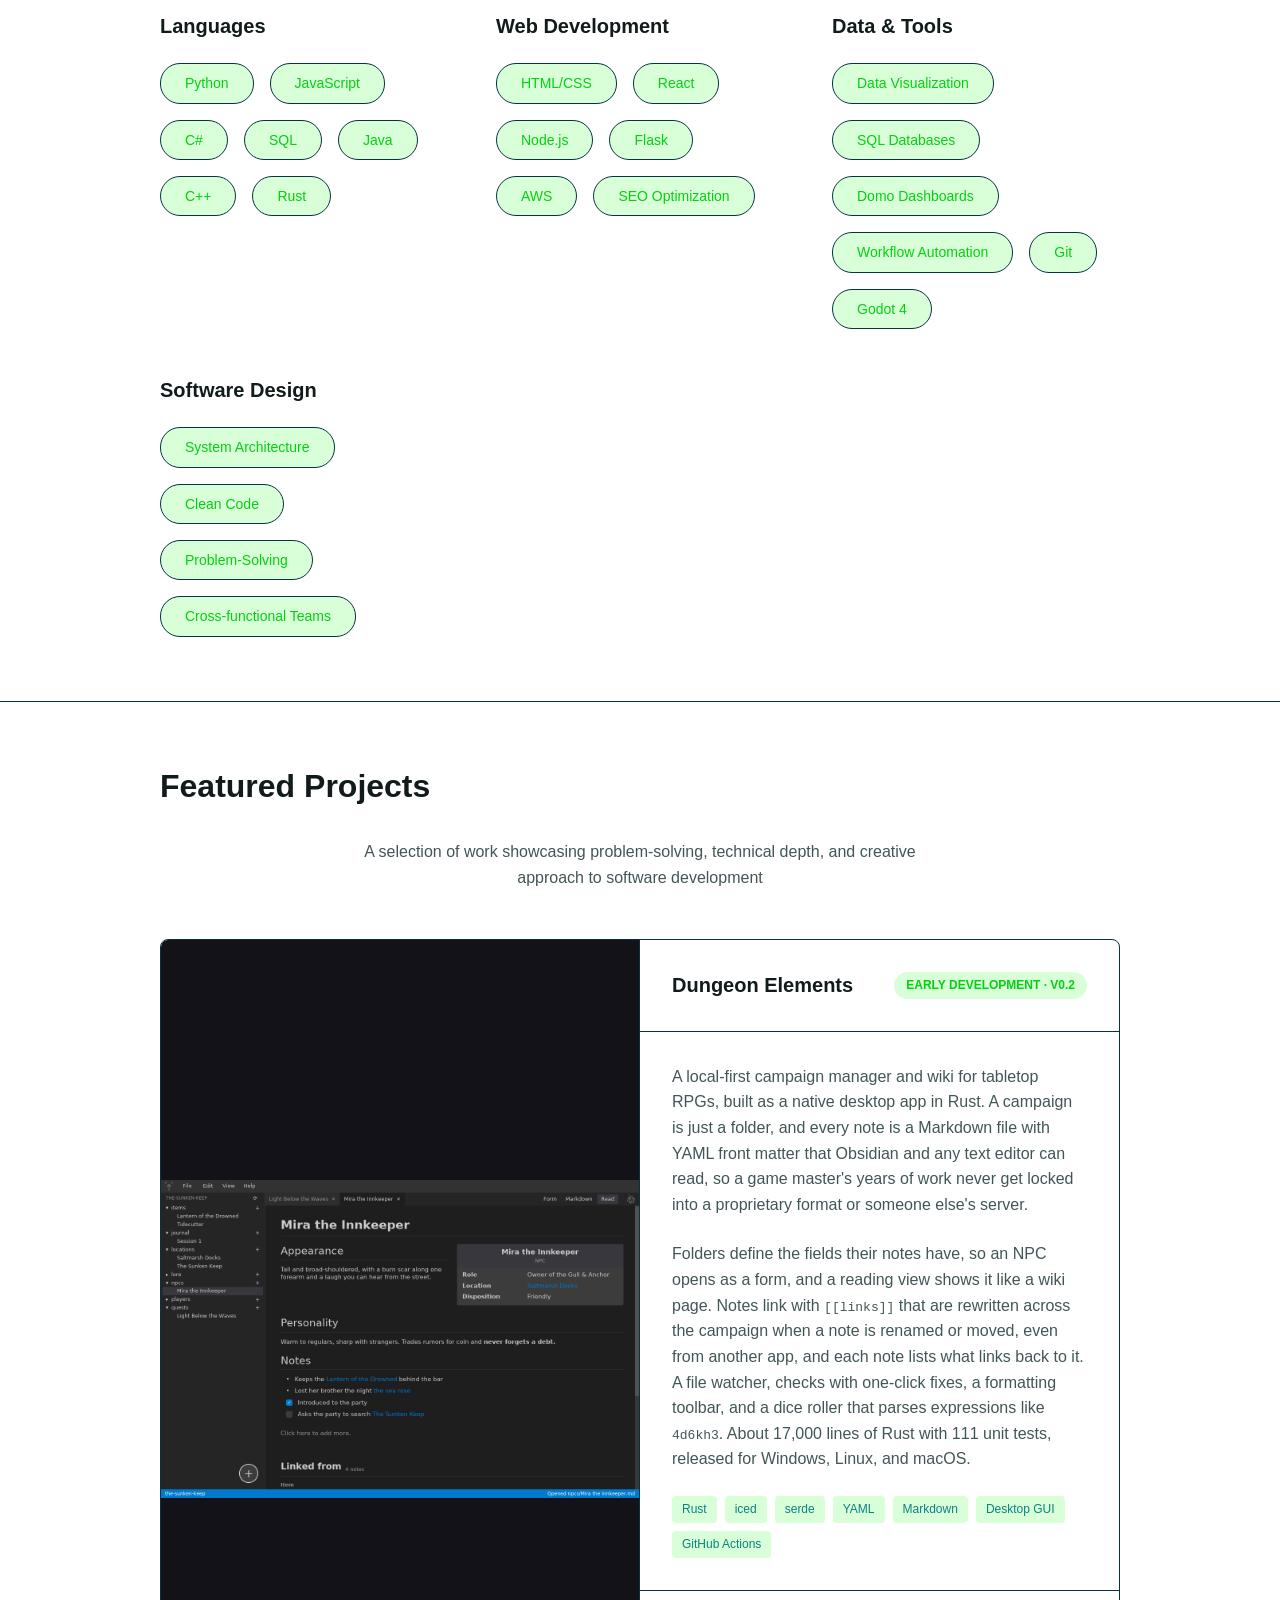
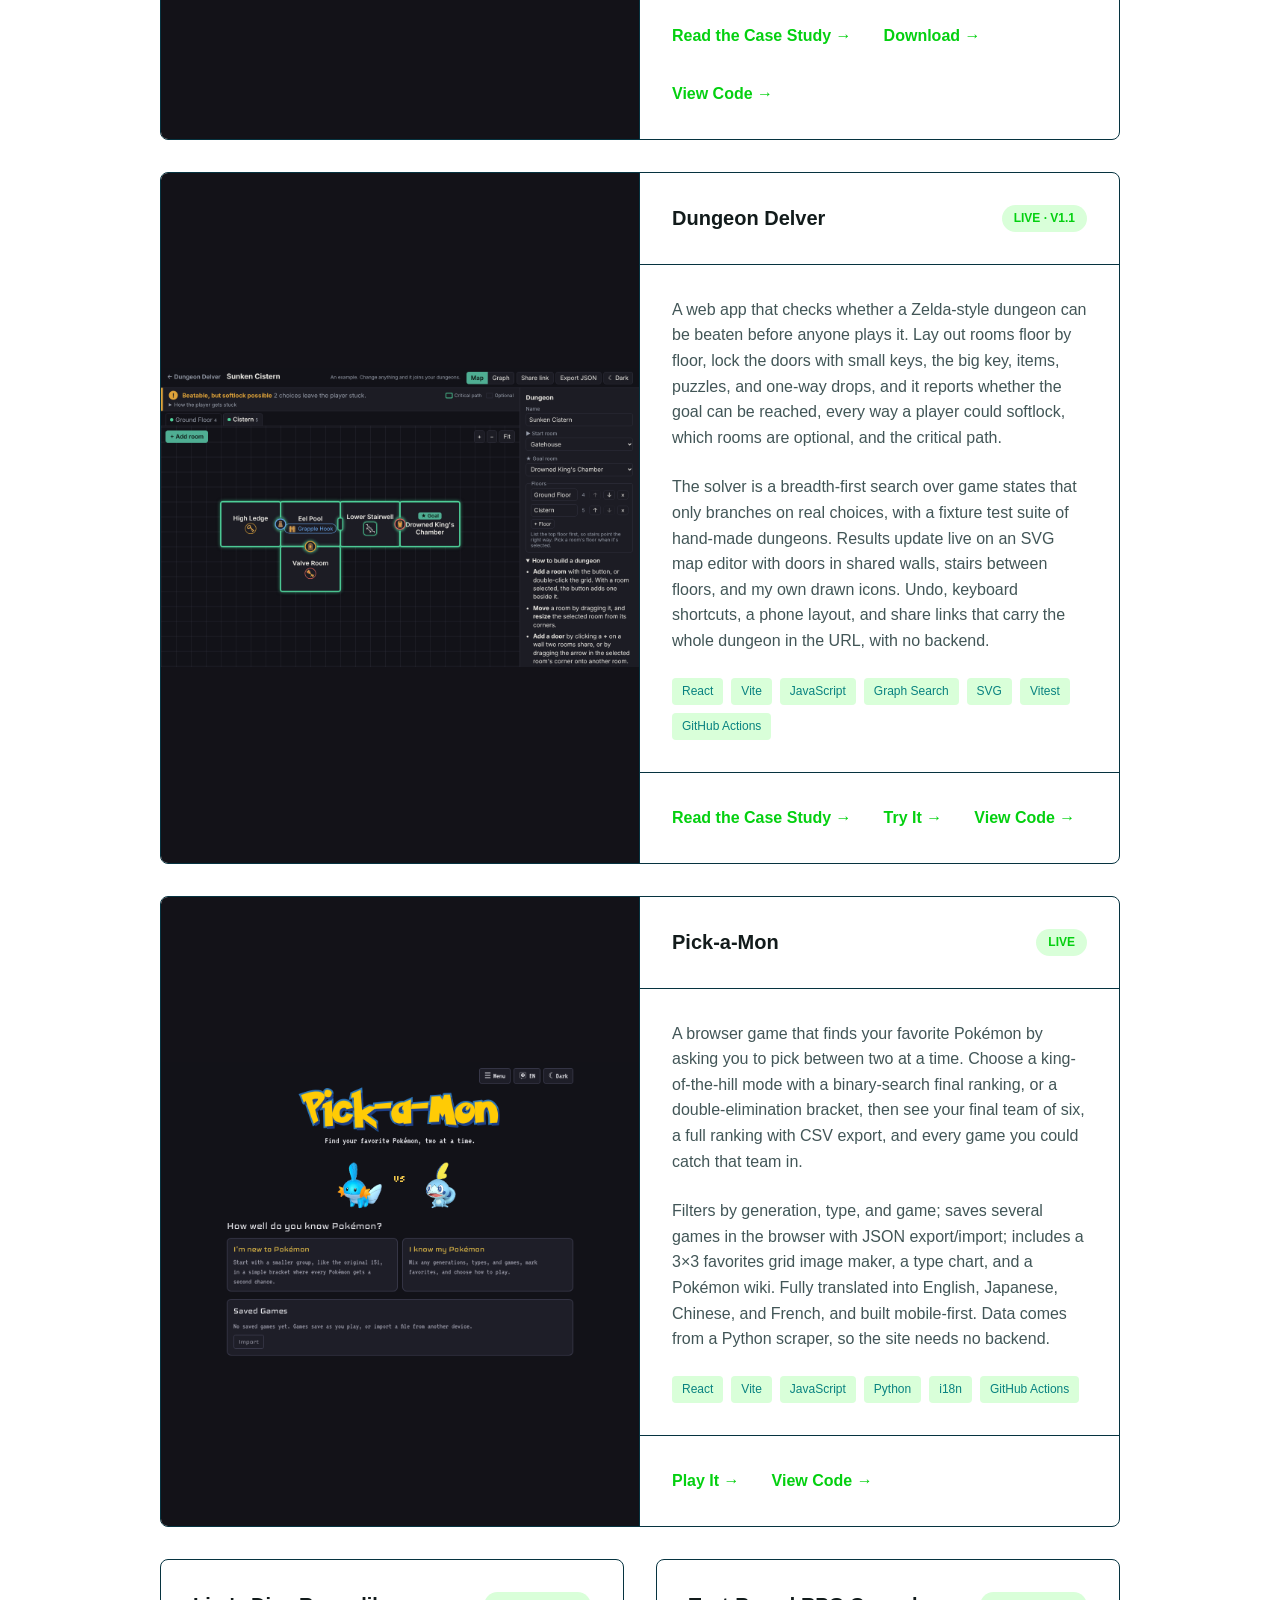
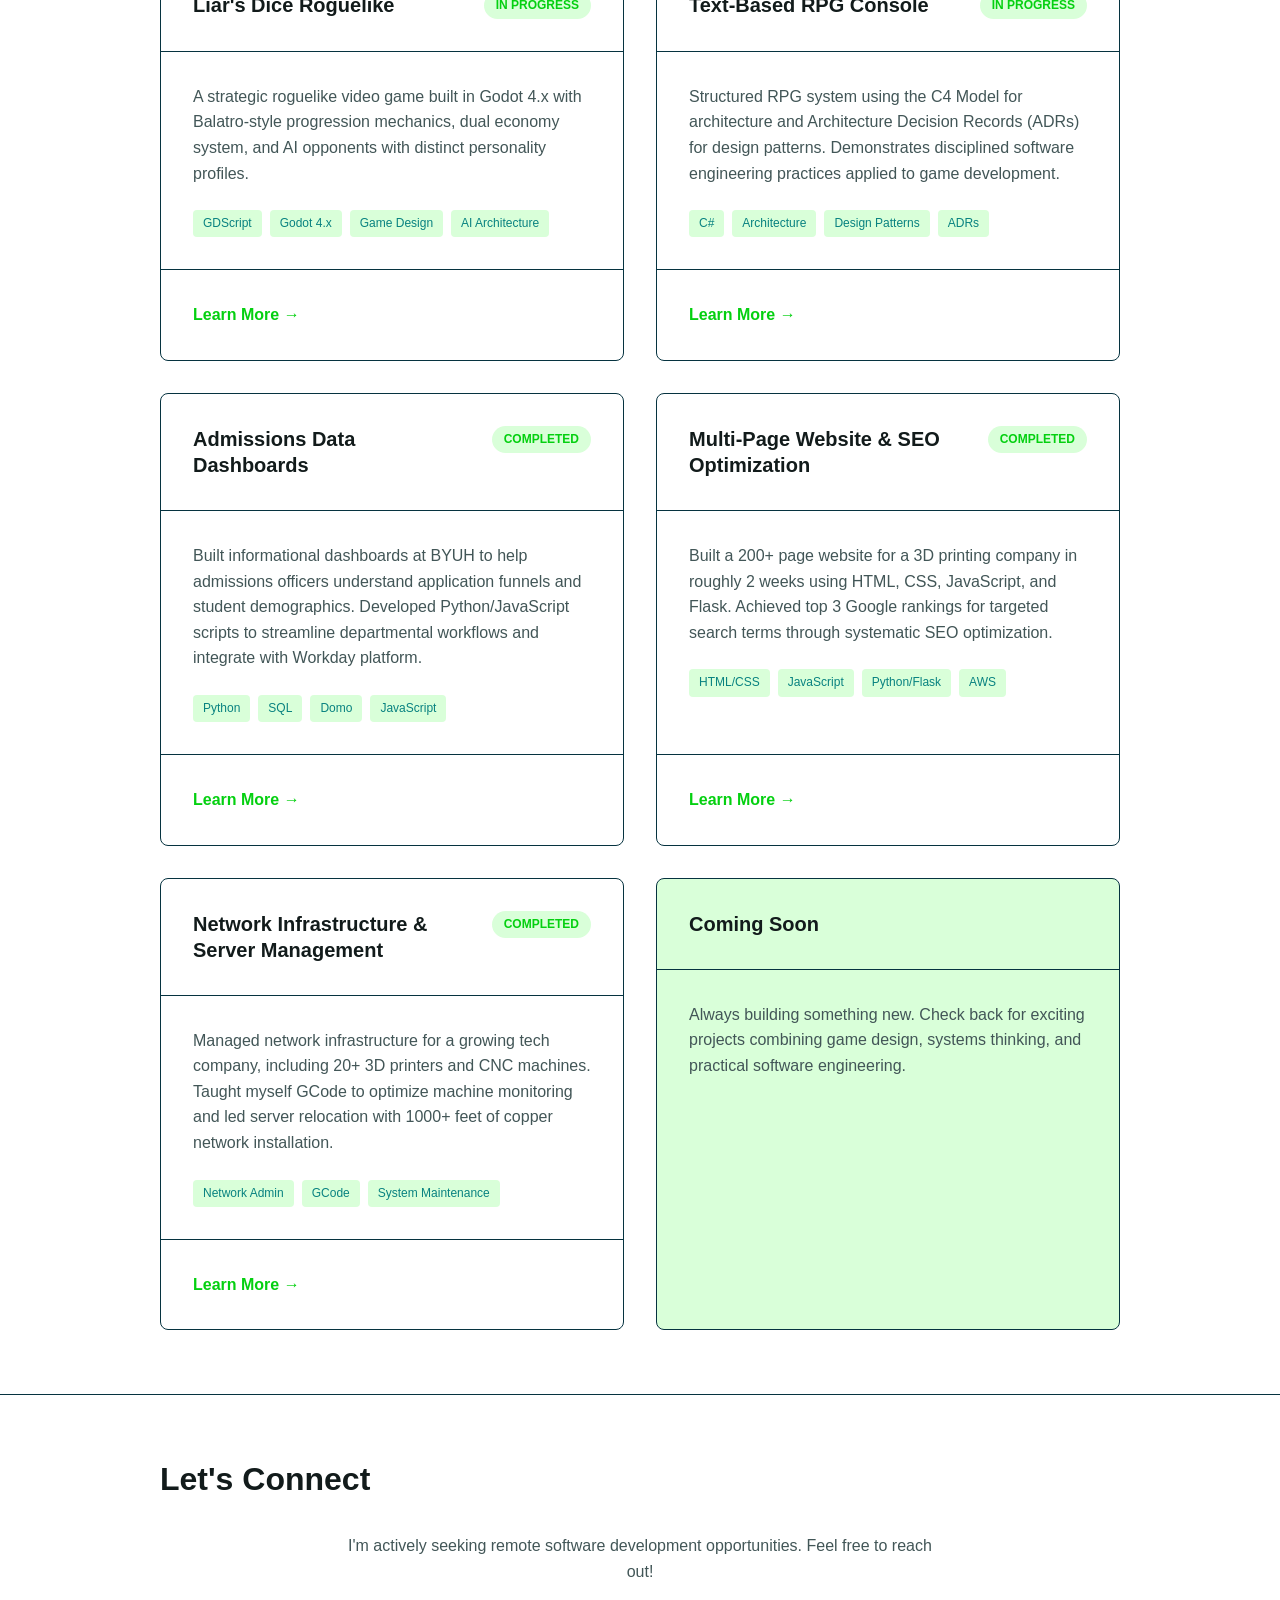
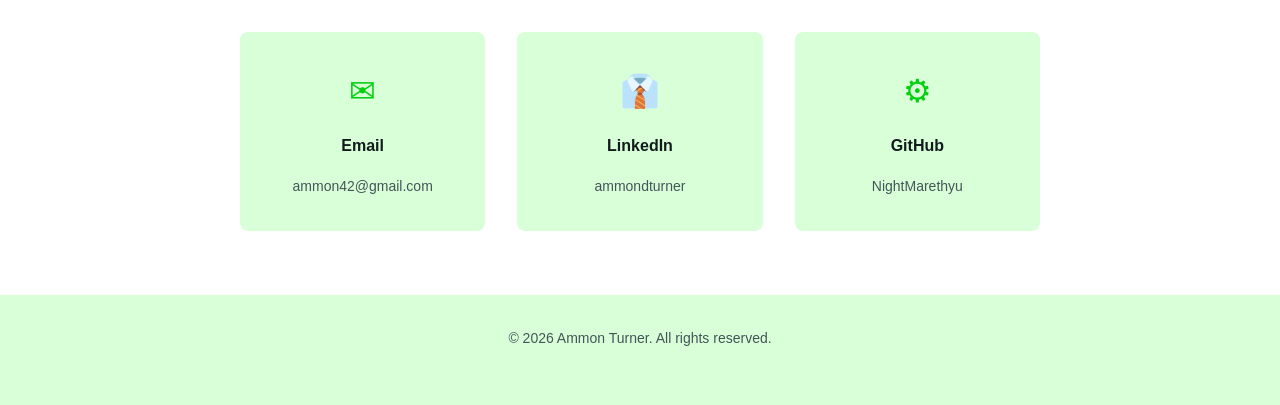
==== commit e094af79: "Update Dungeon Elements for v0.2.0 Refresh the project card and case study for the v0.2.0 release: l" ====
--- a/index.html
+++ b/index.html
@@ -131,15 +131,15 @@
         <div class="projects-grid">
           <article class="project-card featured">
             <a href="projects/dungeon-elements.html" class="project-image">
-              <img src="images/dungeon-elements/form-view.png" alt="Dungeon Elements in the dark theme: a campaign's folders in a file tree, three open tabs, and an item note shown as a form" loading="lazy">
+              <img src="images/dungeon-elements/reading-view.png" alt="Dungeon Elements in the dark theme: an NPC note in the reading view, formatted like a wiki page with a box of fields and links to other notes" loading="lazy">
             </a>
             <div class="project-header">
               <h3>Dungeon Elements</h3>
-              <span class="project-status">Early Development · v0.1</span>
-            </div>
-            <div class="project-body">
-              <p>A local-first campaign manager for tabletop RPGs, built as a native desktop app in Rust. A campaign is just a folder, and every note is a Markdown file with YAML front matter that Obsidian and any text editor can read, so a game master's years of work never get locked into a proprietary format or someone else's server.</p>
-              <p>Folders define the fields their notes have, so an NPC or an item opens as a form and saves back to plain Markdown. On load, the app checks every file for anything it can't show as intended and explains each problem without changing a thing, and it notices files edited in other apps without ever silently overwriting them. Custom YAML color themes, and single-file releases for Windows, Linux, and macOS built with GitHub Actions.</p>
+              <span class="project-status">Early Development · v0.2</span>
+            </div>
+            <div class="project-body">
+              <p>A local-first campaign manager and wiki for tabletop RPGs, built as a native desktop app in Rust. A campaign is just a folder, and every note is a Markdown file with YAML front matter that Obsidian and any text editor can read, so a game master's years of work never get locked into a proprietary format or someone else's server.</p>
+              <p>Folders define the fields their notes have, so an NPC opens as a form, and a reading view shows it like a wiki page. Notes link with <code>[[links]]</code> that are rewritten across the campaign when a note is renamed or moved, even from another app, and each note lists what links back to it. A file watcher, checks with one-click fixes, a formatting toolbar, and a dice roller that parses expressions like <code>4d6kh3</code>. About 17,000 lines of Rust with 111 unit tests, released for Windows, Linux, and macOS.</p>
               <div class="project-tech">
                 <span class="tech">Rust</span>
                 <span class="tech">iced</span>
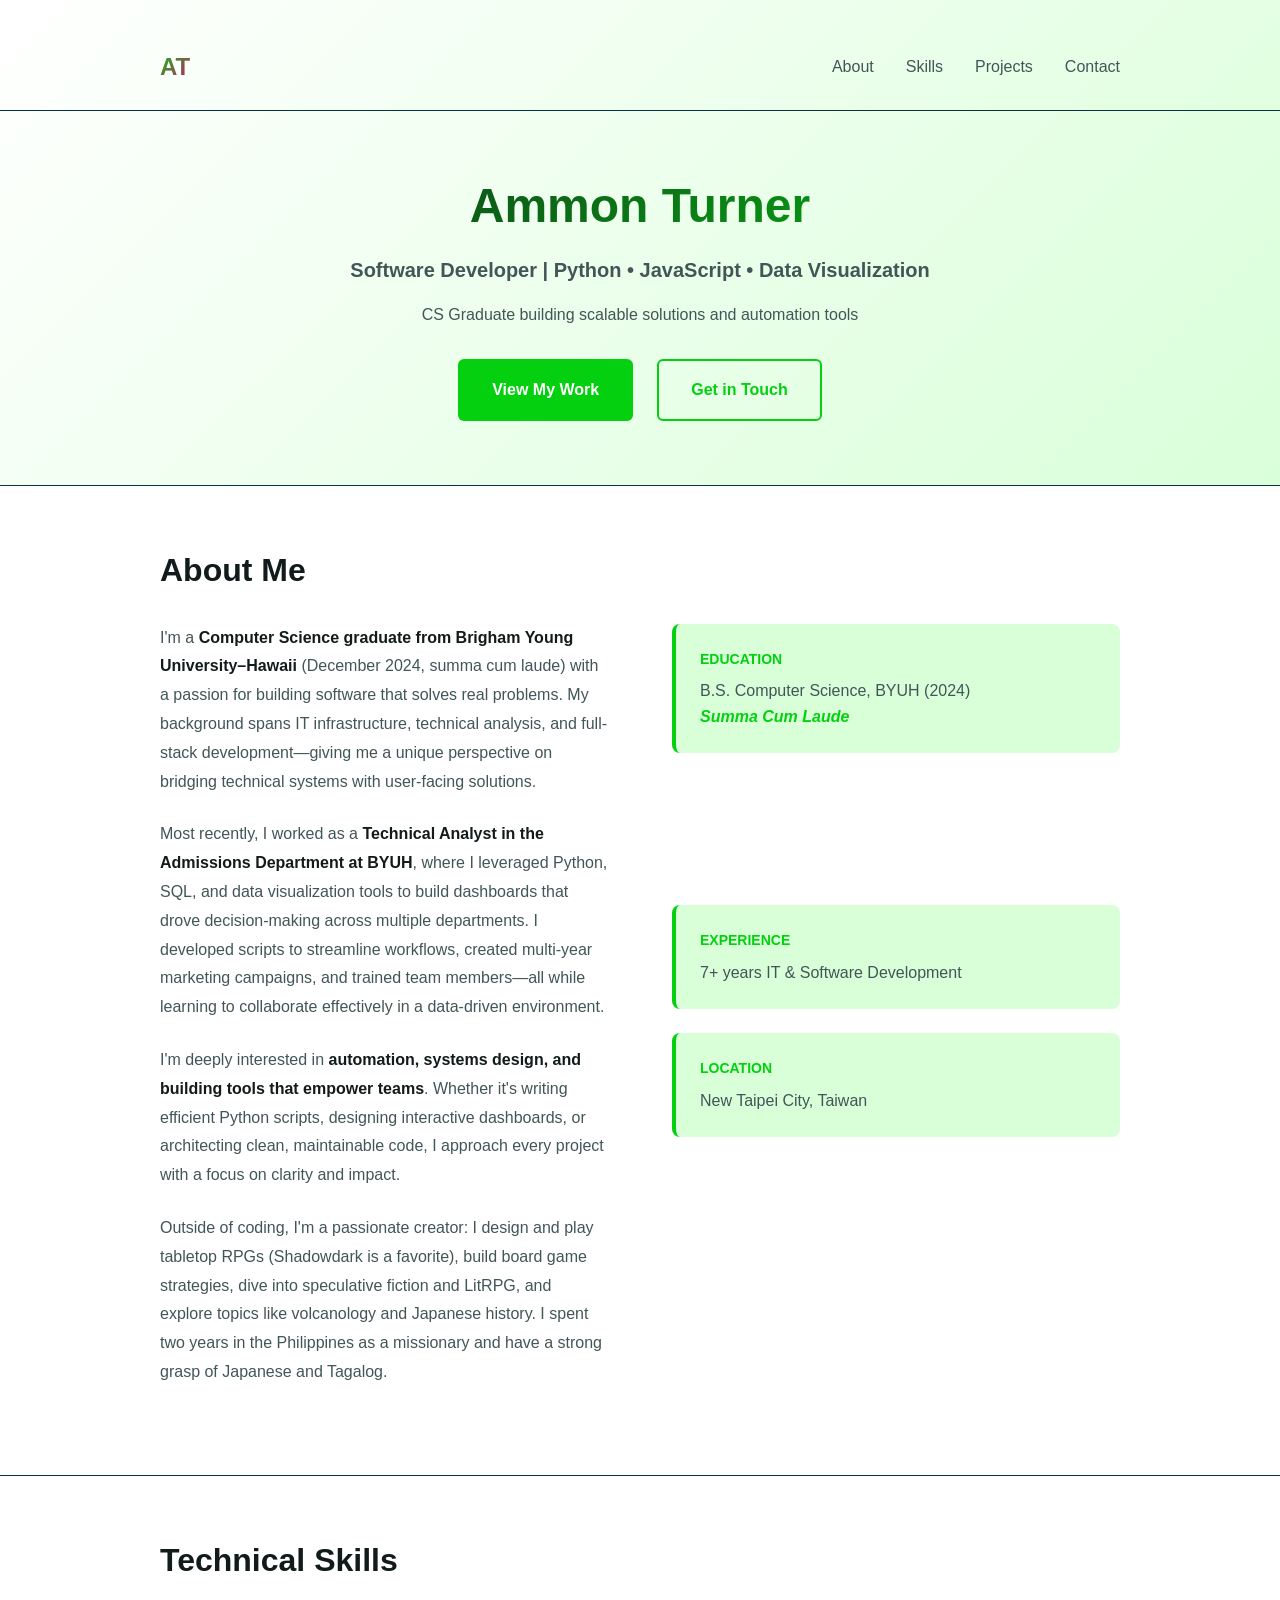
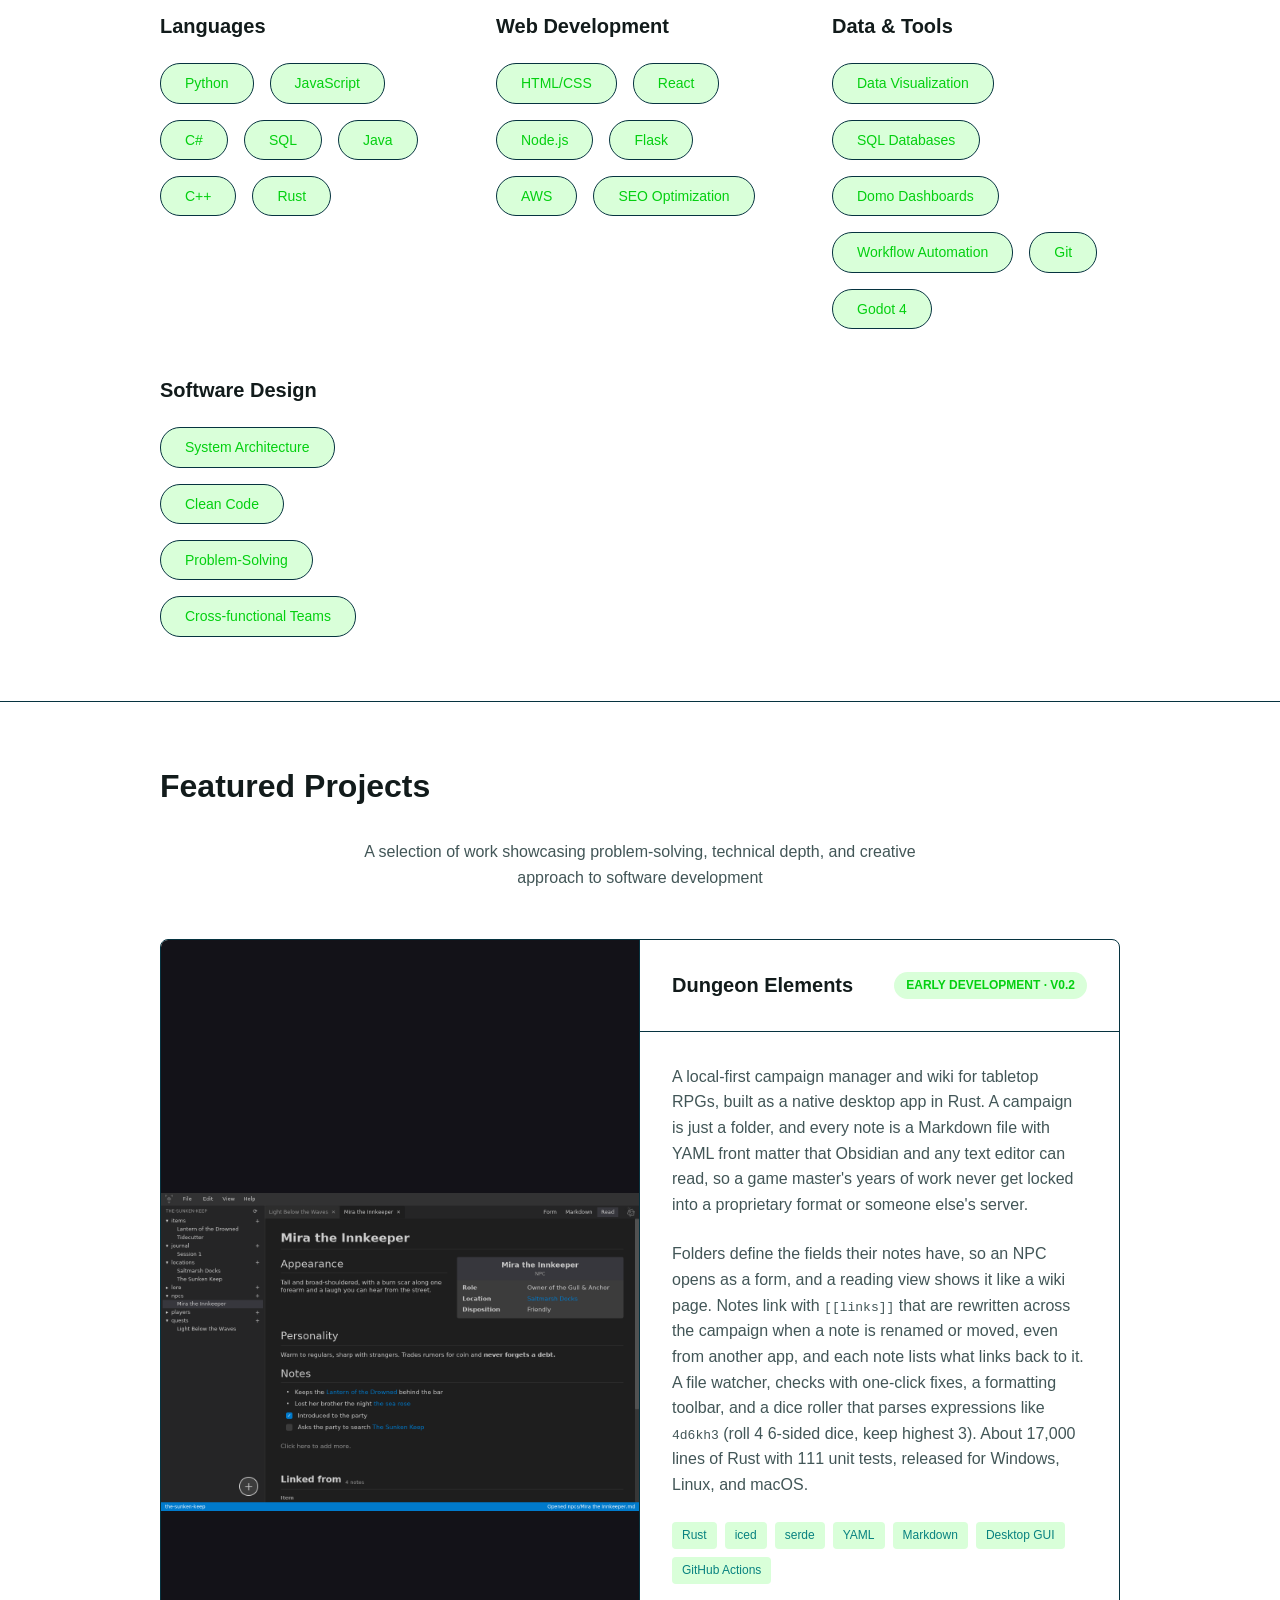
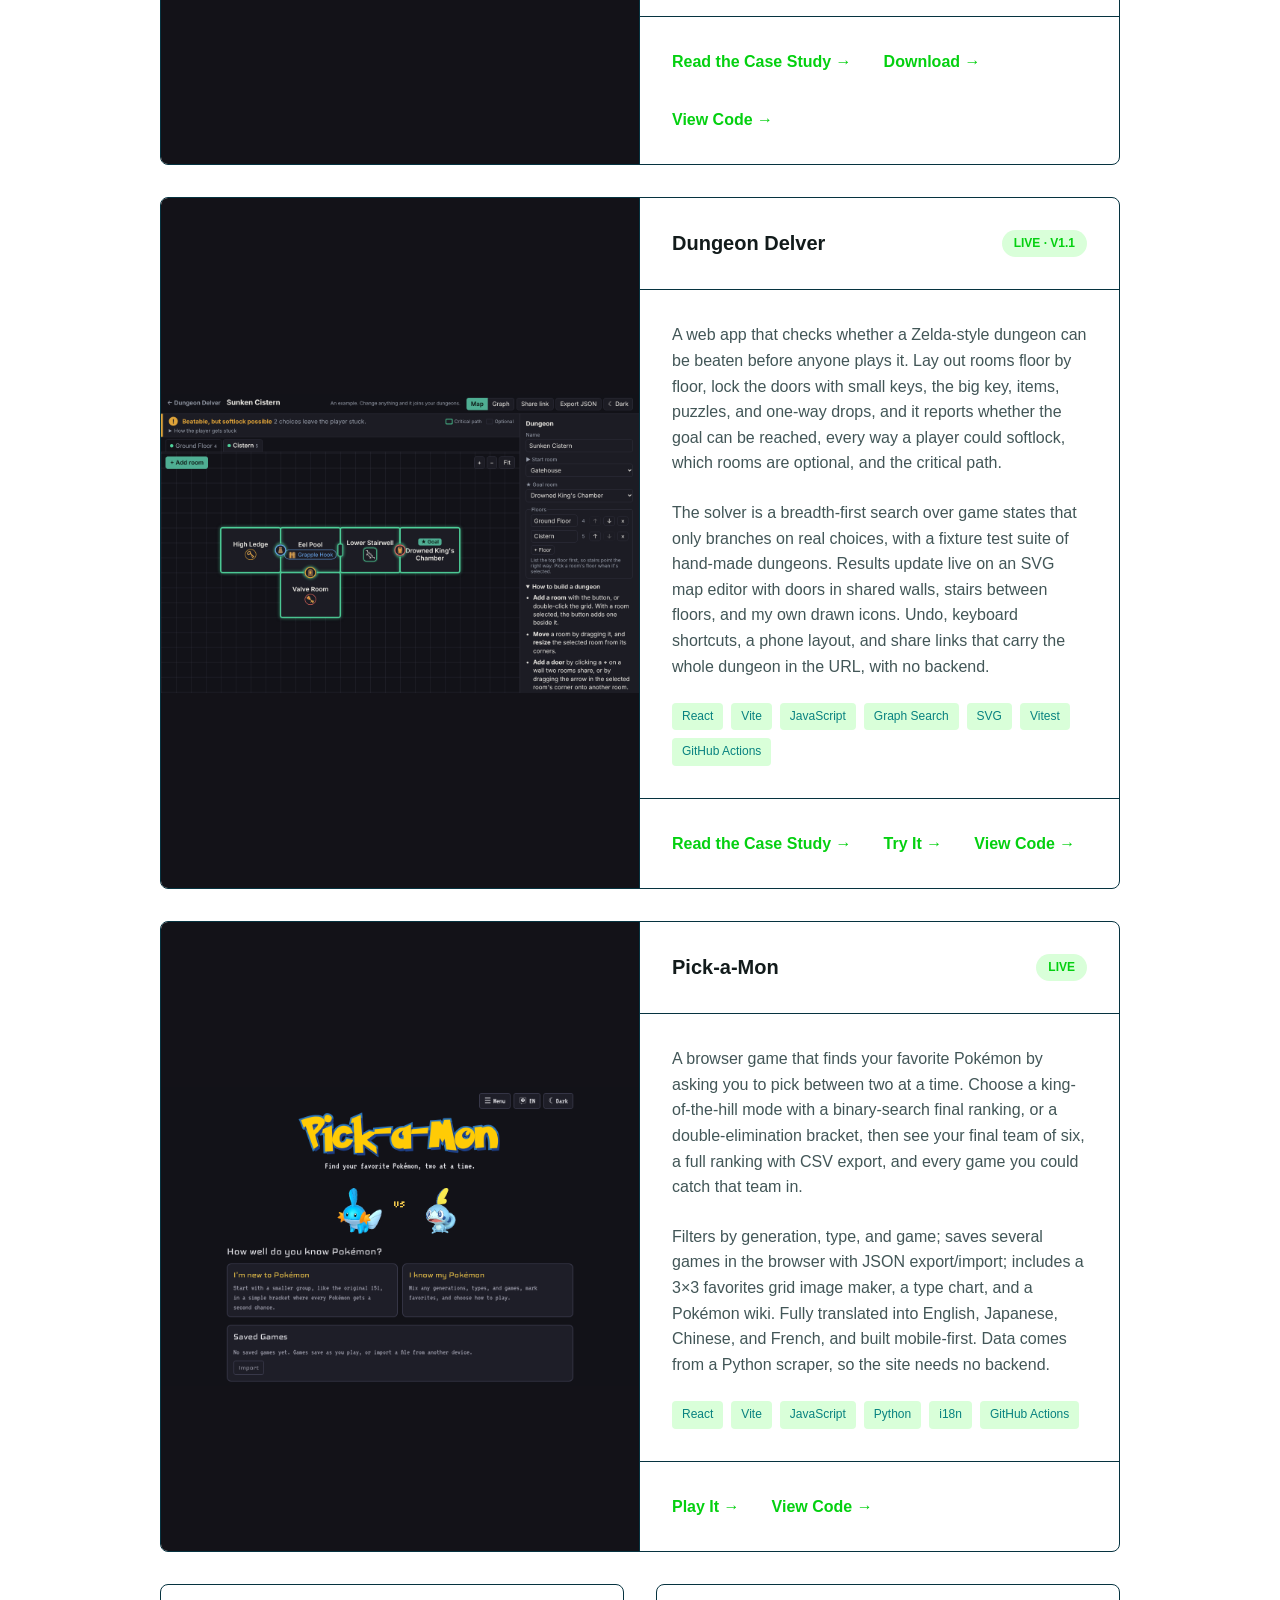
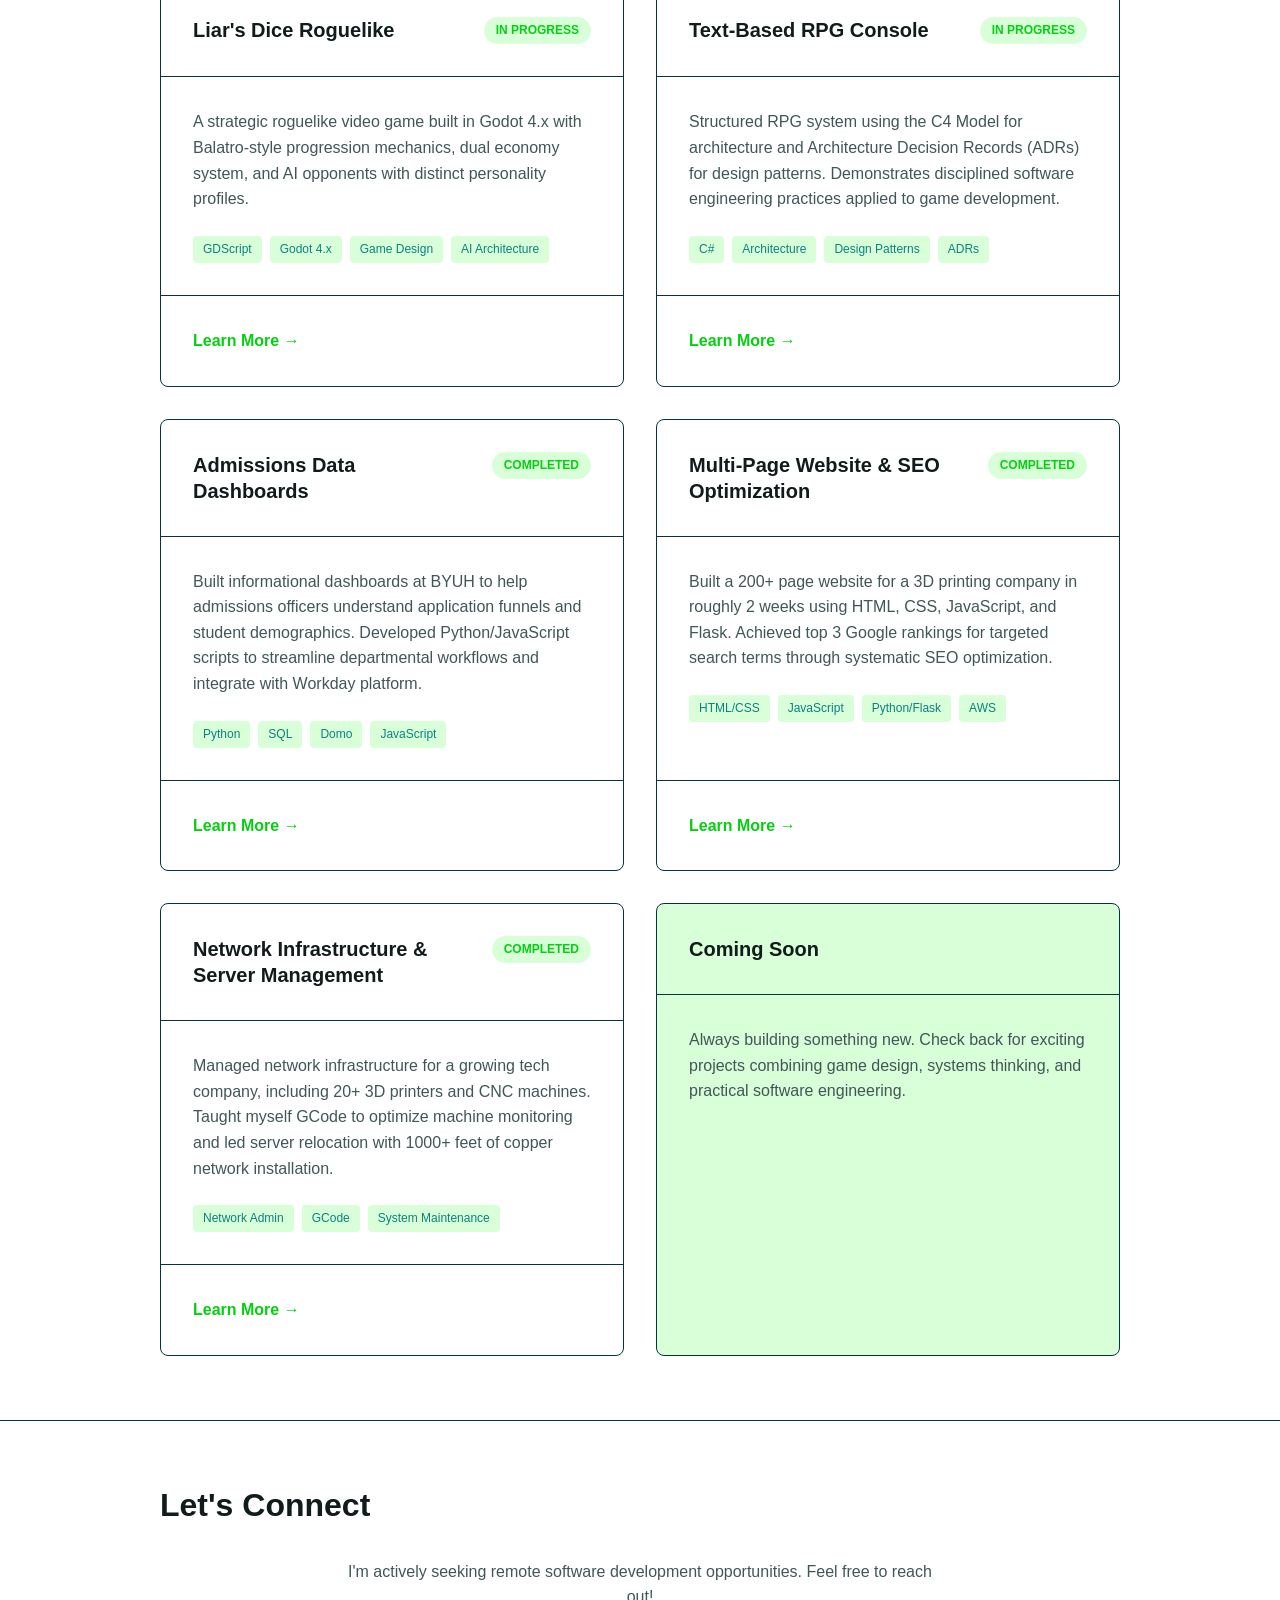
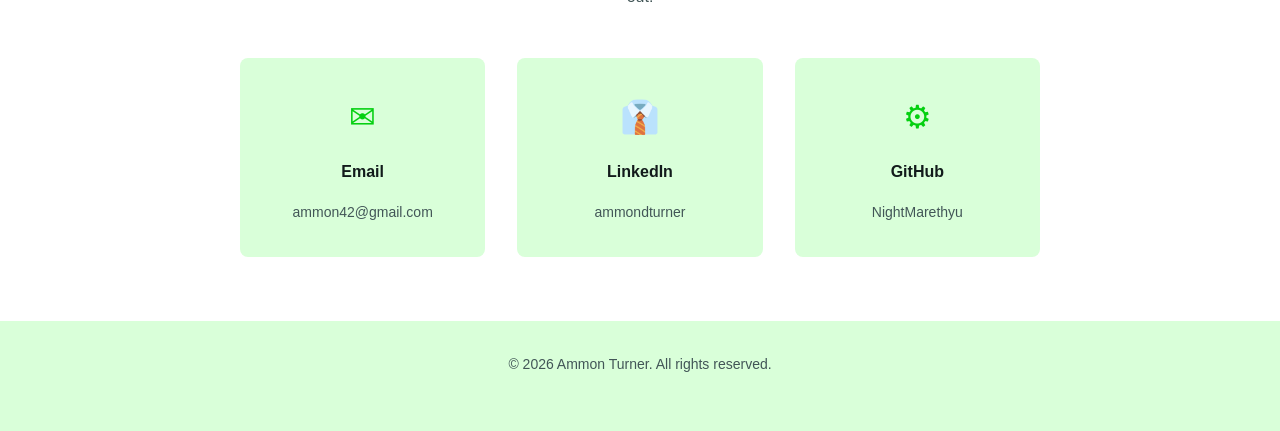
==== commit fe31a188: "Update index.html" ====
--- a/index.html
+++ b/index.html
@@ -139,7 +139,7 @@
             </div>
             <div class="project-body">
               <p>A local-first campaign manager and wiki for tabletop RPGs, built as a native desktop app in Rust. A campaign is just a folder, and every note is a Markdown file with YAML front matter that Obsidian and any text editor can read, so a game master's years of work never get locked into a proprietary format or someone else's server.</p>
-              <p>Folders define the fields their notes have, so an NPC opens as a form, and a reading view shows it like a wiki page. Notes link with <code>[[links]]</code> that are rewritten across the campaign when a note is renamed or moved, even from another app, and each note lists what links back to it. A file watcher, checks with one-click fixes, a formatting toolbar, and a dice roller that parses expressions like <code>4d6kh3</code>. About 17,000 lines of Rust with 111 unit tests, released for Windows, Linux, and macOS.</p>
+              <p>Folders define the fields their notes have, so an NPC opens as a form, and a reading view shows it like a wiki page. Notes link with <code>[[links]]</code> that are rewritten across the campaign when a note is renamed or moved, even from another app, and each note lists what links back to it. A file watcher, checks with one-click fixes, a formatting toolbar, and a dice roller that parses expressions like <code>4d6kh3</code> (roll 4 6-sided dice, keep highest 3). About 17,000 lines of Rust with 111 unit tests, released for Windows, Linux, and macOS.</p>
               <div class="project-tech">
                 <span class="tech">Rust</span>
                 <span class="tech">iced</span>
